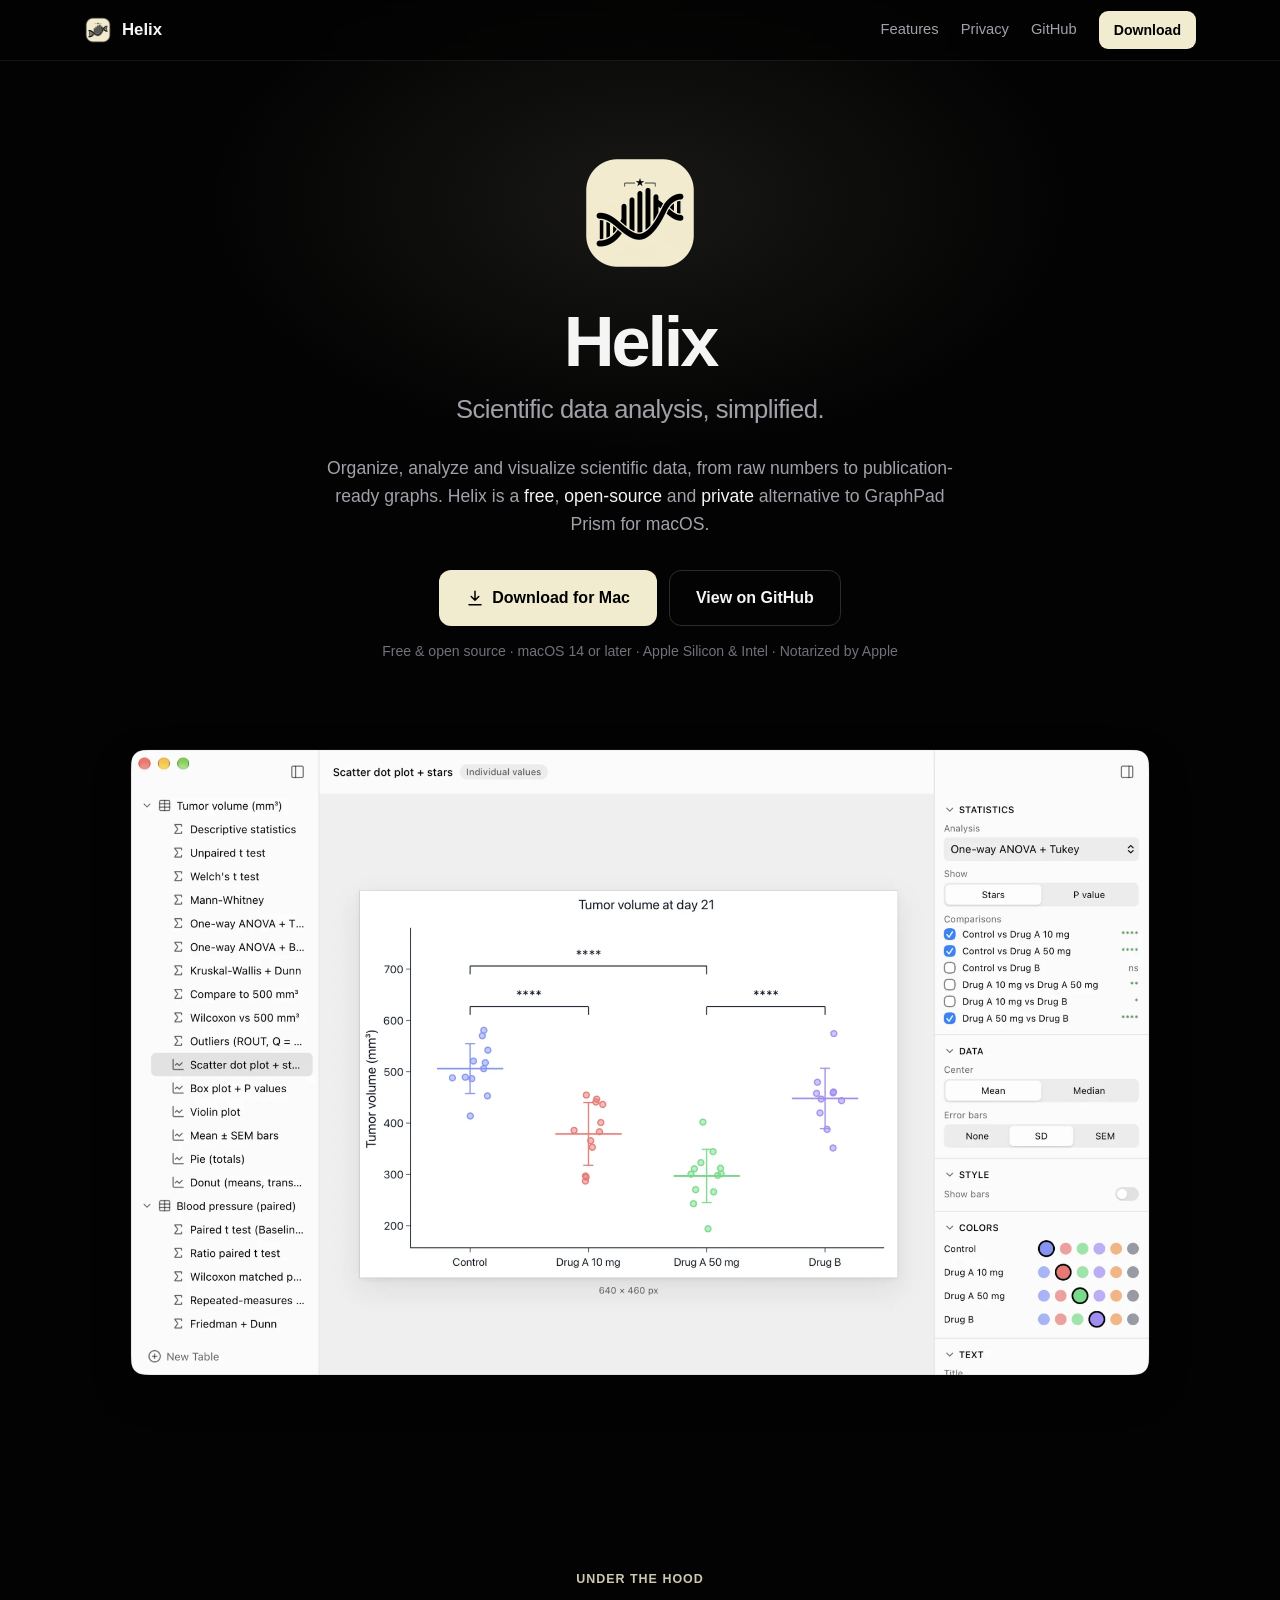
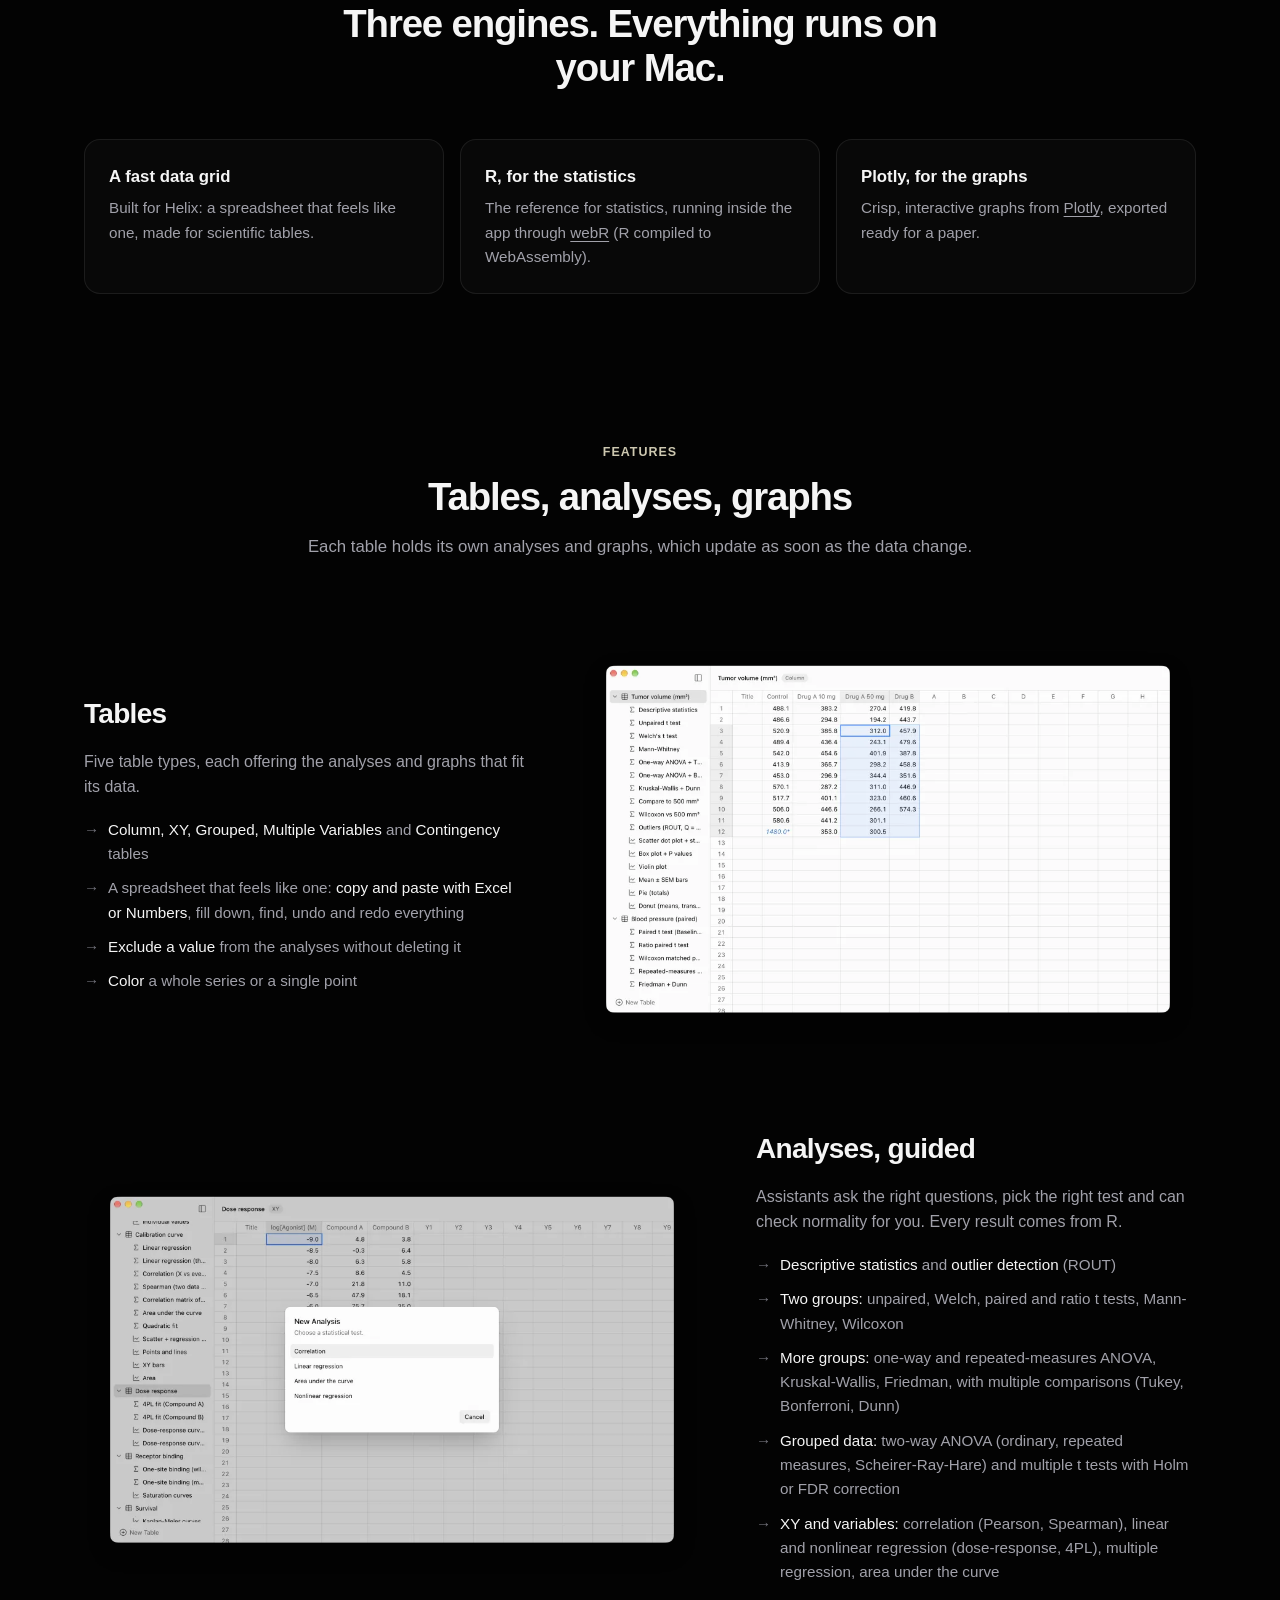
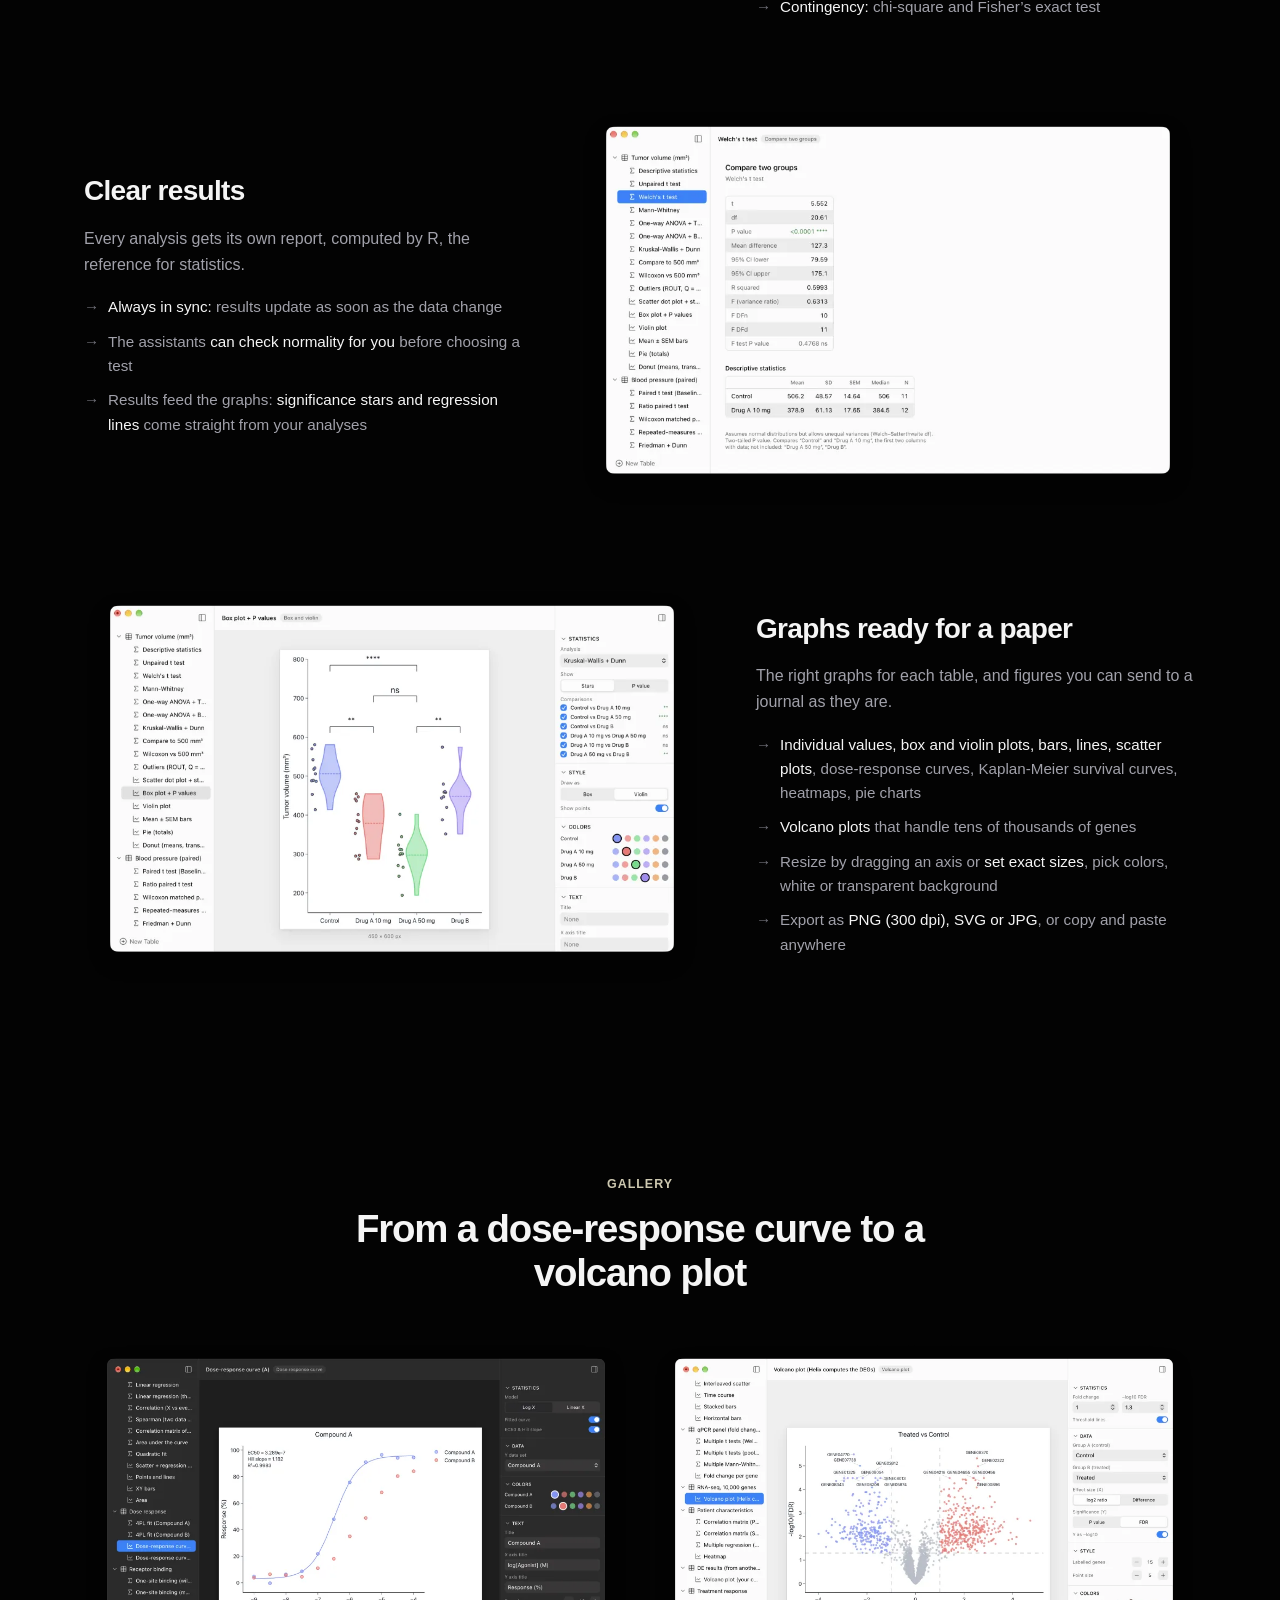
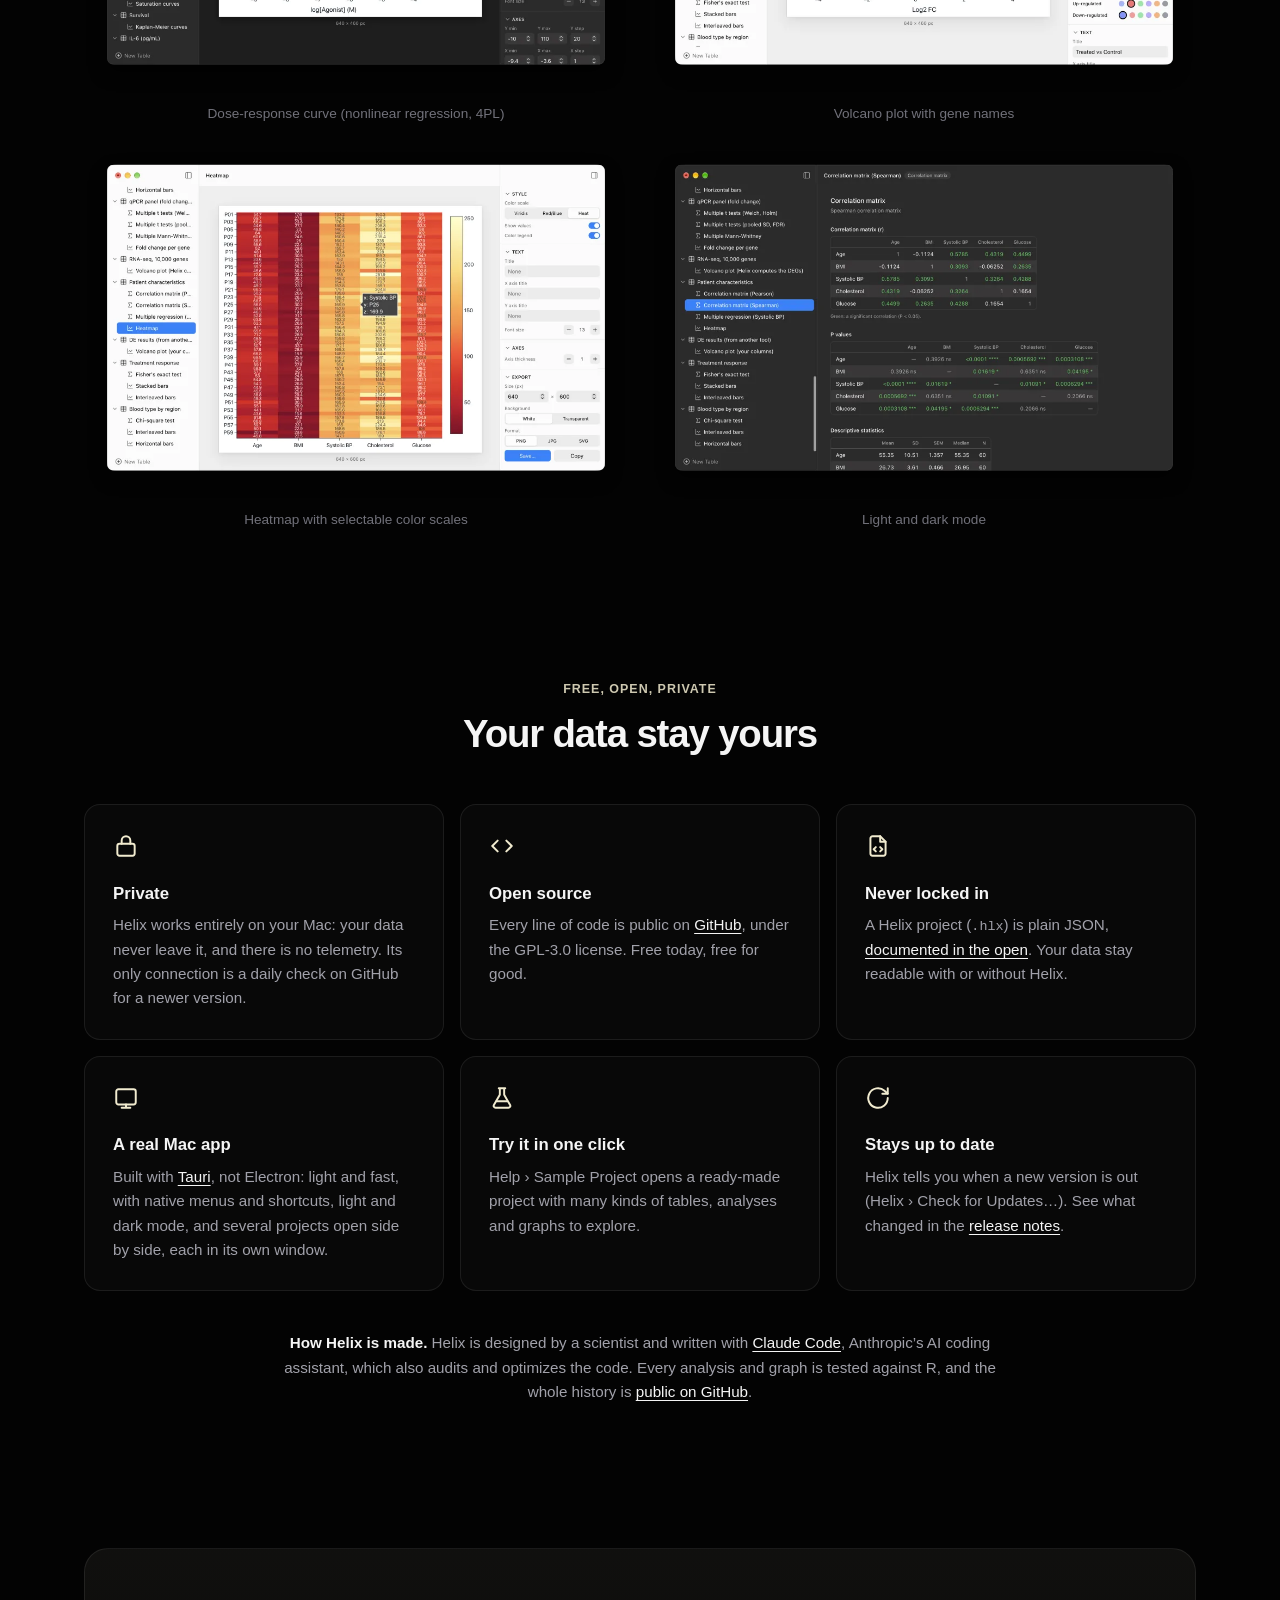
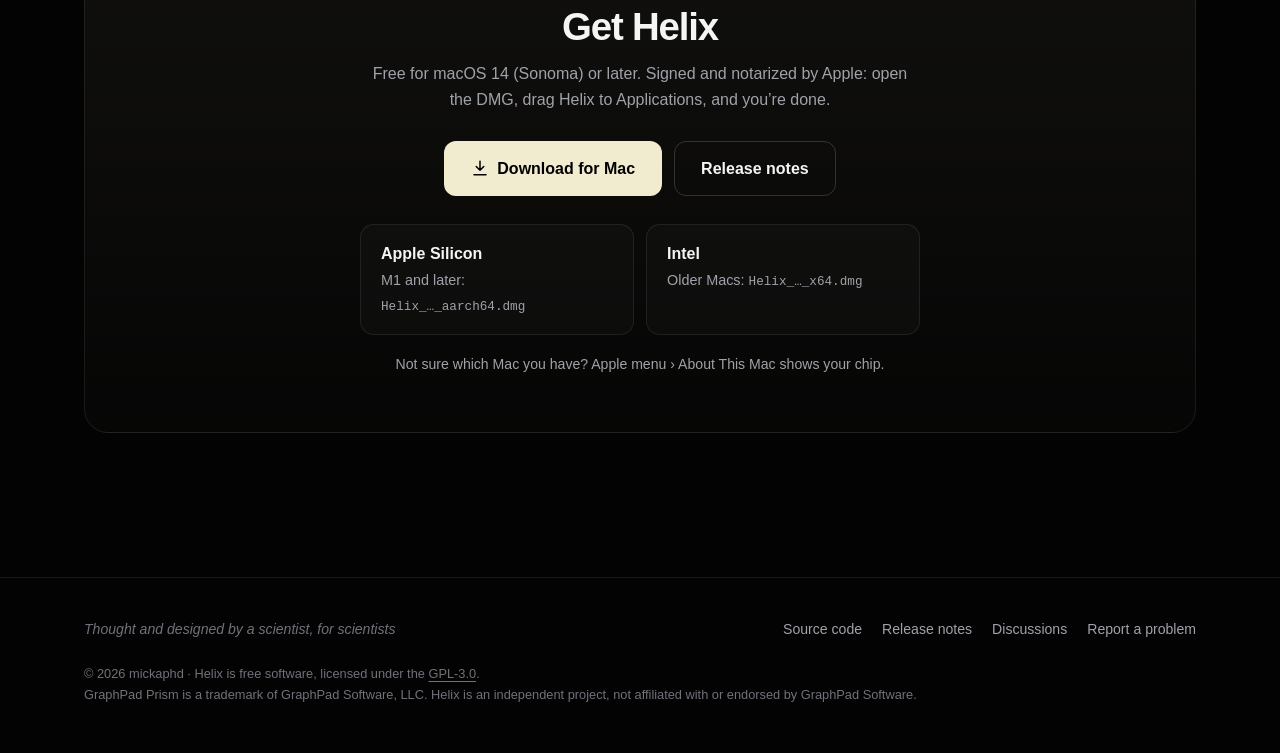
==== index.html @ 8a7e3c1b "Mention multi-window projects from Helix 1.0.2 Co-Authored-By: Claude Opus 5.5 <noreply@anthropic.co" ====
<!DOCTYPE html>
<html lang="en">
<head>
    <meta charset="UTF-8">
    <meta name="viewport" content="width=device-width, initial-scale=1.0">
    <meta name="google-site-verification" content="44bbcg_zg1LNMdfkNHbp2J-FtkyaoW60NK-km2U-Y8E" />

    <title>Helix: Free GraphPad Prism Alternative for Mac | Scientific Data Analysis</title>
    <meta name="description" content="Helix is a free, open-source and private alternative to GraphPad Prism for macOS. Organize, analyze and visualize scientific data, from raw numbers to publication-ready graphs, with statistics computed by R.">
    <meta name="robots" content="max-image-preview:large">
    <meta name="theme-color" content="#030303">
    <link rel="canonical" href="https://www.helix-desktop.com/">

    <meta property="og:type" content="website">
    <meta property="og:site_name" content="Helix">
    <meta property="og:url" content="https://www.helix-desktop.com/">
    <meta property="og:title" content="Helix: scientific data analysis, simplified">
    <meta property="og:description" content="A free, open-source and private alternative to GraphPad Prism for macOS. Tables, R-powered statistics and publication-ready graphs.">
    <meta property="og:image" content="https://www.helix-desktop.com/resources/og-image.png">
    <meta property="og:image:width" content="1200">
    <meta property="og:image:height" content="630">
    <meta property="og:image:alt" content="The Helix app showing a table, its analyses and a graph">
    <meta property="og:locale" content="en_US">
    <meta name="twitter:card" content="summary_large_image">

    <script type="application/ld+json">
    {
      "@context": "https://schema.org",
      "@graph": [
        {
          "@type": "WebSite",
          "@id": "https://www.helix-desktop.com/#website",
          "name": "Helix",
          "url": "https://www.helix-desktop.com/",
          "inLanguage": "en"
        },
        {
          "@type": "SoftwareApplication",
          "@id": "https://www.helix-desktop.com/#app",
          "name": "Helix",
          "description": "Free, open-source and private alternative to GraphPad Prism for macOS. Organize, analyze and visualize scientific data, from raw numbers to publication-ready graphs, with statistics computed by R.",
          "url": "https://www.helix-desktop.com/",
          "image": "https://www.helix-desktop.com/resources/og-image.png",
          "screenshot": "https://www.helix-desktop.com/resources/screenshots/01-overview.webp",
          "applicationCategory": "EducationalApplication",
          "applicationSubCategory": "Scientific data analysis and statistics",
          "operatingSystem": "macOS 14 or later",
          "isAccessibleForFree": true,
          "license": "https://www.gnu.org/licenses/gpl-3.0.html",
          "downloadUrl": "https://github.com/mickaphd/Helix/releases/latest",
          "sameAs": ["https://github.com/mickaphd/Helix"],
          "offers": { "@type": "Offer", "price": "0", "priceCurrency": "USD" },
          "author": { "@type": "Person", "name": "mickaphd", "url": "https://github.com/mickaphd" }
        }
      ]
    }
    </script>

    <link rel="icon" type="image/png" href="resources/favicon.png">
    <link rel="apple-touch-icon" href="resources/apple-touch-icon.png">
    <link rel="stylesheet" href="assets/site.css">
    <script src="assets/site.js" defer></script>
    <script defer src="/_vercel/insights/script.js"></script>
</head>
<body>
    <a class="skip-link" href="#main">Skip to content</a>

    <header class="topbar">
        <div class="container">
            <a class="brand" href="/"><img src="resources/app-icon-64.webp" alt="" width="28" height="28">Helix</a>
            <nav class="nav" aria-label="Main">
                <a class="hide-sm" href="#features">Features</a>
                <a class="hide-sm" href="#privacy">Privacy</a>
                <a href="https://github.com/mickaphd/Helix">GitHub</a>
                <a class="btn btn-small" href="https://github.com/mickaphd/Helix/releases/latest">Download</a>
            </nav>
        </div>
    </header>

    <main id="main">
        <div class="container">

            <section class="hero" aria-labelledby="hero-title">
                <img class="hero-icon" src="resources/app-icon-256.webp" alt="Helix app icon" width="128" height="128">
                <h1 id="hero-title">Helix</h1>
                <p class="tagline">Scientific data analysis, simplified.</p>
                <p class="intro">
                    Organize, analyze and visualize scientific data, from raw numbers to publication-ready graphs.
                    Helix is a <strong>free</strong>, <strong>open-source</strong> and <strong>private</strong> alternative to GraphPad Prism for macOS.
                </p>
                <div class="cta-row">
                    <a class="btn" href="https://github.com/mickaphd/Helix/releases/latest">
                        <svg viewBox="0 0 24 24" fill="none" stroke="currentColor" stroke-width="2" stroke-linecap="round" stroke-linejoin="round" aria-hidden="true"><path d="M12 3v12m0 0l-5-5m5 5l5-5M4 21h16"/></svg>
                        Download for Mac
                    </a>
                    <a class="btn btn-ghost" href="https://github.com/mickaphd/Helix">View on GitHub</a>
                </div>
                <p class="fineprint">
                    <span data-latest-version hidden></span>
                    Free &amp; open source · macOS 14 or later · Apple Silicon &amp; Intel · Notarized by Apple
                </p>

                <div class="hero-shot">
                    <button class="shot" type="button" aria-label="Enlarge screenshot: overview of Helix">
                        <img src="resources/screenshots/01-overview.webp" srcset="resources/screenshots/01-overview-1000.webp 1000w, resources/screenshots/01-overview.webp 2000w" sizes="(max-width: 1160px) 100vw, 1112px" alt="Helix window with the project sidebar, a scatter dot plot with significance stars, and the Format inspector" width="2000" height="1293" fetchpriority="high">
                    </button>
                </div>
            </section>

            <section id="engines" aria-labelledby="engines-title">
                <div class="section-head">
                    <span class="eyebrow">Under the hood</span>
                    <h2 id="engines-title">Three engines. Everything runs on your Mac.</h2>
                </div>
                <div class="engines">
                    <div class="engine">
                        <h3>A fast data grid</h3>
                        <p>Built for Helix: a spreadsheet that feels like one, made for scientific tables.</p>
                    </div>
                    <div class="engine">
                        <h3>R, for the statistics</h3>
                        <p>The reference for statistics, running inside the app through <a href="https://github.com/r-wasm/webr">webR</a> (R compiled to WebAssembly).</p>
                    </div>
                    <div class="engine">
                        <h3>Plotly, for the graphs</h3>
                        <p>Crisp, interactive graphs from <a href="https://plotly.com/javascript/">Plotly</a>, exported ready for a paper.</p>
                    </div>
                </div>
            </section>

            <section id="features" aria-labelledby="features-title">
                <div class="section-head">
                    <span class="eyebrow">Features</span>
                    <h2 id="features-title">Tables, analyses, graphs</h2>
                    <p>Each table holds its own analyses and graphs, which update as soon as the data change.</p>
                </div>

                <div class="feature">
                    <div class="feature-text">
                        <h3>Tables</h3>
                        <p class="lead">Five table types, each offering the analyses and graphs that fit its data.</p>
                        <ul class="ticks">
                            <li><strong>Column, XY, Grouped, Multiple Variables</strong> and <strong>Contingency</strong> tables</li>
                            <li>A spreadsheet that feels like one: <strong>copy and paste with Excel or Numbers</strong>, fill down, find, undo and redo everything</li>
                            <li><strong>Exclude a value</strong> from the analyses without deleting it</li>
                            <li><strong>Color</strong> a whole series or a single point</li>
                        </ul>
                    </div>
                    <button class="shot" type="button" aria-label="Enlarge screenshot: a Column table">
                        <img src="resources/screenshots/02-table.webp" srcset="resources/screenshots/02-table-1000.webp 1000w, resources/screenshots/02-table.webp 2000w" sizes="(max-width: 900px) 100vw, 640px" alt="A data table in Helix, with the project sidebar listing its analyses and graphs" width="2000" height="1293" loading="lazy">
                    </button>
                </div>

                <div class="feature reverse">
                    <div class="feature-text">
                        <h3>Analyses, guided</h3>
                        <p class="lead">Assistants ask the right questions, pick the right test and can check normality for you. Every result comes from R.</p>
                        <ul class="ticks">
                            <li><strong>Descriptive statistics</strong> and <strong>outlier detection</strong> (ROUT)</li>
                            <li><strong>Two groups:</strong> unpaired, Welch, paired and ratio t tests, Mann-Whitney, Wilcoxon</li>
                            <li><strong>More groups:</strong> one-way and repeated-measures ANOVA, Kruskal-Wallis, Friedman, with multiple comparisons (Tukey, Bonferroni, Dunn)</li>
                            <li><strong>Grouped data:</strong> two-way ANOVA (ordinary, repeated measures, Scheirer-Ray-Hare) and multiple t tests with Holm or FDR correction</li>
                            <li><strong>XY and variables:</strong> correlation (Pearson, Spearman), linear and nonlinear regression (dose-response, 4PL), multiple regression, area under the curve</li>
                            <li><strong>Contingency:</strong> chi-square and Fisher’s exact test</li>
                        </ul>
                    </div>
                    <button class="shot" type="button" aria-label="Enlarge screenshot: the analysis assistant">
                        <img src="resources/screenshots/03-wizard.webp" srcset="resources/screenshots/03-wizard-1000.webp 1000w, resources/screenshots/03-wizard.webp 2000w" sizes="(max-width: 900px) 100vw, 640px" alt="The New Analysis assistant in Helix proposing the tests that fit an XY dose-response table" width="2000" height="1293" loading="lazy">
                    </button>
                </div>

                <div class="feature">
                    <div class="feature-text">
                        <h3>Clear results</h3>
                        <p class="lead">Every analysis gets its own report, computed by R, the reference for statistics.</p>
                        <ul class="ticks">
                            <li><strong>Always in sync:</strong> results update as soon as the data change</li>
                            <li>The assistants <strong>can check normality for you</strong> before choosing a test</li>
                            <li>Results feed the graphs: <strong>significance stars and regression lines</strong> come straight from your analyses</li>
                        </ul>
                    </div>
                    <button class="shot" type="button" aria-label="Enlarge screenshot: an analysis report">
                        <img src="resources/screenshots/04-results.webp" srcset="resources/screenshots/04-results-1000.webp 1000w, resources/screenshots/04-results.webp 2000w" sizes="(max-width: 900px) 100vw, 640px" alt="Welch’s t test report in Helix: t, degrees of freedom, P value, 95% confidence interval and descriptive statistics" width="2000" height="1293" loading="lazy">
                    </button>
                </div>

                <div class="feature reverse">
                    <div class="feature-text">
                        <h3>Graphs ready for a paper</h3>
                        <p class="lead">The right graphs for each table, and figures you can send to a journal as they are.</p>
                        <ul class="ticks">
                            <li><strong>Individual values, box and violin plots, bars, lines, scatter plots</strong>, dose-response curves, Kaplan-Meier survival curves, heatmaps, pie charts</li>
                            <li><strong>Volcano plots</strong> that handle tens of thousands of genes</li>
                            <li>Resize by dragging an axis or <strong>set exact sizes</strong>, pick colors, white or transparent background</li>
                            <li>Export as <strong>PNG (300 dpi), SVG or JPG</strong>, or copy and paste anywhere</li>
                        </ul>
                    </div>
                    <button class="shot" type="button" aria-label="Enlarge screenshot: box and violin plots">
                        <img src="resources/screenshots/05-box-violin.webp" srcset="resources/screenshots/05-box-violin-1000.webp 1000w, resources/screenshots/05-box-violin.webp 2000w" sizes="(max-width: 900px) 100vw, 640px" alt="Box and violin plots with significance stars in Helix" width="2000" height="1293" loading="lazy">
                    </button>
                </div>
            </section>

            <section id="gallery" aria-labelledby="gallery-title">
                <div class="section-head">
                    <span class="eyebrow">Gallery</span>
                    <h2 id="gallery-title">From a dose-response curve to a volcano plot</h2>
                </div>
                <div class="gallery">
                    <figure>
                        <button class="shot" type="button" aria-label="Enlarge screenshot: dose-response curve">
                            <img src="resources/screenshots/06-dose-response.webp" srcset="resources/screenshots/06-dose-response-1000.webp 1000w, resources/screenshots/06-dose-response.webp 2000w" sizes="(max-width: 640px) 100vw, 556px" alt="Dose-response curve fitted by nonlinear regression (4PL) in Helix" width="2000" height="1293" loading="lazy">
                        </button>
                        <figcaption>Dose-response curve (nonlinear regression, 4PL)</figcaption>
                    </figure>
                    <figure>
                        <button class="shot" type="button" aria-label="Enlarge screenshot: volcano plot">
                            <img src="resources/screenshots/07-volcano.webp" srcset="resources/screenshots/07-volcano-1000.webp 1000w, resources/screenshots/07-volcano.webp 2000w" sizes="(max-width: 640px) 100vw, 556px" alt="Volcano plot with gene names labeled in Helix" width="2000" height="1293" loading="lazy">
                        </button>
                        <figcaption>Volcano plot with gene names</figcaption>
                    </figure>
                    <figure>
                        <button class="shot" type="button" aria-label="Enlarge screenshot: heatmap">
                            <img src="resources/screenshots/08-heatmap.webp" srcset="resources/screenshots/08-heatmap-1000.webp 1000w, resources/screenshots/08-heatmap.webp 2000w" sizes="(max-width: 640px) 100vw, 556px" alt="Heatmap of patient characteristics with the Heat color scale and export options in Helix" width="2000" height="1293" loading="lazy">
                        </button>
                        <figcaption>Heatmap with selectable color scales</figcaption>
                    </figure>
                    <figure>
                        <button class="shot" type="button" aria-label="Enlarge screenshot: dark mode">
                            <img src="resources/screenshots/09-dark.webp" srcset="resources/screenshots/09-dark-1000.webp 1000w, resources/screenshots/09-dark.webp 2000w" sizes="(max-width: 640px) 100vw, 556px" alt="Helix in dark mode" width="2000" height="1293" loading="lazy">
                        </button>
                        <figcaption>Light and dark mode</figcaption>
                    </figure>
                </div>
            </section>

            <section id="privacy" aria-labelledby="privacy-title">
                <div class="section-head">
                    <span class="eyebrow">Free, open, private</span>
                    <h2 id="privacy-title">Your data stay yours</h2>
                </div>
                <div class="cards">
                    <div class="card">
                        <svg class="icon" viewBox="0 0 24 24" fill="none" stroke="currentColor" stroke-width="1.8" stroke-linecap="round" stroke-linejoin="round" aria-hidden="true"><rect x="4" y="10" width="16" height="11" rx="2"/><path d="M8 10V7a4 4 0 0 1 8 0v3"/></svg>
                        <h3>Private</h3>
                        <p>Helix works entirely on your Mac: your data never leave it, and there is no telemetry. Its only connection is a daily check on GitHub for a newer version.</p>
                    </div>
                    <div class="card">
                        <svg class="icon" viewBox="0 0 24 24" fill="none" stroke="currentColor" stroke-width="1.8" stroke-linecap="round" stroke-linejoin="round" aria-hidden="true"><path d="M8 7l-5 5 5 5M16 7l5 5-5 5"/></svg>
                        <h3>Open source</h3>
                        <p>Every line of code is public on <a href="https://github.com/mickaphd/Helix">GitHub</a>, under the GPL-3.0 license. Free today, free for good.</p>
                    </div>
                    <div class="card">
                        <svg class="icon" viewBox="0 0 24 24" fill="none" stroke="currentColor" stroke-width="1.8" stroke-linecap="round" stroke-linejoin="round" aria-hidden="true"><path d="M14 3H7a2 2 0 0 0-2 2v14a2 2 0 0 0 2 2h10a2 2 0 0 0 2-2V8z"/><path d="M14 3v5h5M10 13l-2 2 2 2M14 13l2 2-2 2"/></svg>
                        <h3>Never locked in</h3>
                        <p>A Helix project (<code>.hlx</code>) is plain JSON, <a href="https://github.com/mickaphd/Helix/blob/main/FILE-FORMAT.md">documented in the open</a>. Your data stay readable with or without Helix.</p>
                    </div>
                    <div class="card">
                        <svg class="icon" viewBox="0 0 24 24" fill="none" stroke="currentColor" stroke-width="1.8" stroke-linecap="round" stroke-linejoin="round" aria-hidden="true"><rect x="3" y="4" width="18" height="14" rx="2"/><path d="M8 21h8M12 18v3"/></svg>
                        <h3>A real Mac app</h3>
                        <p>Built with <a href="https://tauri.app">Tauri</a>, not Electron: light and fast, with native menus and shortcuts, light and dark mode, and several projects open side by side, each in its own window.</p>
                    </div>
                    <div class="card">
                        <svg class="icon" viewBox="0 0 24 24" fill="none" stroke="currentColor" stroke-width="1.8" stroke-linecap="round" stroke-linejoin="round" aria-hidden="true"><path d="M9 3h6M10 3v6L4.5 18.5A1.7 1.7 0 0 0 6 21h12a1.7 1.7 0 0 0 1.5-2.5L14 9V3"/><path d="M7 15h10"/></svg>
                        <h3>Try it in one click</h3>
                        <p>Help › Sample Project opens a ready-made project with many kinds of tables, analyses and graphs to explore.</p>
                    </div>
                    <div class="card">
                        <svg class="icon" viewBox="0 0 24 24" fill="none" stroke="currentColor" stroke-width="1.8" stroke-linecap="round" stroke-linejoin="round" aria-hidden="true"><path d="M21 12a9 9 0 1 1-3-6.7L21 8"/><path d="M21 3v5h-5"/></svg>
                        <h3>Stays up to date</h3>
                        <p>Helix tells you when a new version is out (Helix › Check for Updates…). See what changed in the <a href="https://github.com/mickaphd/Helix/releases">release notes</a>.</p>
                    </div>
                </div>
                <p class="made-with">
                    <strong>How Helix is made.</strong> Helix is designed by a scientist and written with
                    <a href="https://www.anthropic.com/claude-code">Claude Code</a>, Anthropic’s AI coding assistant,
                    which also audits and optimizes the code. Every analysis and graph is tested against R,
                    and the whole history is <a href="https://github.com/mickaphd/Helix/commits/main">public on GitHub</a>.
                </p>
            </section>

            <section id="download" aria-labelledby="download-title">
                <div class="download-band">
                    <h2 id="download-title">Get Helix</h2>
                    <p>Free for macOS 14 (Sonoma) or later. Signed and notarized by Apple: open the DMG, drag Helix to Applications, and you’re done.</p>
                    <div class="cta-row">
                        <a class="btn" href="https://github.com/mickaphd/Helix/releases/latest">
                            <svg viewBox="0 0 24 24" fill="none" stroke="currentColor" stroke-width="2" stroke-linecap="round" stroke-linejoin="round" aria-hidden="true"><path d="M12 3v12m0 0l-5-5m5 5l5-5M4 21h16"/></svg>
                            Download for Mac
                        </a>
                        <a class="btn btn-ghost" href="https://github.com/mickaphd/Helix/releases">Release notes</a>
                    </div>
                    <div class="chips">
                        <div class="chip"><b>Apple Silicon</b><span>M1 and later: <code>Helix_…_aarch64.dmg</code></span></div>
                        <div class="chip"><b>Intel</b><span>Older Macs: <code>Helix_…_x64.dmg</code></span></div>
                    </div>
                    <p class="fineprint">
                        <span data-latest-version hidden></span>
                        Not sure which Mac you have? Apple menu › About This Mac shows your chip.
                    </p>
                </div>
            </section>

        </div>
    </main>

    <footer>
        <div class="container">
            <div class="footer-grid">
                <span class="signature">
                    <span class="main">Thought and designed by a scientist, for scientists</span>
                    <span class="alt" aria-hidden="true">Made with ❤️ by micka from Paris</span>
                </span>
                <nav class="footer-links" aria-label="Footer">
                    <a href="https://github.com/mickaphd/Helix">Source code</a>
                    <a href="https://github.com/mickaphd/Helix/releases">Release notes</a>
                    <a href="https://github.com/mickaphd/Helix/discussions">Discussions</a>
                    <a href="https://github.com/mickaphd/Helix/issues">Report a problem</a>
                </nav>
            </div>
            <p class="legal">
                © 2026 mickaphd · Helix is free software, licensed under the <a href="https://github.com/mickaphd/Helix/blob/main/LICENSE">GPL-3.0</a>.<br>
                GraphPad Prism is a trademark of GraphPad Software, LLC. Helix is an independent project, not affiliated with or endorsed by GraphPad Software.
            </p>
        </div>
    </footer>

    <dialog class="lightbox" aria-label="Enlarged screenshot">
        <button type="button" aria-label="Close">&times;</button>
        <img alt="">
    </dialog>
</body>
</html>
---- assets/site.css ----
:root {
    --bg: #030303;
    --text: #f5f5f5;
    --text-muted: #a1a1aa;
    --text-faint: #71717a;
    --cream: #f1ebcf;
    --border: rgba(255, 255, 255, 0.08);
    --border-strong: rgba(255, 255, 255, 0.16);
    --card: rgba(255, 255, 255, 0.025);
    --font: -apple-system, BlinkMacSystemFont, "Inter", "Segoe UI", Roboto, sans-serif;
    --mono: ui-monospace, "SF Mono", Menlo, monospace;
    --ease: 0.3s cubic-bezier(0.4, 0, 0.2, 1);
    --radius: 16px;
    color-scheme: dark;
}

*, *::before, *::after { box-sizing: border-box; margin: 0; padding: 0; }

html { scroll-behavior: smooth; scroll-padding-top: 80px; }

body {
    background: var(--bg);
    color: var(--text);
    font-family: var(--font);
    line-height: 1.6;
    -webkit-font-smoothing: antialiased;
    overflow-x: hidden;
}

img { max-width: 100%; height: auto; display: block; }

a { color: inherit; text-underline-offset: 3px; }

.container { max-width: 1160px; margin: 0 auto; padding: 0 24px; }

.skip-link {
    position: absolute; left: -9999px; top: 8px; z-index: 200;
    background: var(--cream); color: #000; padding: 8px 14px; border-radius: 8px;
}
.skip-link:focus { left: 16px; }

:focus-visible { outline: 2px solid var(--cream); outline-offset: 3px; border-radius: 6px; }

/* Top bar */

.topbar {
    position: sticky; top: 0; z-index: 100;
    background: rgba(3, 3, 3, 0.72);
    -webkit-backdrop-filter: saturate(160%) blur(14px);
    backdrop-filter: saturate(160%) blur(14px);
    border-bottom: 1px solid var(--border);
}
.topbar .container { display: flex; align-items: center; gap: 24px; height: 60px; }

.brand { display: flex; align-items: center; gap: 10px; text-decoration: none; font-weight: 600; font-size: 1.05rem; }
.brand img { border-radius: 7px; }

.nav { display: flex; align-items: center; gap: 22px; margin-left: auto; font-size: 0.92rem; }
.nav a:not(.btn) { color: var(--text-muted); text-decoration: none; transition: color var(--ease); }
.nav a:not(.btn):hover, .nav a[aria-current="page"] { color: var(--text); }

/* Buttons */

.btn {
    display: inline-flex; align-items: center; justify-content: center; gap: 8px;
    background: var(--cream); color: #000;
    padding: 14px 26px; border: 1px solid transparent; border-radius: 12px;
    font-weight: 600; font-size: 1rem; text-decoration: none;
    transition: transform var(--ease), box-shadow var(--ease), background var(--ease);
}
.btn:hover { transform: translateY(-2px); box-shadow: 0 10px 28px rgba(241, 235, 207, 0.18); }
.btn svg { width: 18px; height: 18px; flex-shrink: 0; }
.btn-small { padding: 7px 14px; font-size: 0.88rem; border-radius: 9px; }
.btn-ghost { background: transparent; color: var(--text); border-color: var(--border-strong); }
.btn-ghost:hover { background: rgba(255, 255, 255, 0.05); box-shadow: none; }

.cta-row { display: flex; flex-wrap: wrap; gap: 12px; }

.fineprint { color: var(--text-faint); font-size: 0.88rem; margin-top: 14px; }
.fineprint a { color: var(--text-muted); }
.fineprint a:hover { color: var(--text); }
.fineprint [data-latest-version]::after { content: " · "; }

/* Home */

.hero { position: relative; padding: 88px 0 56px; text-align: center; }
.hero::before {
    content: ""; position: absolute; z-index: -1; pointer-events: none;
    top: -120px; left: 50%; transform: translateX(-50%);
    width: min(900px, 100%); height: 520px;
    background: radial-gradient(ellipse at center, rgba(241, 235, 207, 0.09), transparent 68%);
}
.hero-icon { width: 128px; height: 128px; border-radius: 28px; margin: 0 auto 28px; }
.hero h1 { font-size: clamp(2.6rem, 7vw, 4.4rem); font-weight: 700; letter-spacing: -0.045em; line-height: 1.05; }
.tagline { font-size: clamp(1.25rem, 3vw, 1.6rem); color: var(--text-muted); letter-spacing: -0.02em; margin-top: 10px; }
.intro { max-width: 640px; margin: 24px auto 32px; color: var(--text-muted); font-size: 1.1rem; }
.intro strong { color: var(--text); font-weight: 500; }
.hero .cta-row { justify-content: center; }
.hero-shot { margin-top: 56px; }

.shot {
    display: block; width: 100%; padding: 0; border: 0; background: none;
    border-radius: 14px; overflow: hidden; cursor: zoom-in;
    transition: transform var(--ease);
}
.shot:hover { transform: translateY(-3px); }

section { padding: 72px 0; }
.section-head { text-align: center; max-width: 680px; margin: 0 auto 48px; }
.section-head p { color: var(--text-muted); margin-top: 14px; font-size: 1.05rem; }
.eyebrow {
    display: inline-block; margin-bottom: 12px;
    font-size: 0.78rem; font-weight: 600; letter-spacing: 0.08em; text-transform: uppercase;
    color: var(--cream); opacity: 0.85;
}
h2 { font-size: clamp(1.7rem, 4vw, 2.4rem); font-weight: 650; letter-spacing: -0.03em; line-height: 1.15; }

.engines, .cards { display: grid; grid-template-columns: repeat(3, 1fr); gap: 16px; }
.engine, .card { background: var(--card); border: 1px solid var(--border); border-radius: var(--radius); padding: 24px; }
.card { padding: 28px; }
.engine h3, .card h3 { font-size: 1.05rem; font-weight: 600; margin-bottom: 6px; }
.engine p, .card p { color: var(--text-muted); font-size: 0.95rem; }
.card a { color: var(--text); }
.card .icon { width: 26px; height: 26px; color: var(--cream); margin-bottom: 14px; }
.card code { font-family: var(--mono); font-size: 0.88em; }
.made-with { max-width: 720px; margin: 40px auto 0; text-align: center; color: var(--text-muted); font-size: 0.95rem; }
.made-with strong, .made-with a { color: var(--text); }

.feature { display: grid; grid-template-columns: 5fr 7fr; gap: 56px; align-items: center; padding: 40px 0; }
.feature.reverse { grid-template-columns: 7fr 5fr; }
.feature.reverse .feature-text { order: 2; }
.feature h3 { font-size: clamp(1.4rem, 3vw, 1.75rem); font-weight: 650; letter-spacing: -0.025em; margin-bottom: 12px; }
.lead { color: var(--text-muted); margin-bottom: 18px; }

.ticks { list-style: none; }
.ticks li { position: relative; padding-left: 24px; margin-bottom: 10px; color: var(--text-muted); font-size: 0.95rem; }
.ticks li::before { content: "→"; position: absolute; left: 0; color: var(--text-faint); }
.ticks strong { color: var(--text); font-weight: 500; }

.gallery { display: grid; grid-template-columns: repeat(2, 1fr); gap: 24px; }
.gallery figcaption { color: var(--text-faint); font-size: 0.85rem; margin-top: 8px; text-align: center; }

.download-band {
    text-align: center; padding: 56px 24px;
    background: linear-gradient(180deg, rgba(241, 235, 207, 0.06), rgba(241, 235, 207, 0.015));
    border: 1px solid var(--border); border-radius: 24px;
}
.download-band h2 { margin-bottom: 12px; }
.download-band p { color: var(--text-muted); max-width: 560px; margin: 0 auto 28px; }
.download-band .cta-row { justify-content: center; }
.download-band .chips { max-width: 560px; margin: 28px auto 0; text-align: left; }
.download-band .fineprint { margin: 18px auto 0; }

.chips { display: grid; grid-template-columns: 1fr 1fr; gap: 12px; }
.chip { border: 1px solid var(--border); background: var(--card); border-radius: 14px; padding: 16px 20px; }
.chip b { display: block; }
.chip span { color: var(--text-muted); font-size: 0.9rem; }
.chip code { font-family: var(--mono); font-size: 0.88em; white-space: nowrap; }

/* Footer */

footer { border-top: 1px solid var(--border); margin-top: 72px; padding: 40px 0 48px; color: var(--text-faint); font-size: 0.88rem; }
.footer-grid { display: flex; flex-wrap: wrap; justify-content: space-between; gap: 24px; }
.footer-links { display: flex; flex-wrap: wrap; gap: 20px; }
.footer-links a { color: var(--text-muted); text-decoration: none; }
.footer-links a:hover { color: var(--text); }
.legal { margin-top: 24px; font-size: 0.8rem; }

.signature { display: inline-grid; }
.signature span { grid-area: 1 / 1; font-style: italic; transition: opacity var(--ease); }
.signature .alt, .signature:hover .main, .signature.active .main { opacity: 0; }
.signature:hover .alt, .signature.active .alt { opacity: 1; }

/* Lightbox */

.lightbox {
    max-width: none; max-height: none; width: 100%; height: 100%;
    padding: 16px; border: 0; background: transparent;
    align-items: center; justify-content: center; cursor: zoom-out;
}
.lightbox[open] { display: flex; }
.lightbox::backdrop { background: rgba(0, 0, 0, 0.9); -webkit-backdrop-filter: blur(8px); backdrop-filter: blur(8px); }
.lightbox img { max-width: 94vw; max-height: 90vh; width: auto; }
.lightbox button {
    position: absolute; top: 16px; right: 20px;
    background: none; border: 0; color: #fff; font-size: 38px; line-height: 1; cursor: pointer;
}

@media (max-width: 900px) {
    .feature, .feature.reverse { grid-template-columns: 1fr; gap: 28px; padding: 28px 0; }
    .feature.reverse .feature-text { order: 0; }
    .engines, .cards { grid-template-columns: 1fr; }
}

@media (max-width: 640px) {
    .container { padding: 0 16px; }
    .nav { gap: 16px; }
    .hide-sm { display: none; }
    .hero { padding: 56px 0 40px; }
    .hero-icon { width: 96px; height: 96px; border-radius: 22px; }
    .hero-shot { margin-top: 40px; }
    .hero .btn, .download-band .btn { width: 100%; }
    section { padding: 48px 0; }
    .gallery, .chips { grid-template-columns: 1fr; }
    .download-band { padding: 40px 20px; }
}

@media (prefers-reduced-motion: reduce) {
    *, *::before, *::after { transition: none !important; scroll-behavior: auto !important; }
}
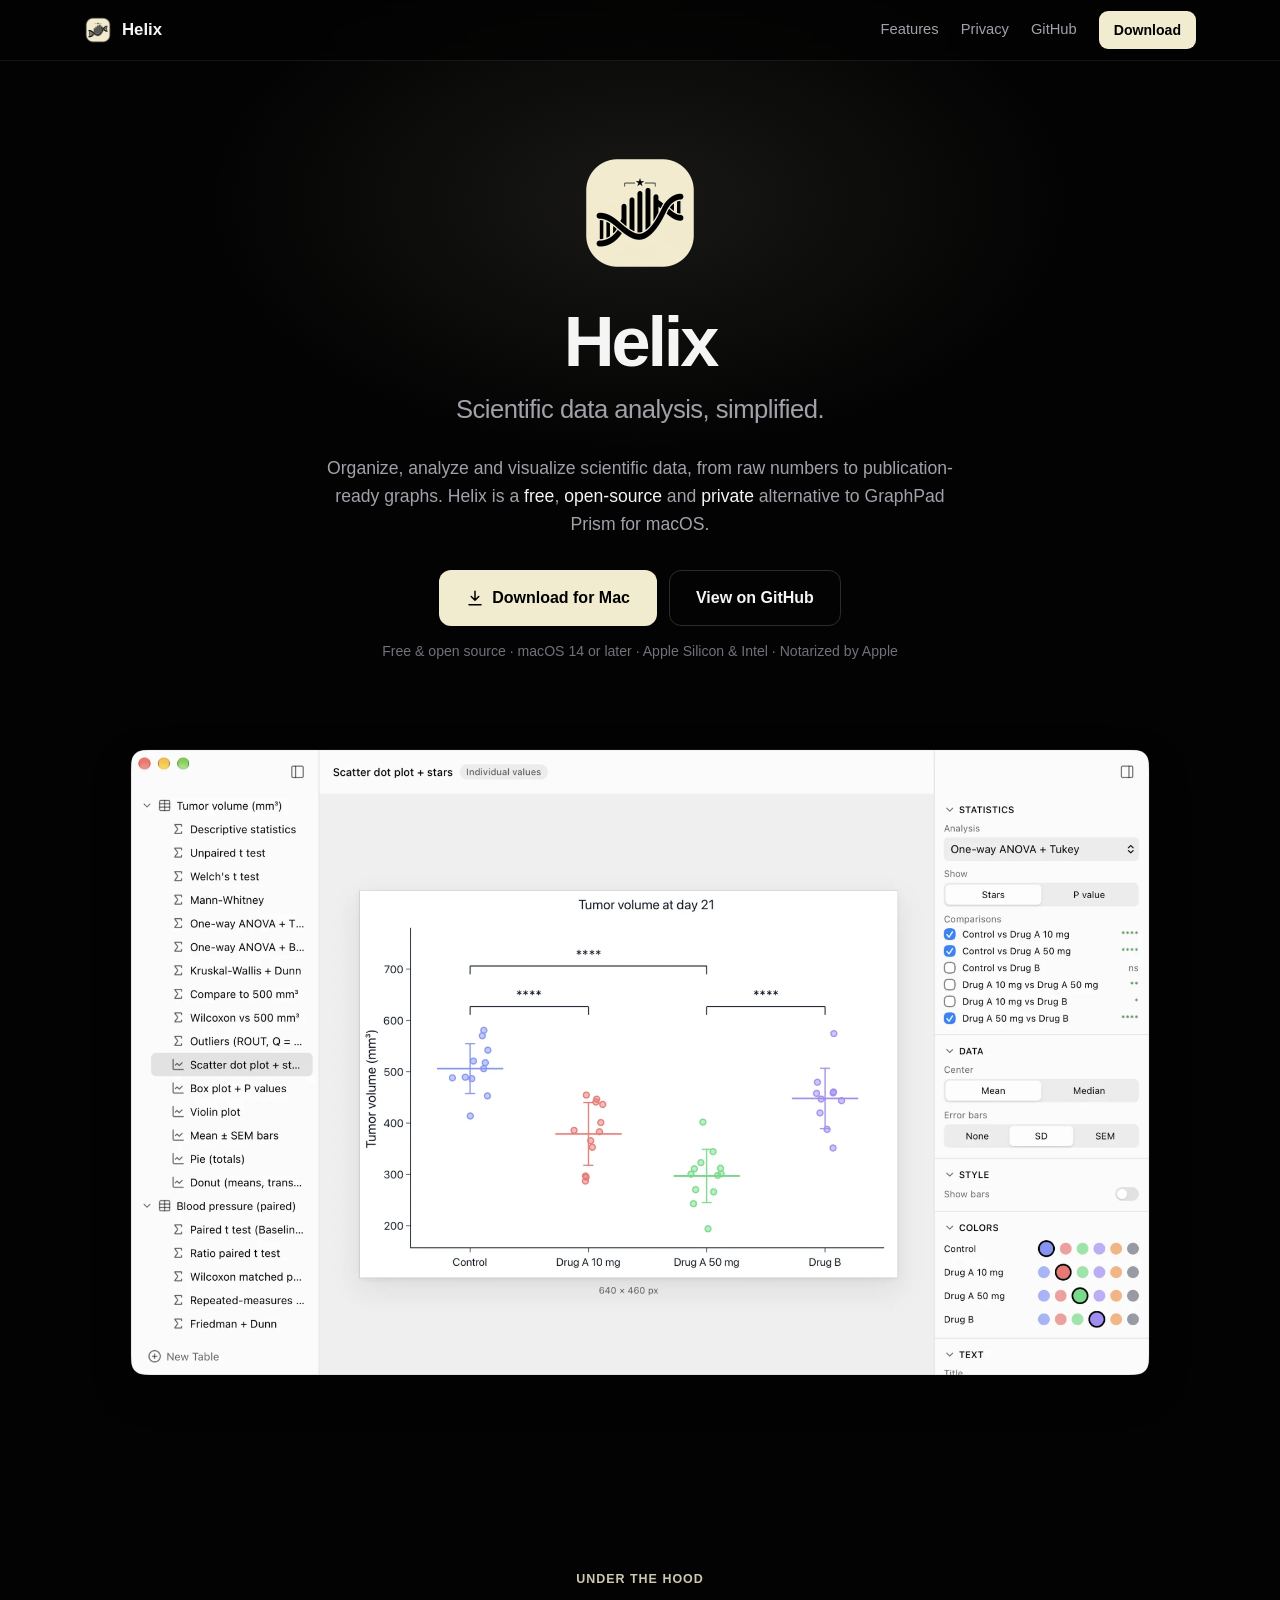
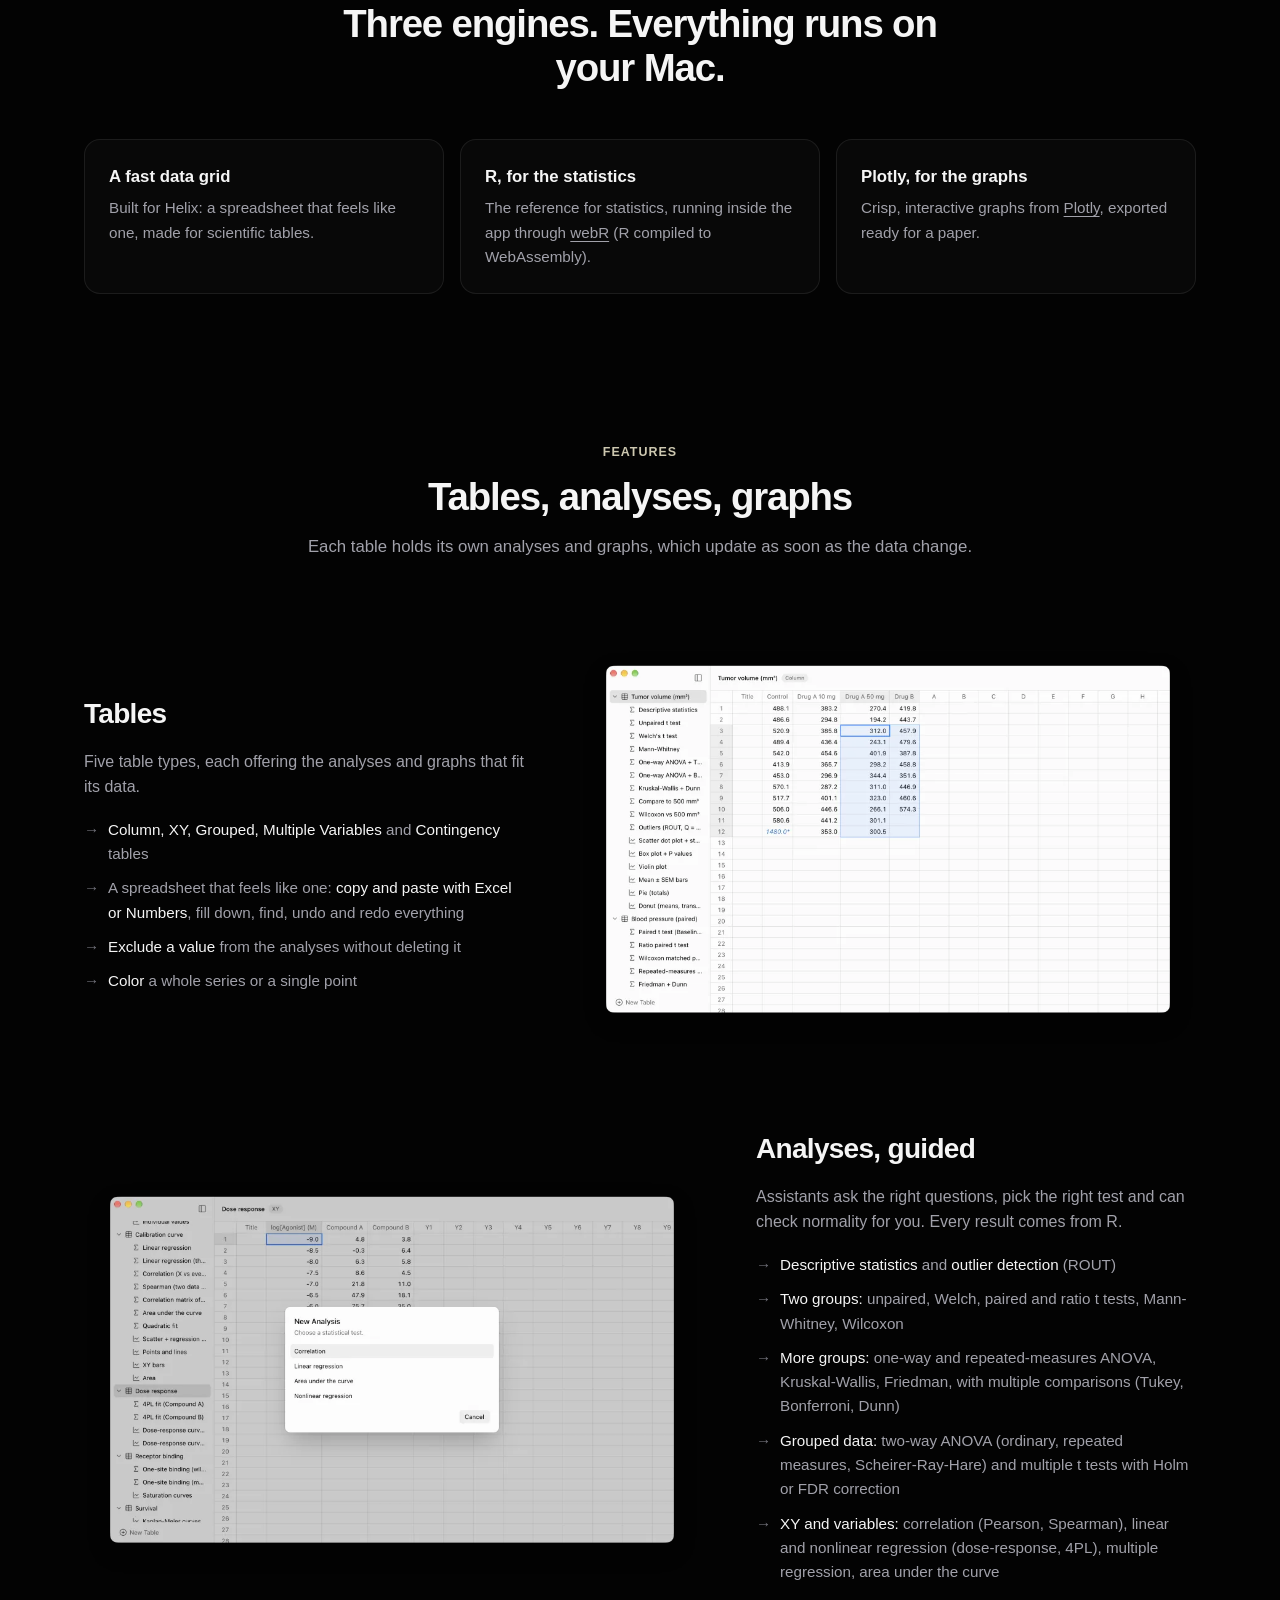
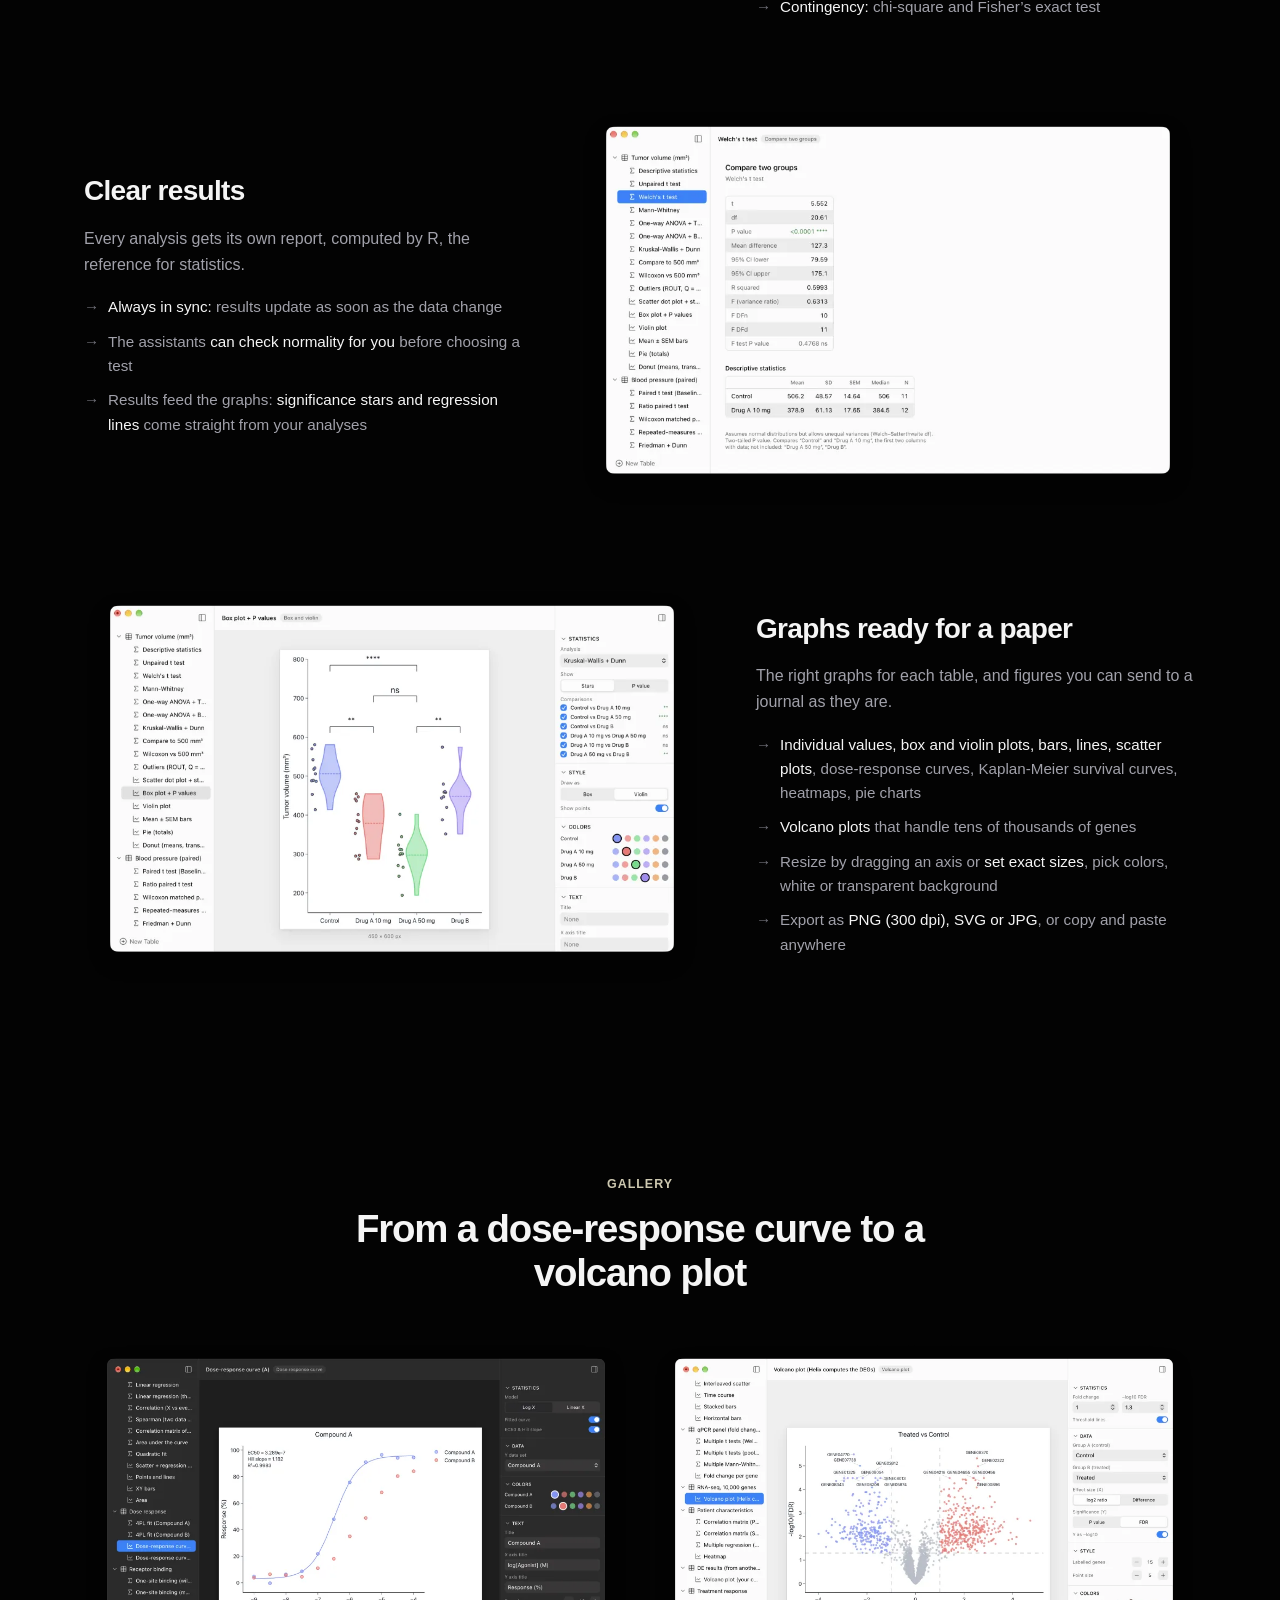
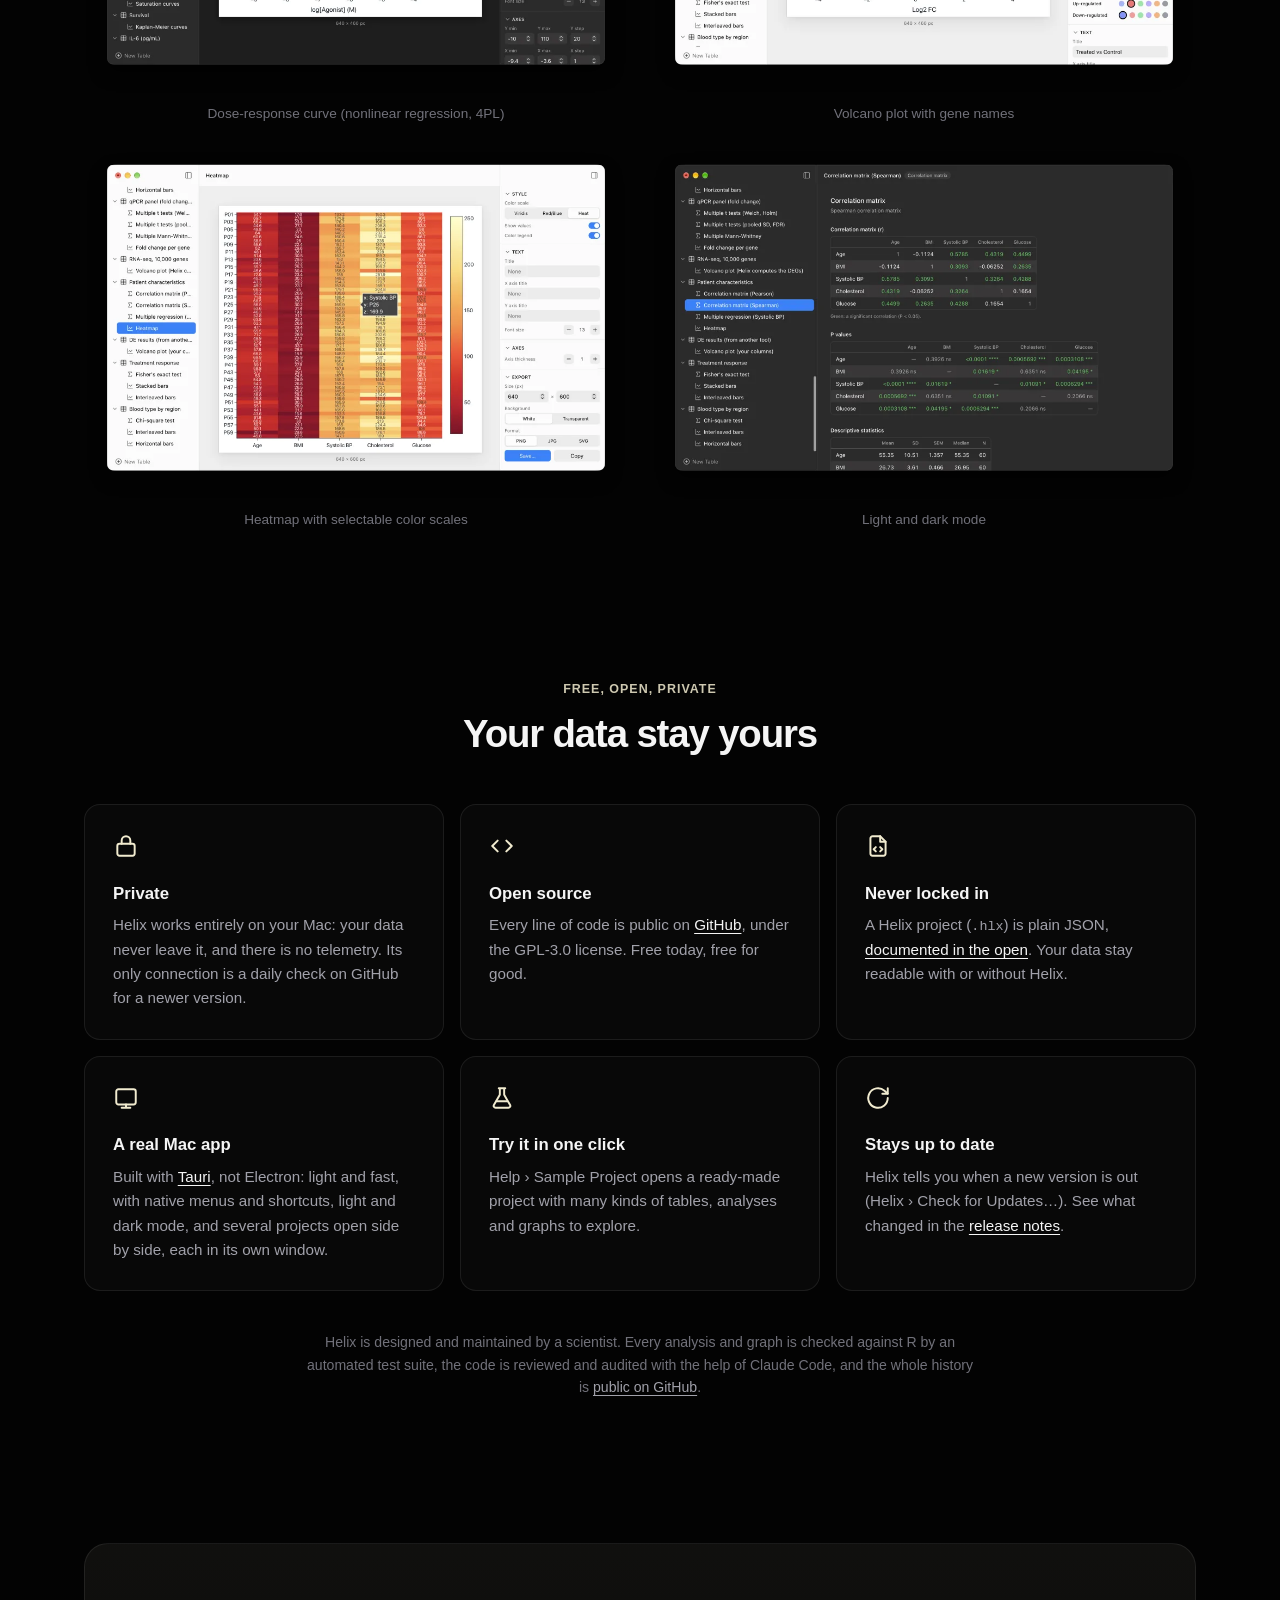
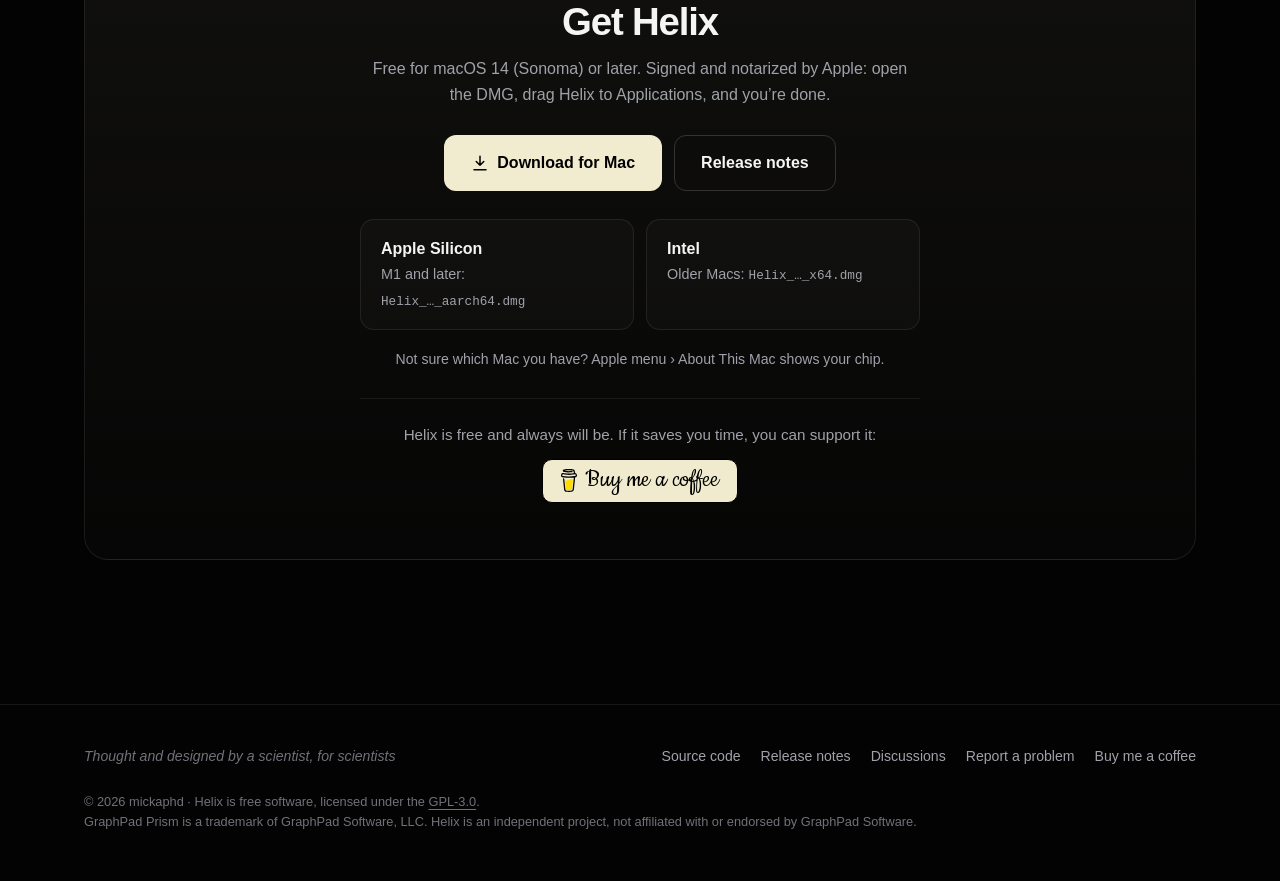
==== commit 4727a8b7: "Add a Buy Me a Coffee button and soften the Claude Code note The button is self-hosted (cup icon and" ====
--- a/index.html
+++ b/index.html
@@ -272,9 +272,8 @@
                     </div>
                 </div>
                 <p class="made-with">
-                    <strong>How Helix is made.</strong> Helix is designed by a scientist and written with
-                    <a href="https://www.anthropic.com/claude-code">Claude Code</a>, Anthropic’s AI coding assistant,
-                    which also audits and optimizes the code. Every analysis and graph is tested against R,
+                    Helix is designed and maintained by a scientist. Every analysis and graph is checked against R
+                    by an automated test suite, the code is reviewed and audited with the help of Claude Code,
                     and the whole history is <a href="https://github.com/mickaphd/Helix/commits/main">public on GitHub</a>.
                 </p>
             </section>
@@ -298,6 +297,8 @@
                         <span data-latest-version hidden></span>
                         Not sure which Mac you have? Apple menu › About This Mac shows your chip.
                     </p>
+                    <p class="coffee">Helix is free and always will be. If it saves you time, you can support it:</p>
+                    <a class="bmc" href="https://www.buymeacoffee.com/mickaphd"><img src="resources/bmc-cup.svg" alt="" width="16" height="23">Buy me a coffee</a>
                 </div>
             </section>
 
@@ -316,6 +317,7 @@
                     <a href="https://github.com/mickaphd/Helix/releases">Release notes</a>
                     <a href="https://github.com/mickaphd/Helix/discussions">Discussions</a>
                     <a href="https://github.com/mickaphd/Helix/issues">Report a problem</a>
+                    <a href="https://www.buymeacoffee.com/mickaphd">Buy me a coffee</a>
                 </nav>
             </div>
             <p class="legal">
--- a/assets/site.css
+++ b/assets/site.css
@@ -123,8 +123,8 @@
 .card a { color: var(--text); }
 .card .icon { width: 26px; height: 26px; color: var(--cream); margin-bottom: 14px; }
 .card code { font-family: var(--mono); font-size: 0.88em; }
-.made-with { max-width: 720px; margin: 40px auto 0; text-align: center; color: var(--text-muted); font-size: 0.95rem; }
-.made-with strong, .made-with a { color: var(--text); }
+.made-with { max-width: 680px; margin: 40px auto 0; text-align: center; color: var(--text-faint); font-size: 0.88rem; }
+.made-with a { color: var(--text-muted); }
 
 .feature { display: grid; grid-template-columns: 5fr 7fr; gap: 56px; align-items: center; padding: 40px 0; }
 .feature.reverse { grid-template-columns: 7fr 5fr; }
@@ -150,6 +150,18 @@
 .download-band .cta-row { justify-content: center; }
 .download-band .chips { max-width: 560px; margin: 28px auto 0; text-align: left; }
 .download-band .fineprint { margin: 18px auto 0; }
+.download-band .coffee { margin: 28px auto 12px; padding-top: 24px; border-top: 1px solid var(--border); font-size: 0.95rem; }
+
+@font-face { font-family: "Cookie"; src: url("cookie-subset.woff2") format("woff2"); font-display: swap; }
+.bmc {
+    display: inline-flex; align-items: center; gap: 8px;
+    padding: 6px 18px 8px; border: 1px solid #000; border-radius: 10px;
+    background: #f0ebce; color: #000; text-decoration: none;
+    font-family: "Cookie", cursive; font-size: 1.75rem; line-height: 1;
+    transition: transform var(--ease);
+}
+.bmc:hover { transform: translateY(-2px); }
+.bmc img { width: 16px; }
 
 .chips { display: grid; grid-template-columns: 1fr 1fr; gap: 12px; }
 .chip { border: 1px solid var(--border); background: var(--card); border-radius: 14px; padding: 16px 20px; }
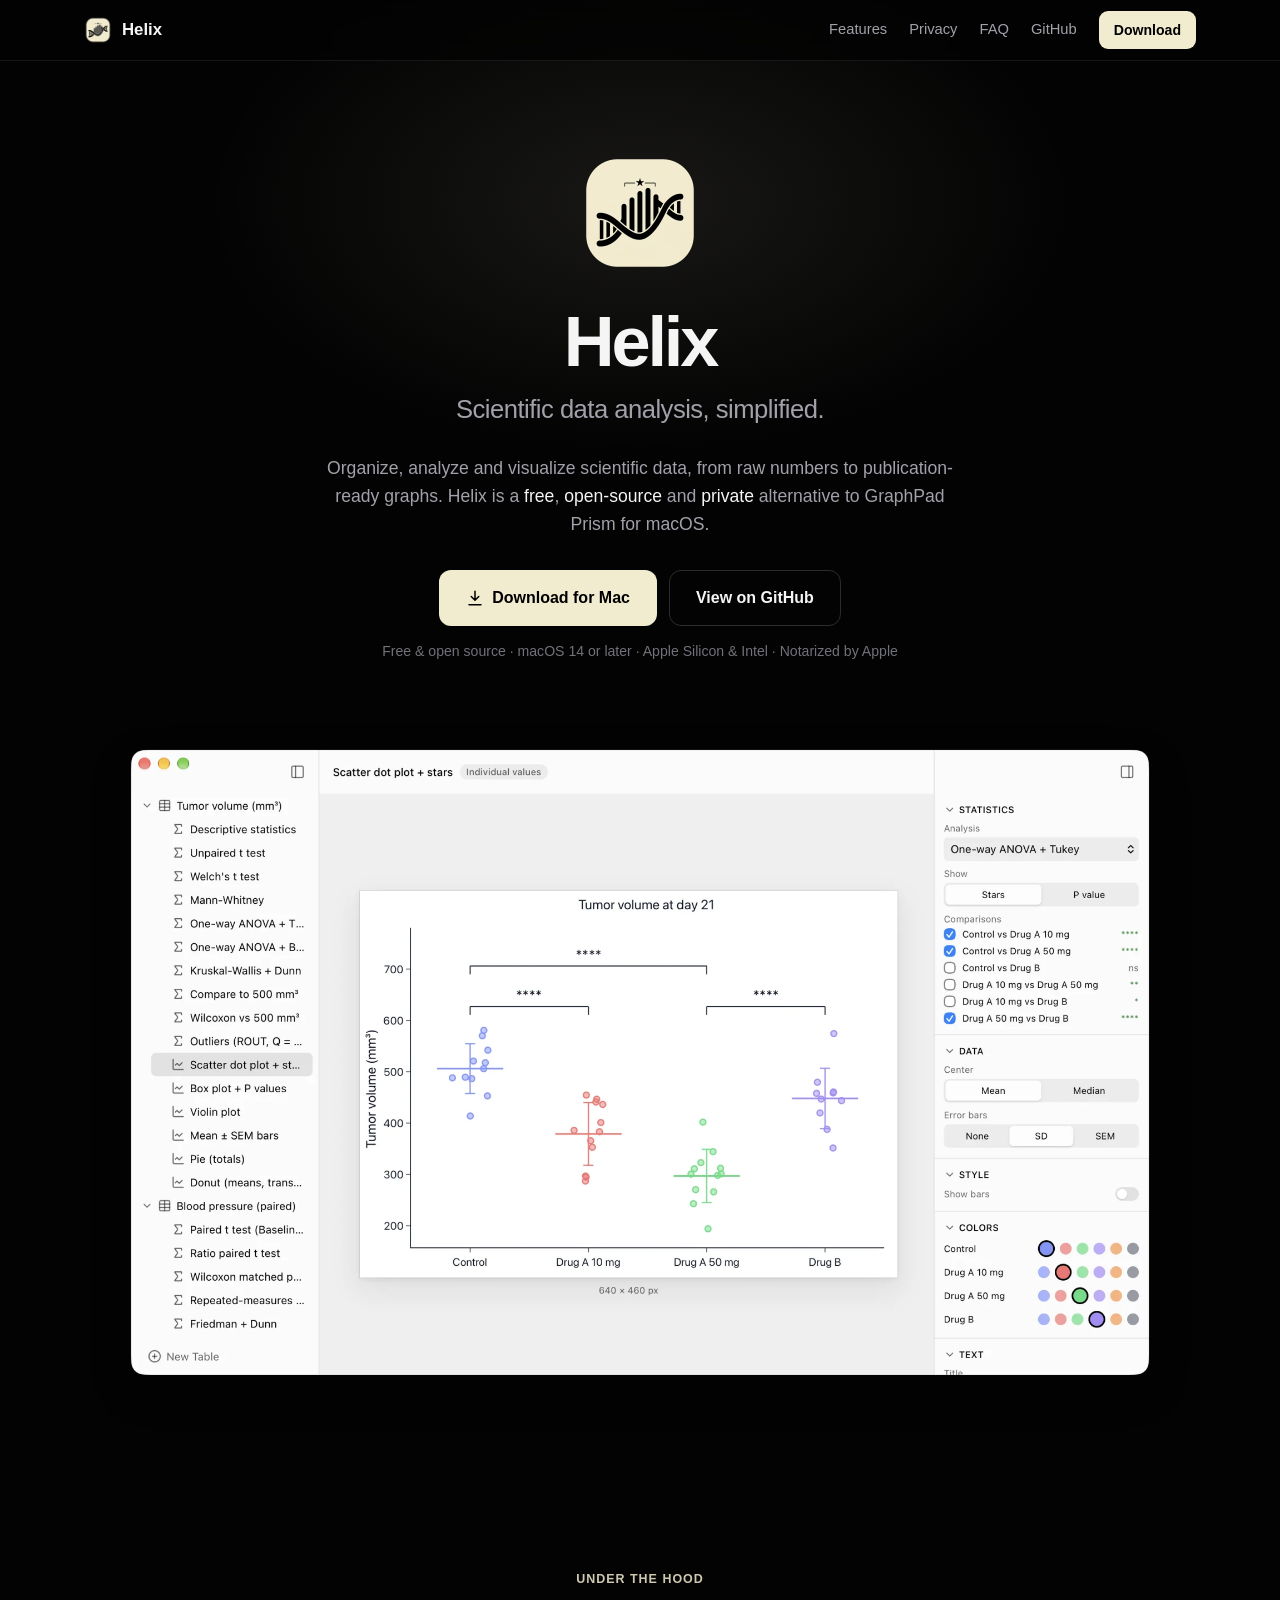
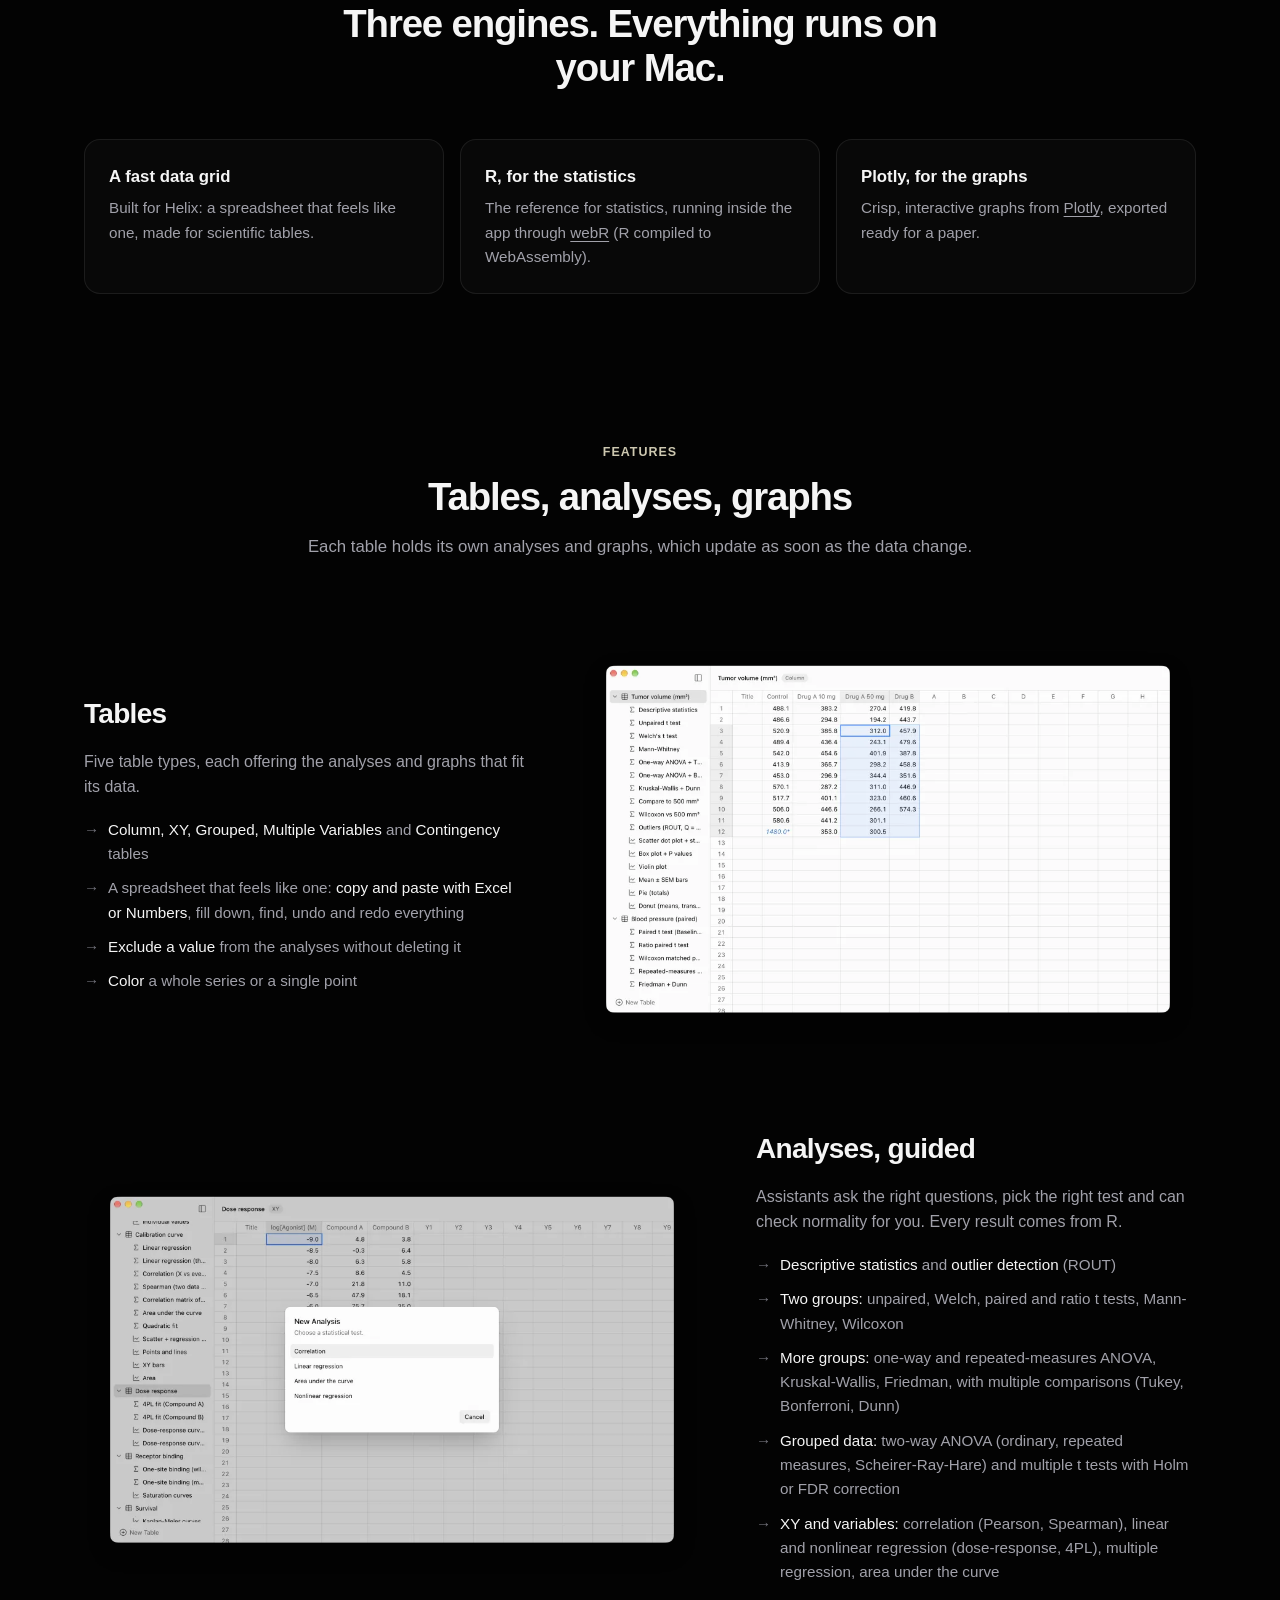
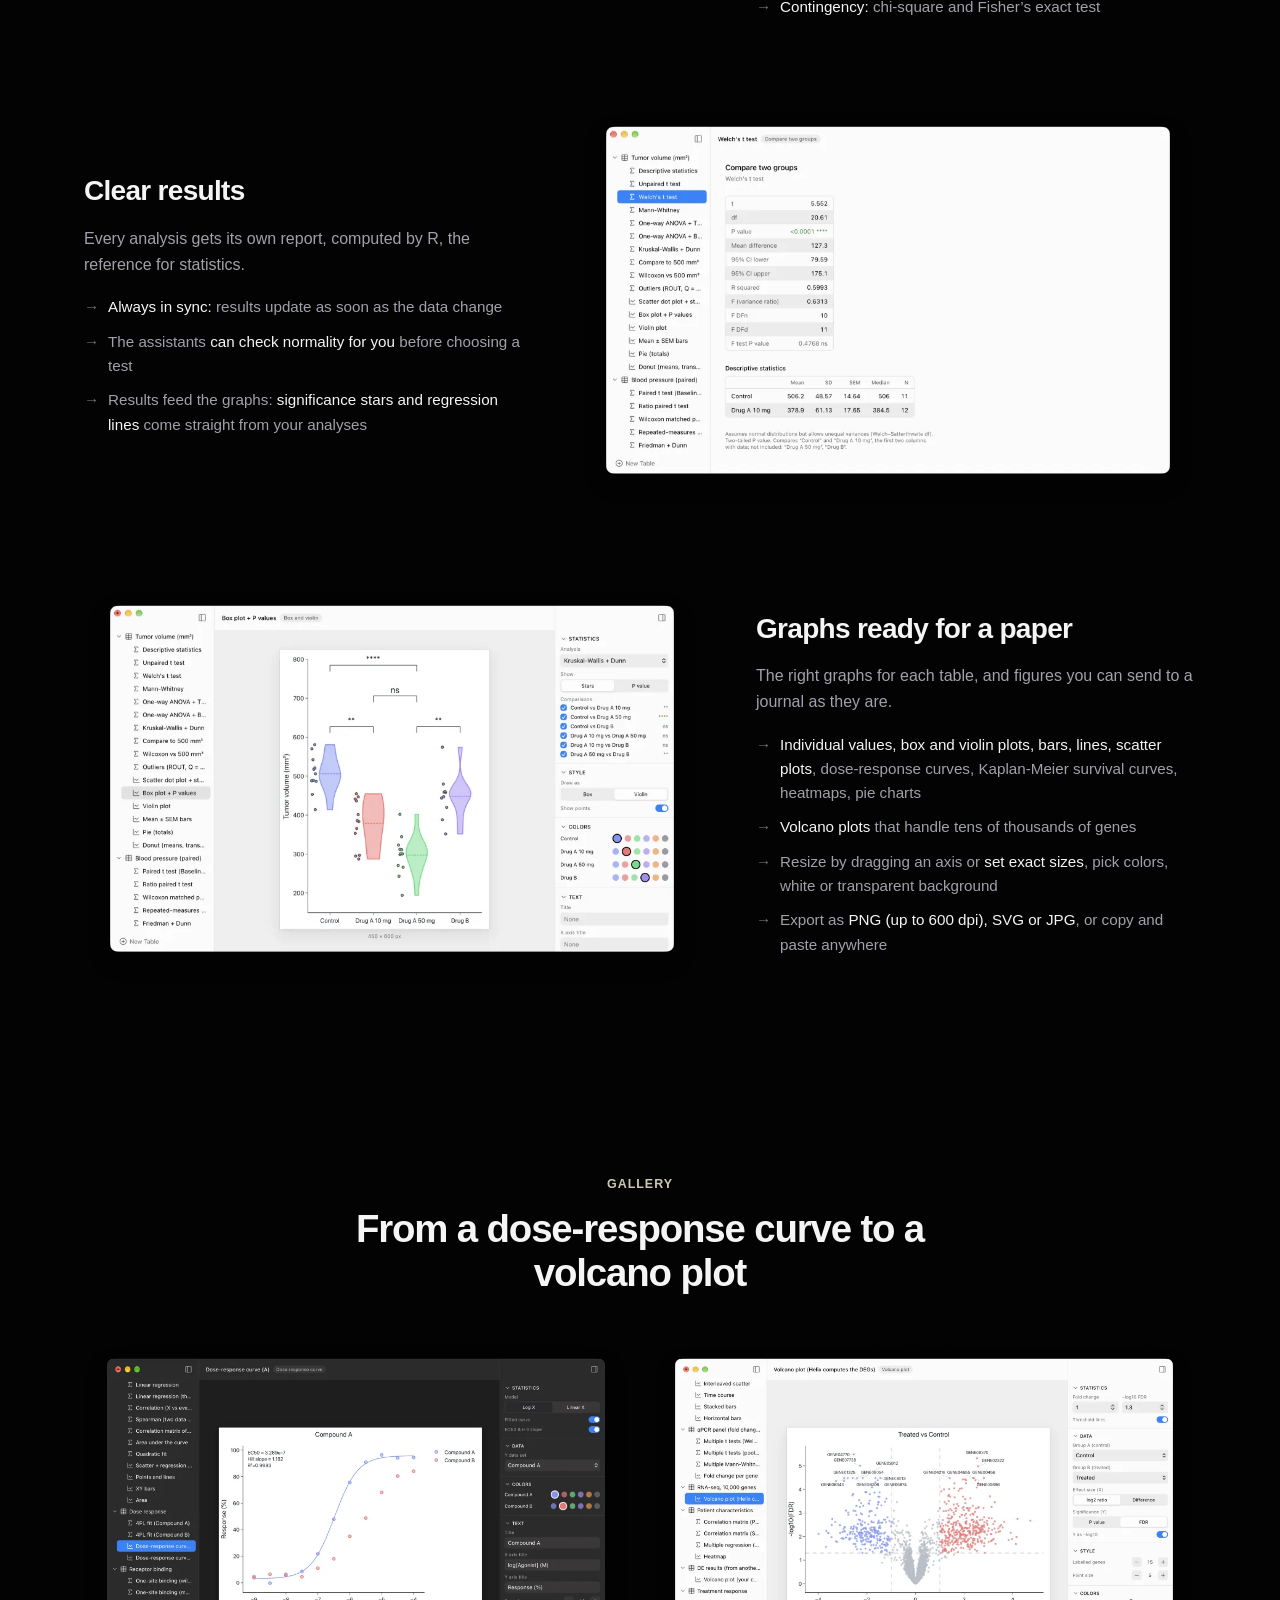
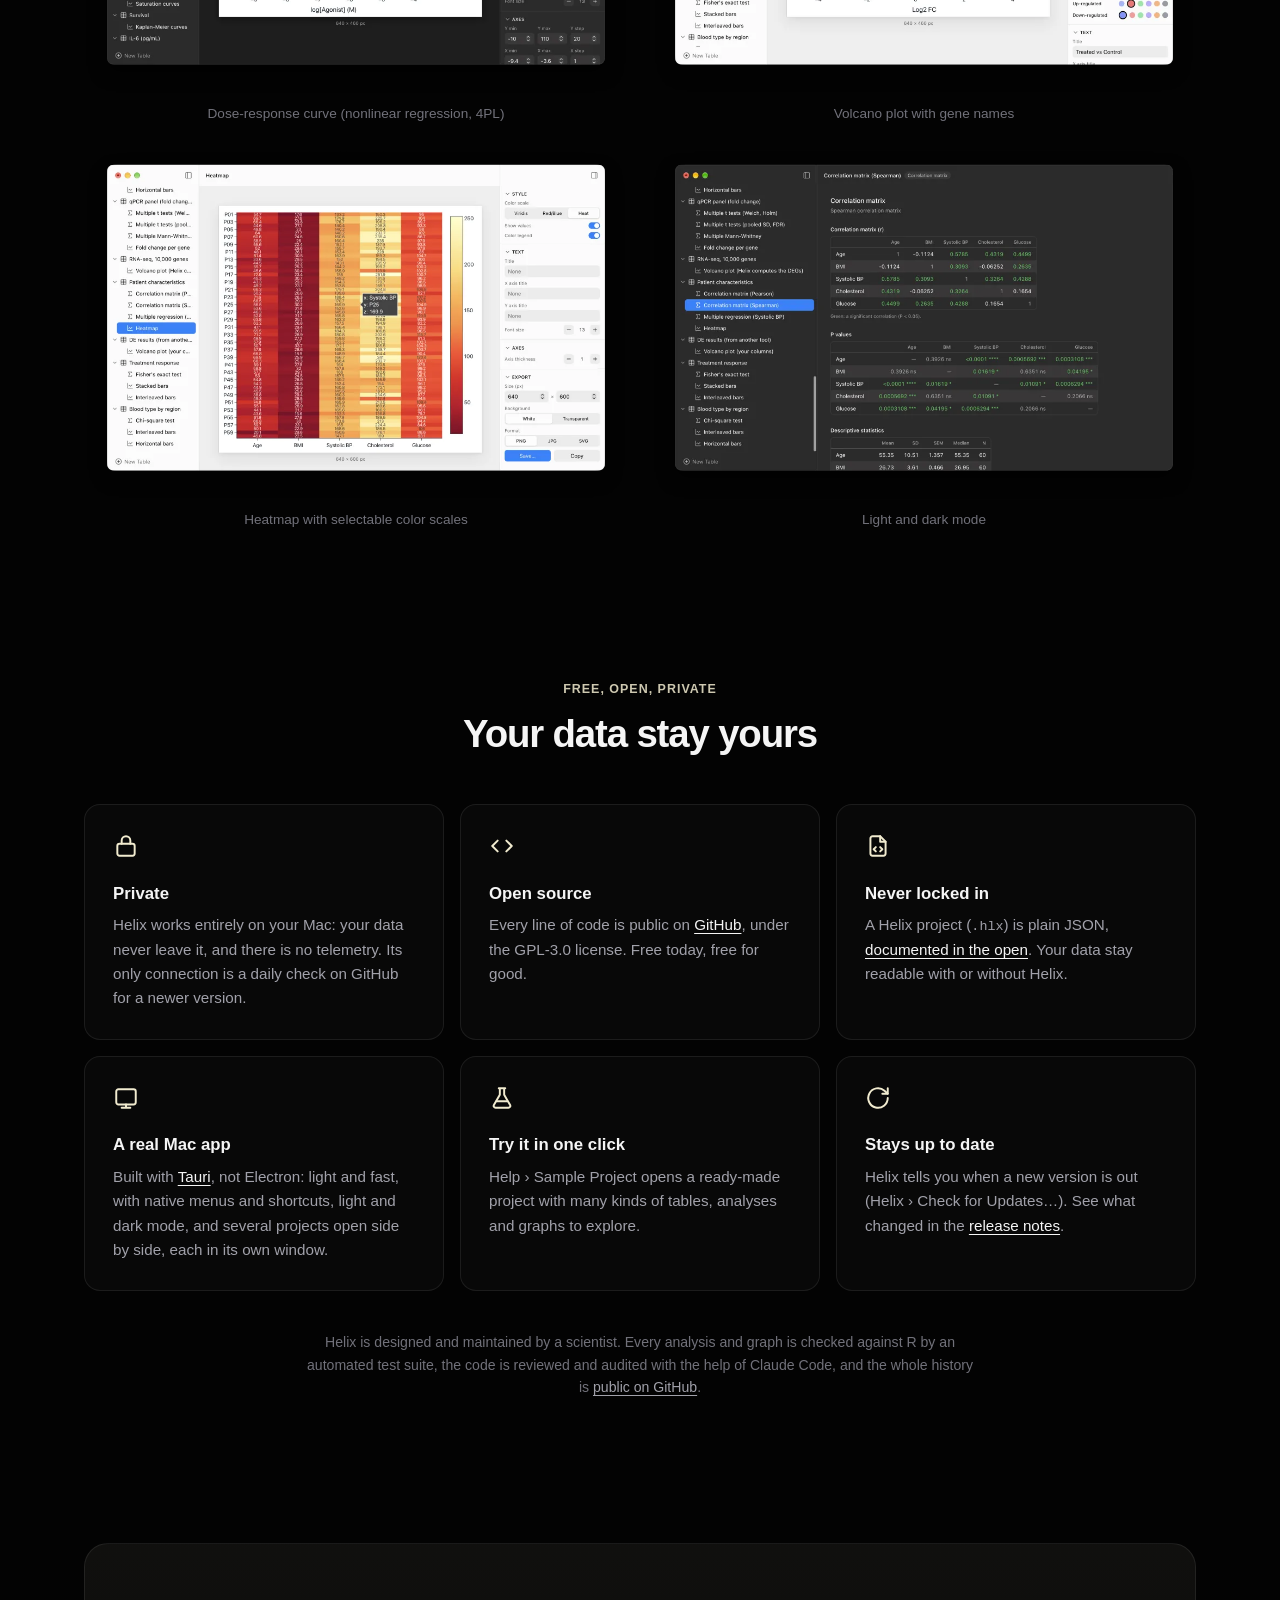
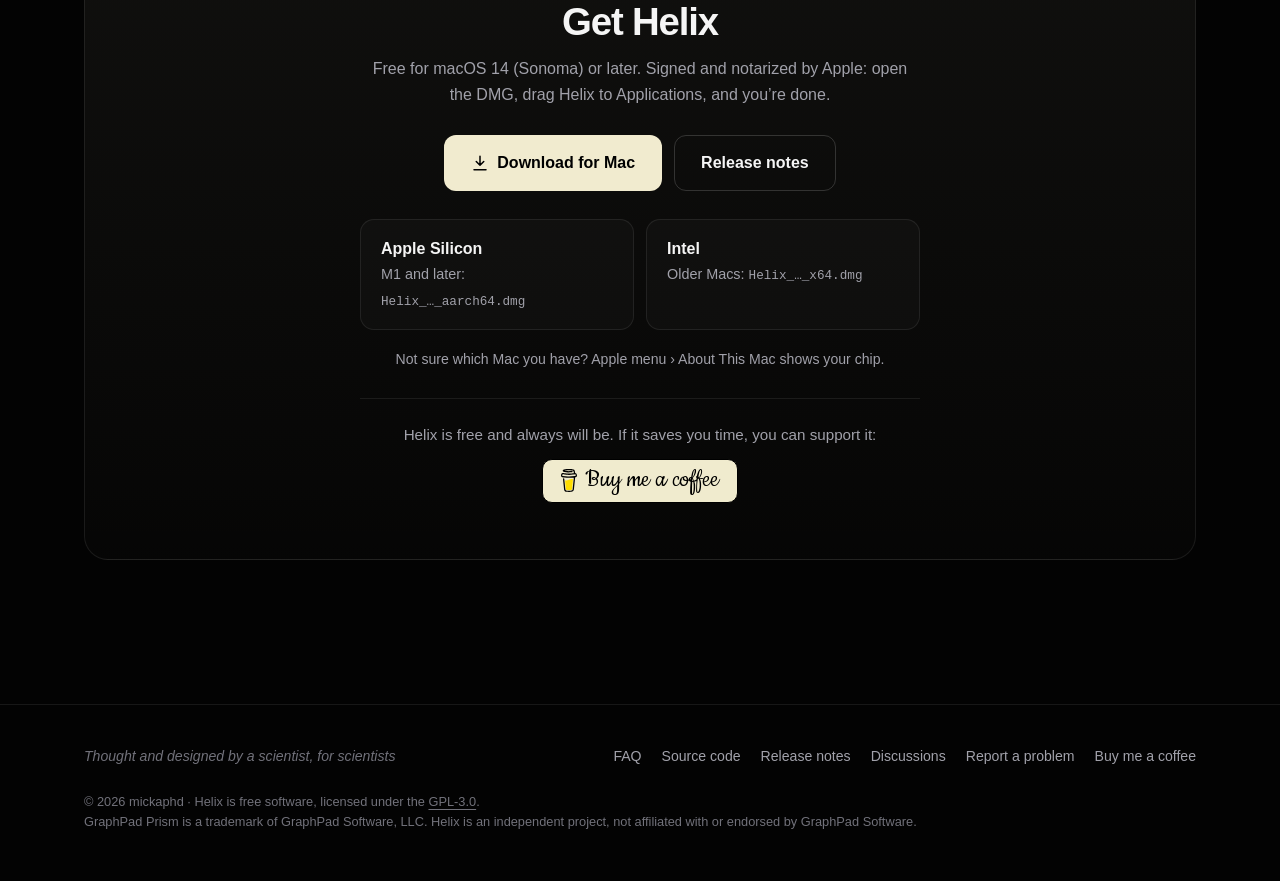
==== commit 7b186ace: "Add a FAQ page Nineteen questions as native expandable items with schema.org FAQ markup, linked from" ====
--- a/index.html
+++ b/index.html
@@ -71,6 +71,7 @@
             <nav class="nav" aria-label="Main">
                 <a class="hide-sm" href="#features">Features</a>
                 <a class="hide-sm" href="#privacy">Privacy</a>
+                <a href="/faq/">FAQ</a>
                 <a href="https://github.com/mickaphd/Helix">GitHub</a>
                 <a class="btn btn-small" href="https://github.com/mickaphd/Helix/releases/latest">Download</a>
             </nav>
@@ -192,7 +193,7 @@
                             <li><strong>Individual values, box and violin plots, bars, lines, scatter plots</strong>, dose-response curves, Kaplan-Meier survival curves, heatmaps, pie charts</li>
                             <li><strong>Volcano plots</strong> that handle tens of thousands of genes</li>
                             <li>Resize by dragging an axis or <strong>set exact sizes</strong>, pick colors, white or transparent background</li>
-                            <li>Export as <strong>PNG (300 dpi), SVG or JPG</strong>, or copy and paste anywhere</li>
+                            <li>Export as <strong>PNG (up to 600 dpi), SVG or JPG</strong>, or copy and paste anywhere</li>
                         </ul>
                     </div>
                     <button class="shot" type="button" aria-label="Enlarge screenshot: box and violin plots">
@@ -313,6 +314,7 @@
                     <span class="alt" aria-hidden="true">Made with ❤️ by micka from Paris</span>
                 </span>
                 <nav class="footer-links" aria-label="Footer">
+                    <a href="/faq/">FAQ</a>
                     <a href="https://github.com/mickaphd/Helix">Source code</a>
                     <a href="https://github.com/mickaphd/Helix/releases">Release notes</a>
                     <a href="https://github.com/mickaphd/Helix/discussions">Discussions</a>
--- a/assets/site.css
+++ b/assets/site.css
@@ -169,6 +169,31 @@
 .chip span { color: var(--text-muted); font-size: 0.9rem; }
 .chip code { font-family: var(--mono); font-size: 0.88em; white-space: nowrap; }
 
+/* FAQ */
+
+.narrow { max-width: 760px; }
+.page-head { padding: 72px 0 32px; }
+.page-head h1 { font-size: clamp(2.2rem, 6vw, 3.2rem); font-weight: 700; letter-spacing: -0.04em; line-height: 1.1; }
+.page-head p { color: var(--text-muted); font-size: 1.05rem; margin-top: 14px; }
+.page-head a, .answer a { color: var(--text); text-decoration-color: rgba(255, 255, 255, 0.35); }
+
+.faq details { border-bottom: 1px solid var(--border); }
+.faq details:first-child { border-top: 1px solid var(--border); }
+.faq summary {
+    display: flex; justify-content: space-between; align-items: center; gap: 16px;
+    padding: 20px 0; cursor: pointer; list-style: none;
+    font-size: 1.05rem; font-weight: 500;
+}
+.faq summary::-webkit-details-marker { display: none; }
+.faq summary::after {
+    content: "+"; flex-shrink: 0; color: var(--text-faint);
+    font-size: 1.4rem; font-weight: 300; line-height: 1; transition: transform var(--ease);
+}
+.faq details[open] summary::after { transform: rotate(45deg); }
+.faq summary:hover::after { color: var(--cream); }
+.answer { padding: 0 32px 22px 0; color: var(--text-muted); }
+.answer code { font-family: var(--mono); font-size: 0.88em; color: var(--text); }
+
 /* Footer */
 
 footer { border-top: 1px solid var(--border); margin-top: 72px; padding: 40px 0 48px; color: var(--text-faint); font-size: 0.88rem; }
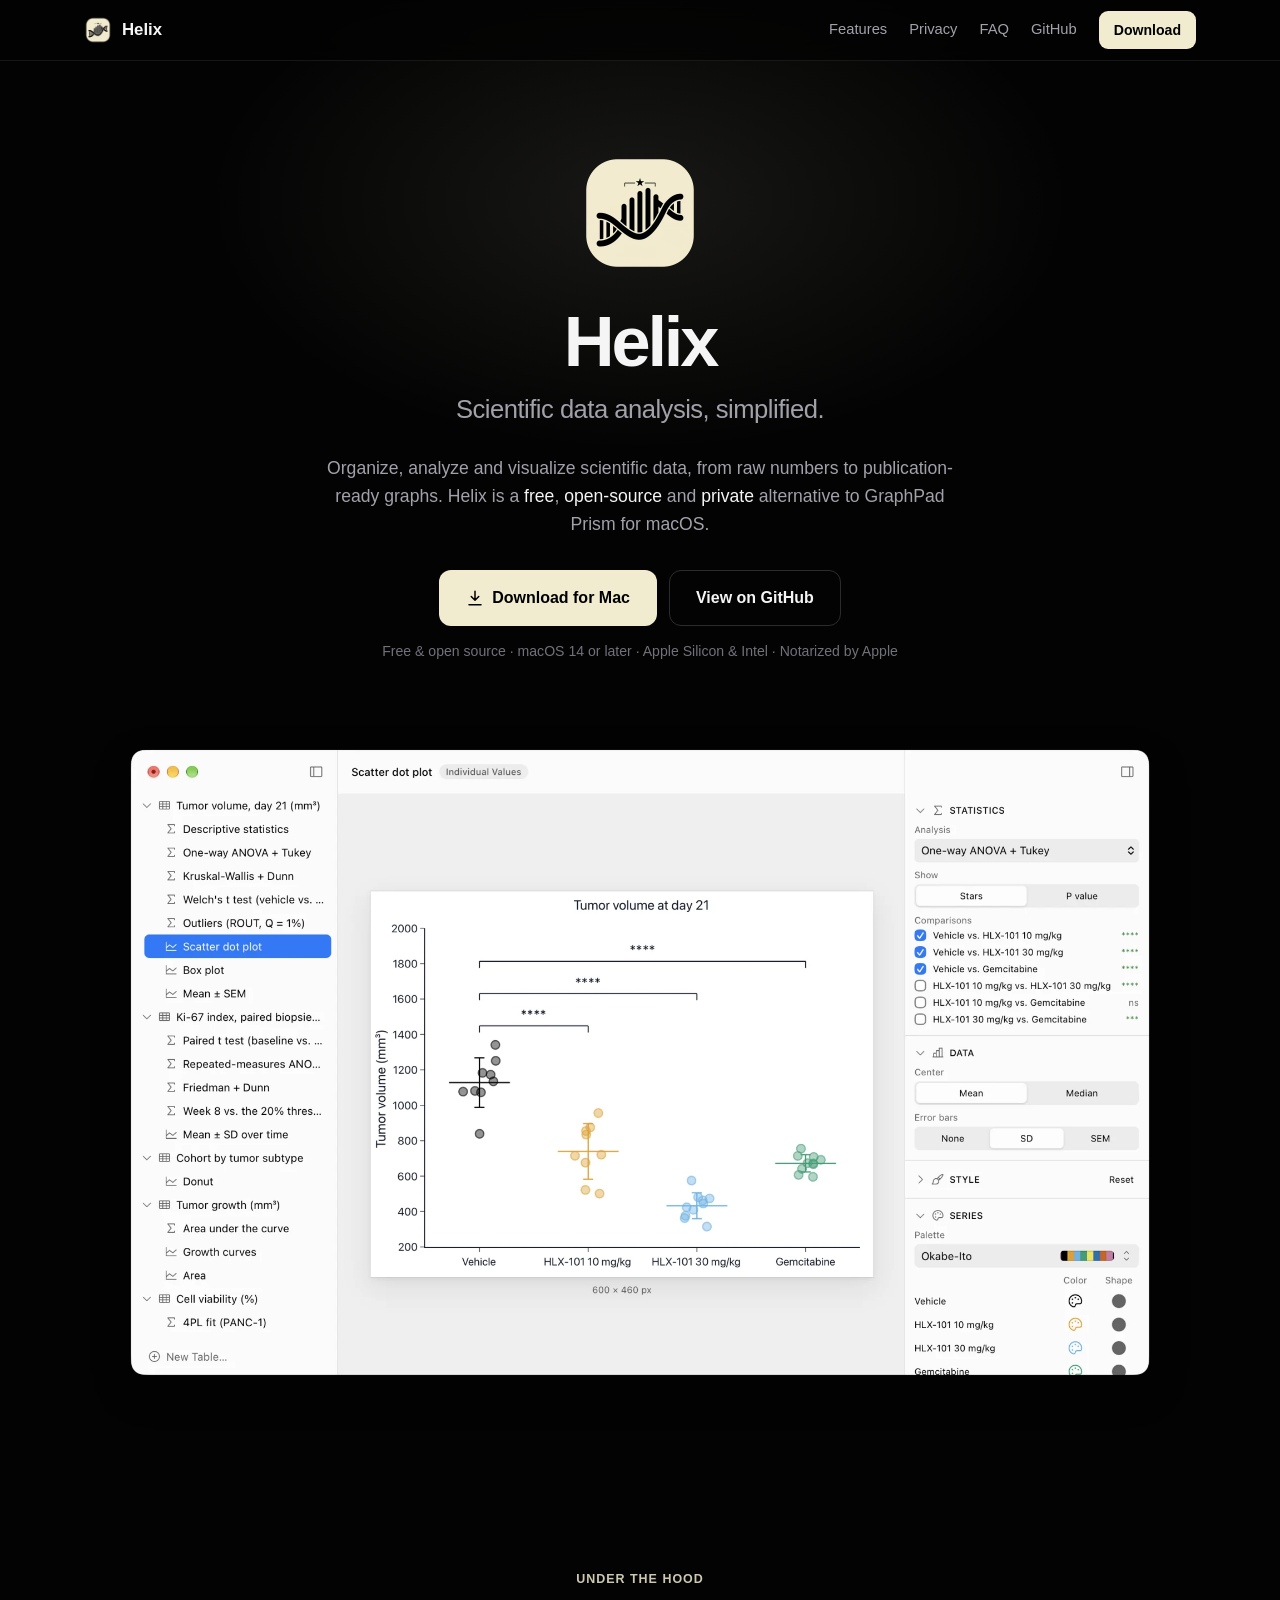
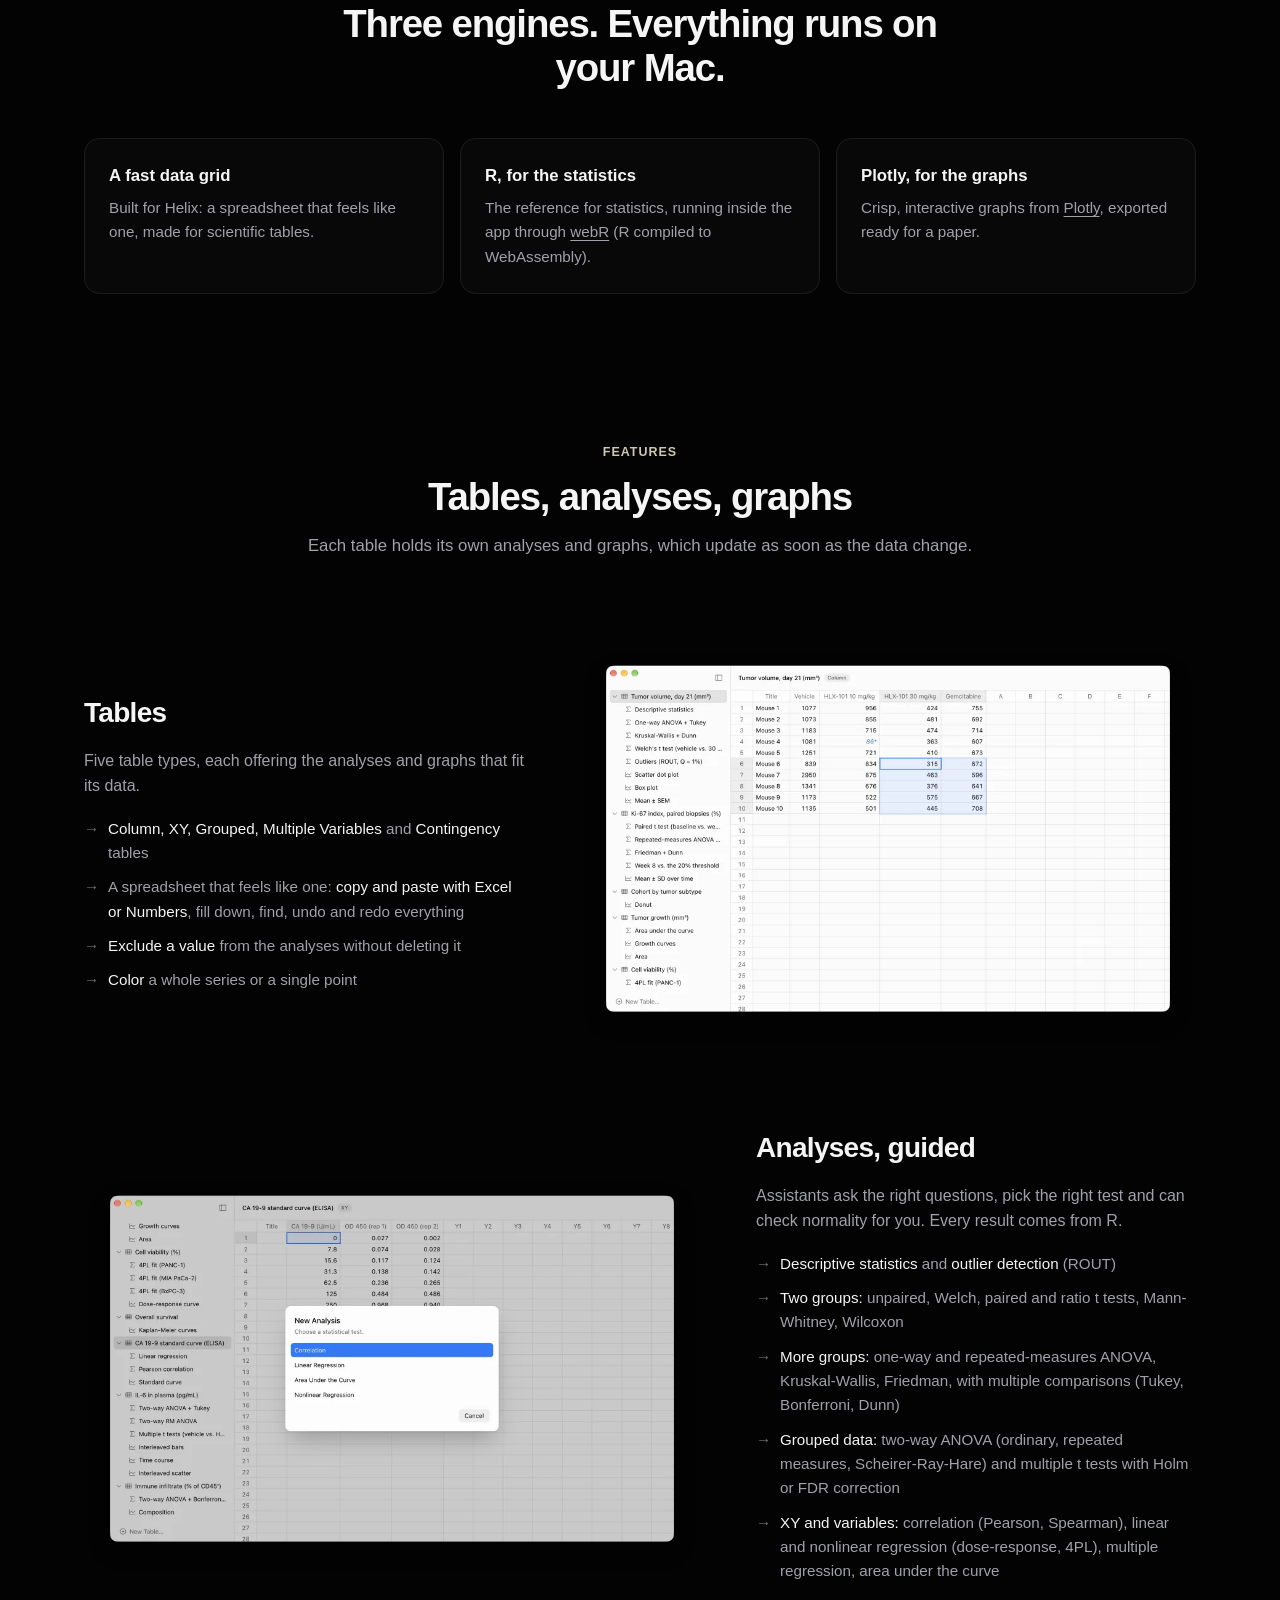
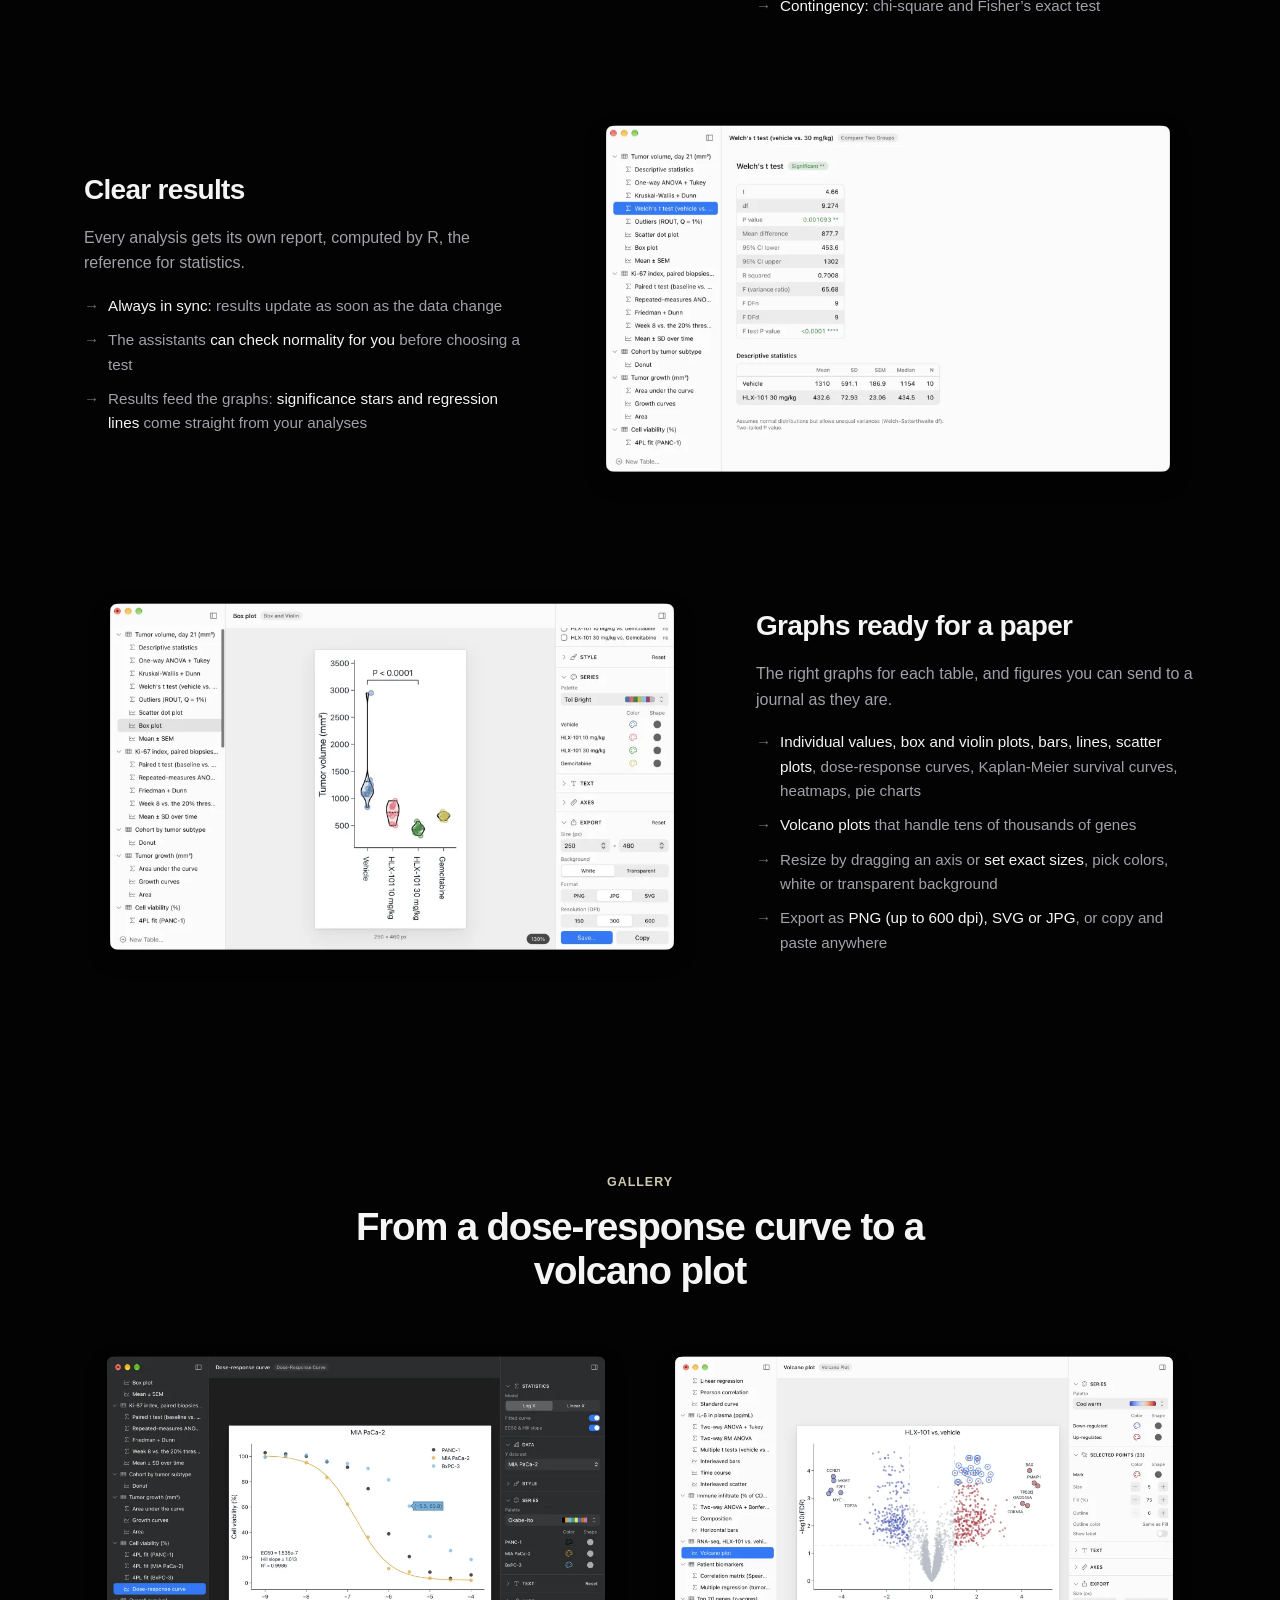
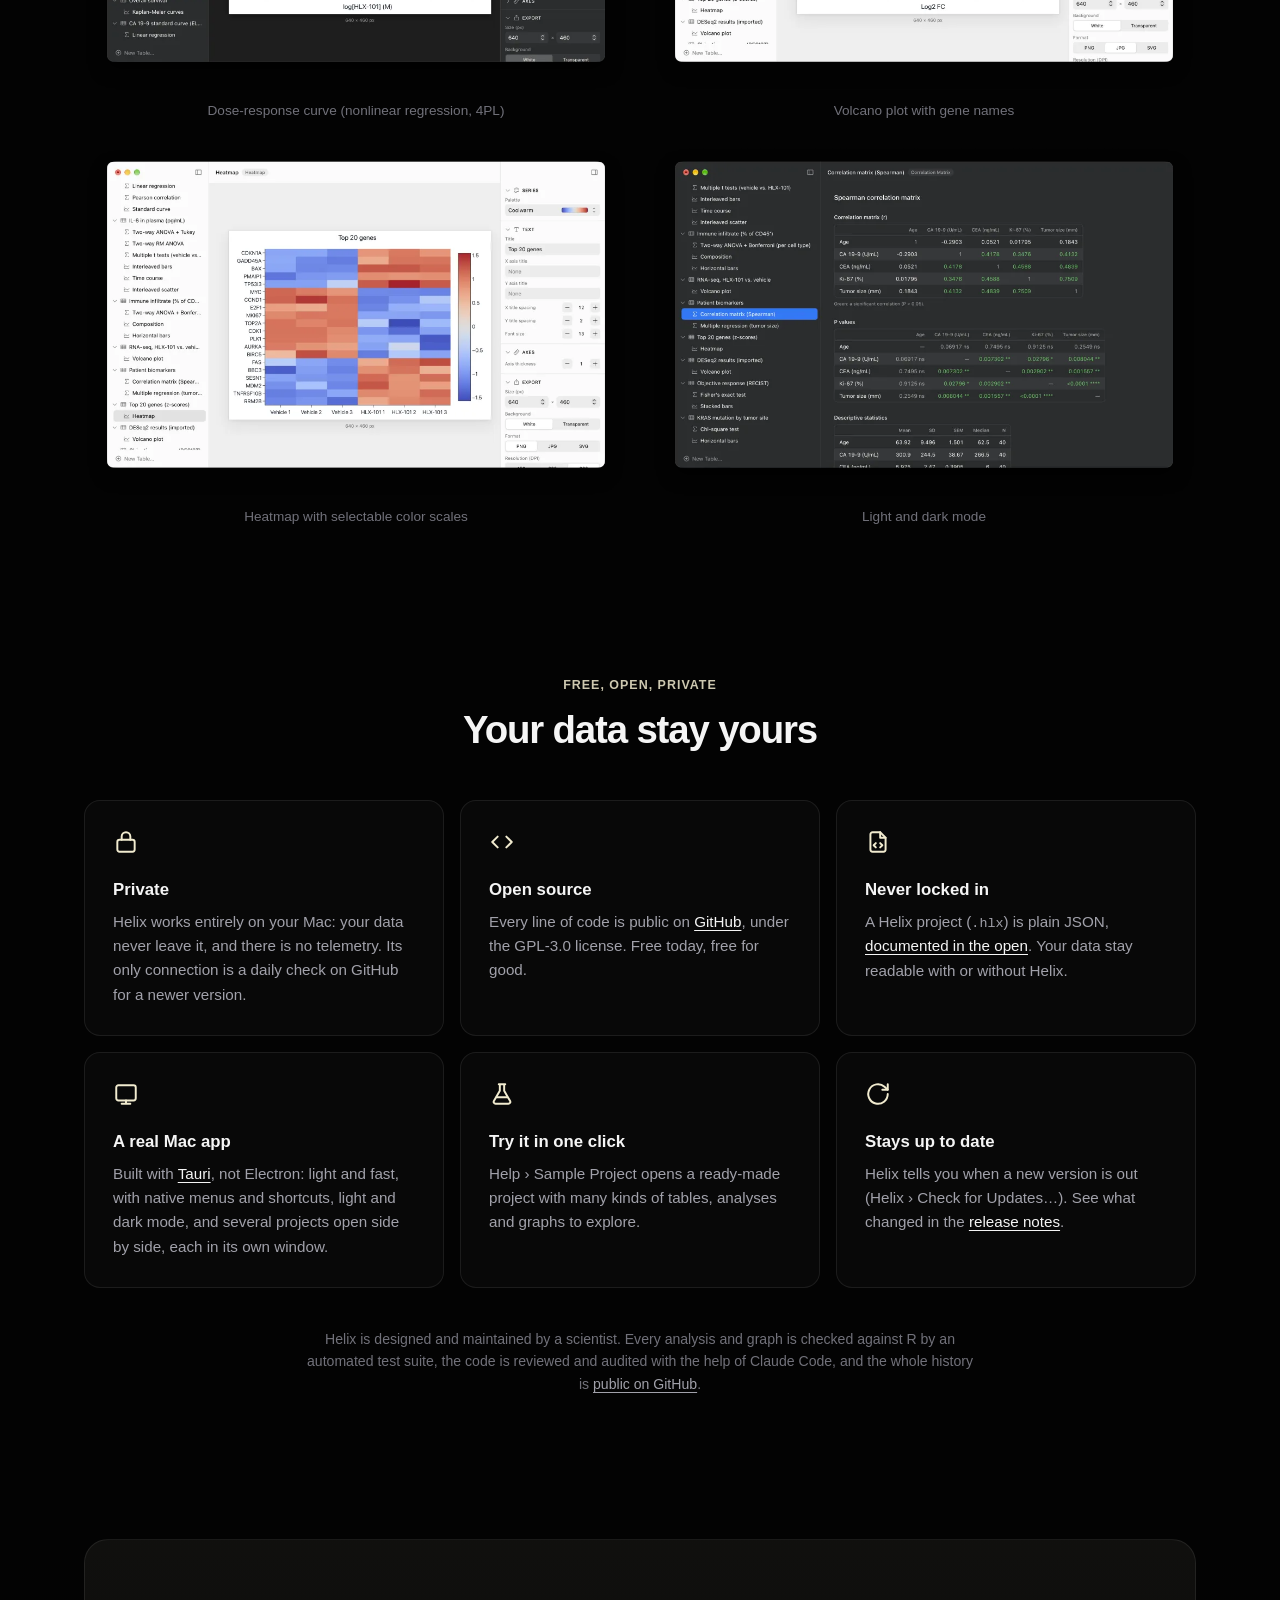
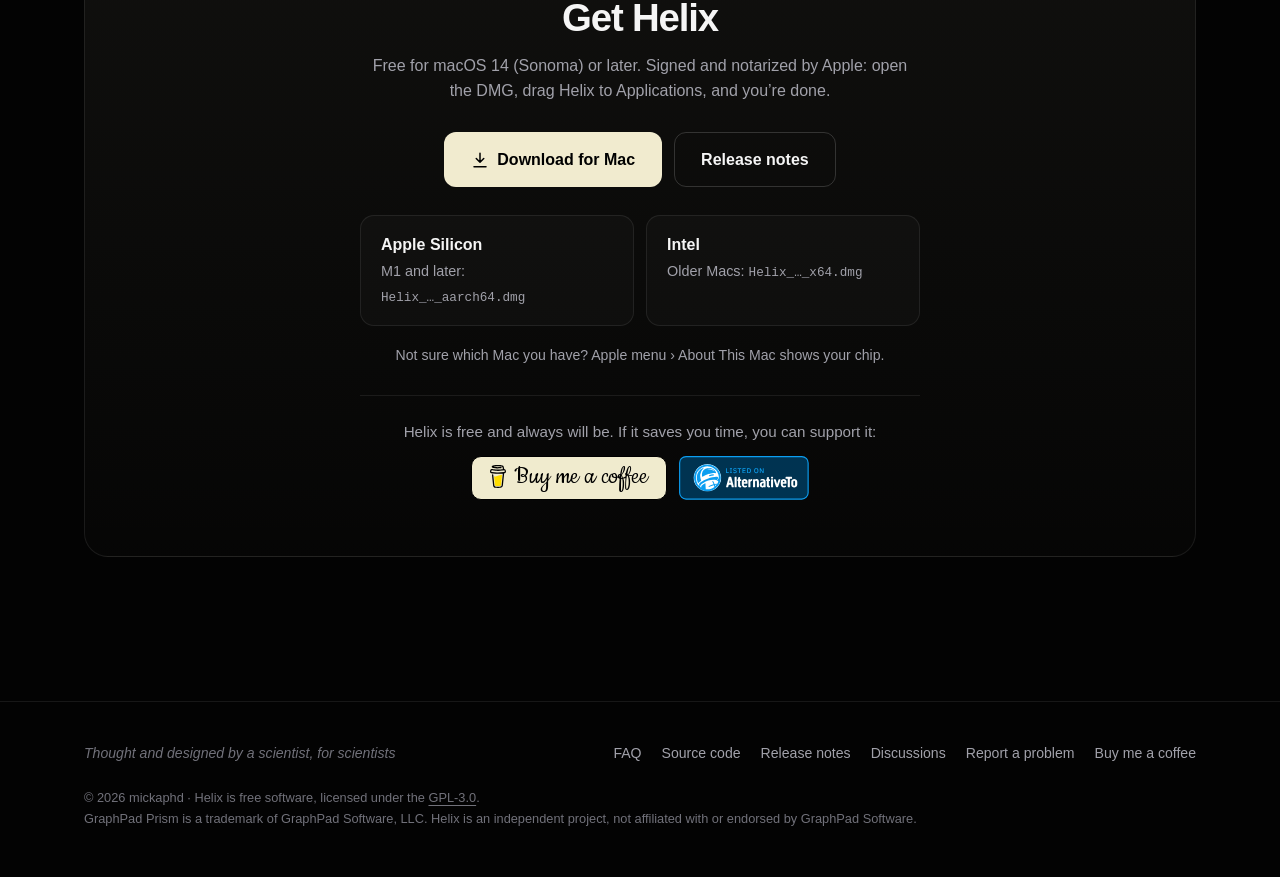
==== commit 0db44fea: "Refresh screenshots for Helix 1.0.5 and add an AlternativeTo badge Co-Authored-By: Claude Opus 5.5 <" ====
--- a/index.html
+++ b/index.html
@@ -103,7 +103,7 @@
 
                 <div class="hero-shot">
                     <button class="shot" type="button" aria-label="Enlarge screenshot: overview of Helix">
-                        <img src="resources/screenshots/01-overview.webp" srcset="resources/screenshots/01-overview-1000.webp 1000w, resources/screenshots/01-overview.webp 2000w" sizes="(max-width: 1160px) 100vw, 1112px" alt="Helix window with the project sidebar, a scatter dot plot with significance stars, and the Format inspector" width="2000" height="1293" fetchpriority="high">
+                        <img src="resources/screenshots/01-overview.webp" srcset="resources/screenshots/01-overview-1000.webp 1000w, resources/screenshots/01-overview.webp 2000w" sizes="(max-width: 1160px) 100vw, 1112px" alt="Helix window with the project sidebar, a scatter dot plot with significance stars, and the inspector" width="2000" height="1293" fetchpriority="high">
                     </button>
                 </div>
             </section>
@@ -166,7 +166,7 @@
                         </ul>
                     </div>
                     <button class="shot" type="button" aria-label="Enlarge screenshot: the analysis assistant">
-                        <img src="resources/screenshots/03-wizard.webp" srcset="resources/screenshots/03-wizard-1000.webp 1000w, resources/screenshots/03-wizard.webp 2000w" sizes="(max-width: 900px) 100vw, 640px" alt="The New Analysis assistant in Helix proposing the tests that fit an XY dose-response table" width="2000" height="1293" loading="lazy">
+                        <img src="resources/screenshots/03-wizard.webp" srcset="resources/screenshots/03-wizard-1000.webp 1000w, resources/screenshots/03-wizard.webp 2000w" sizes="(max-width: 900px) 100vw, 640px" alt="The New Analysis assistant in Helix proposing the tests that fit an XY standard curve table" width="2000" height="1293" loading="lazy">
                     </button>
                 </div>
 
@@ -197,7 +197,7 @@
                         </ul>
                     </div>
                     <button class="shot" type="button" aria-label="Enlarge screenshot: box and violin plots">
-                        <img src="resources/screenshots/05-box-violin.webp" srcset="resources/screenshots/05-box-violin-1000.webp 1000w, resources/screenshots/05-box-violin.webp 2000w" sizes="(max-width: 900px) 100vw, 640px" alt="Box and violin plots with significance stars in Helix" width="2000" height="1293" loading="lazy">
+                        <img src="resources/screenshots/05-box-violin.webp" srcset="resources/screenshots/05-box-violin-1000.webp 1000w, resources/screenshots/05-box-violin.webp 2000w" sizes="(max-width: 900px) 100vw, 640px" alt="Box and violin plot with its P value in Helix" width="2000" height="1293" loading="lazy">
                     </button>
                 </div>
             </section>
@@ -222,7 +222,7 @@
                     </figure>
                     <figure>
                         <button class="shot" type="button" aria-label="Enlarge screenshot: heatmap">
-                            <img src="resources/screenshots/08-heatmap.webp" srcset="resources/screenshots/08-heatmap-1000.webp 1000w, resources/screenshots/08-heatmap.webp 2000w" sizes="(max-width: 640px) 100vw, 556px" alt="Heatmap of patient characteristics with the Heat color scale and export options in Helix" width="2000" height="1293" loading="lazy">
+                            <img src="resources/screenshots/08-heatmap.webp" srcset="resources/screenshots/08-heatmap-1000.webp 1000w, resources/screenshots/08-heatmap.webp 2000w" sizes="(max-width: 640px) 100vw, 556px" alt="Heatmap of the top 20 genes with the Coolwarm color scale and export options in Helix" width="2000" height="1293" loading="lazy">
                         </button>
                         <figcaption>Heatmap with selectable color scales</figcaption>
                     </figure>
@@ -299,7 +299,10 @@
                         Not sure which Mac you have? Apple menu › About This Mac shows your chip.
                     </p>
                     <p class="coffee">Helix is free and always will be. If it saves you time, you can support it:</p>
-                    <a class="bmc" href="https://www.buymeacoffee.com/mickaphd"><img src="resources/bmc-cup.svg" alt="" width="16" height="23">Buy me a coffee</a>
+                    <div class="support">
+                        <a class="bmc" href="https://www.buymeacoffee.com/mickaphd"><img src="resources/bmc-cup.svg" alt="" width="16" height="23">Buy me a coffee</a>
+                        <a class="alternativeto" href="https://alternativeto.net/software/helix-data-analysis-/about/?utm_source=badge&amp;utm_medium=referral"><img src="resources/alternativeto-badge.svg" alt="Helix on AlternativeTo" width="129" height="44"></a>
+                    </div>
                 </div>
             </section>
 
--- a/assets/site.css
+++ b/assets/site.css
@@ -162,6 +162,10 @@
 }
 .bmc:hover { transform: translateY(-2px); }
 .bmc img { width: 16px; }
+.support { display: flex; flex-wrap: wrap; justify-content: center; align-items: center; gap: 12px; }
+.alternativeto { display: inline-flex; transition: transform var(--ease); }
+.alternativeto:hover { transform: translateY(-2px); }
+.alternativeto img { width: auto; height: 44px; }
 
 .chips { display: grid; grid-template-columns: 1fr 1fr; gap: 12px; }
 .chip { border: 1px solid var(--border); background: var(--card); border-radius: 14px; padding: 16px 20px; }
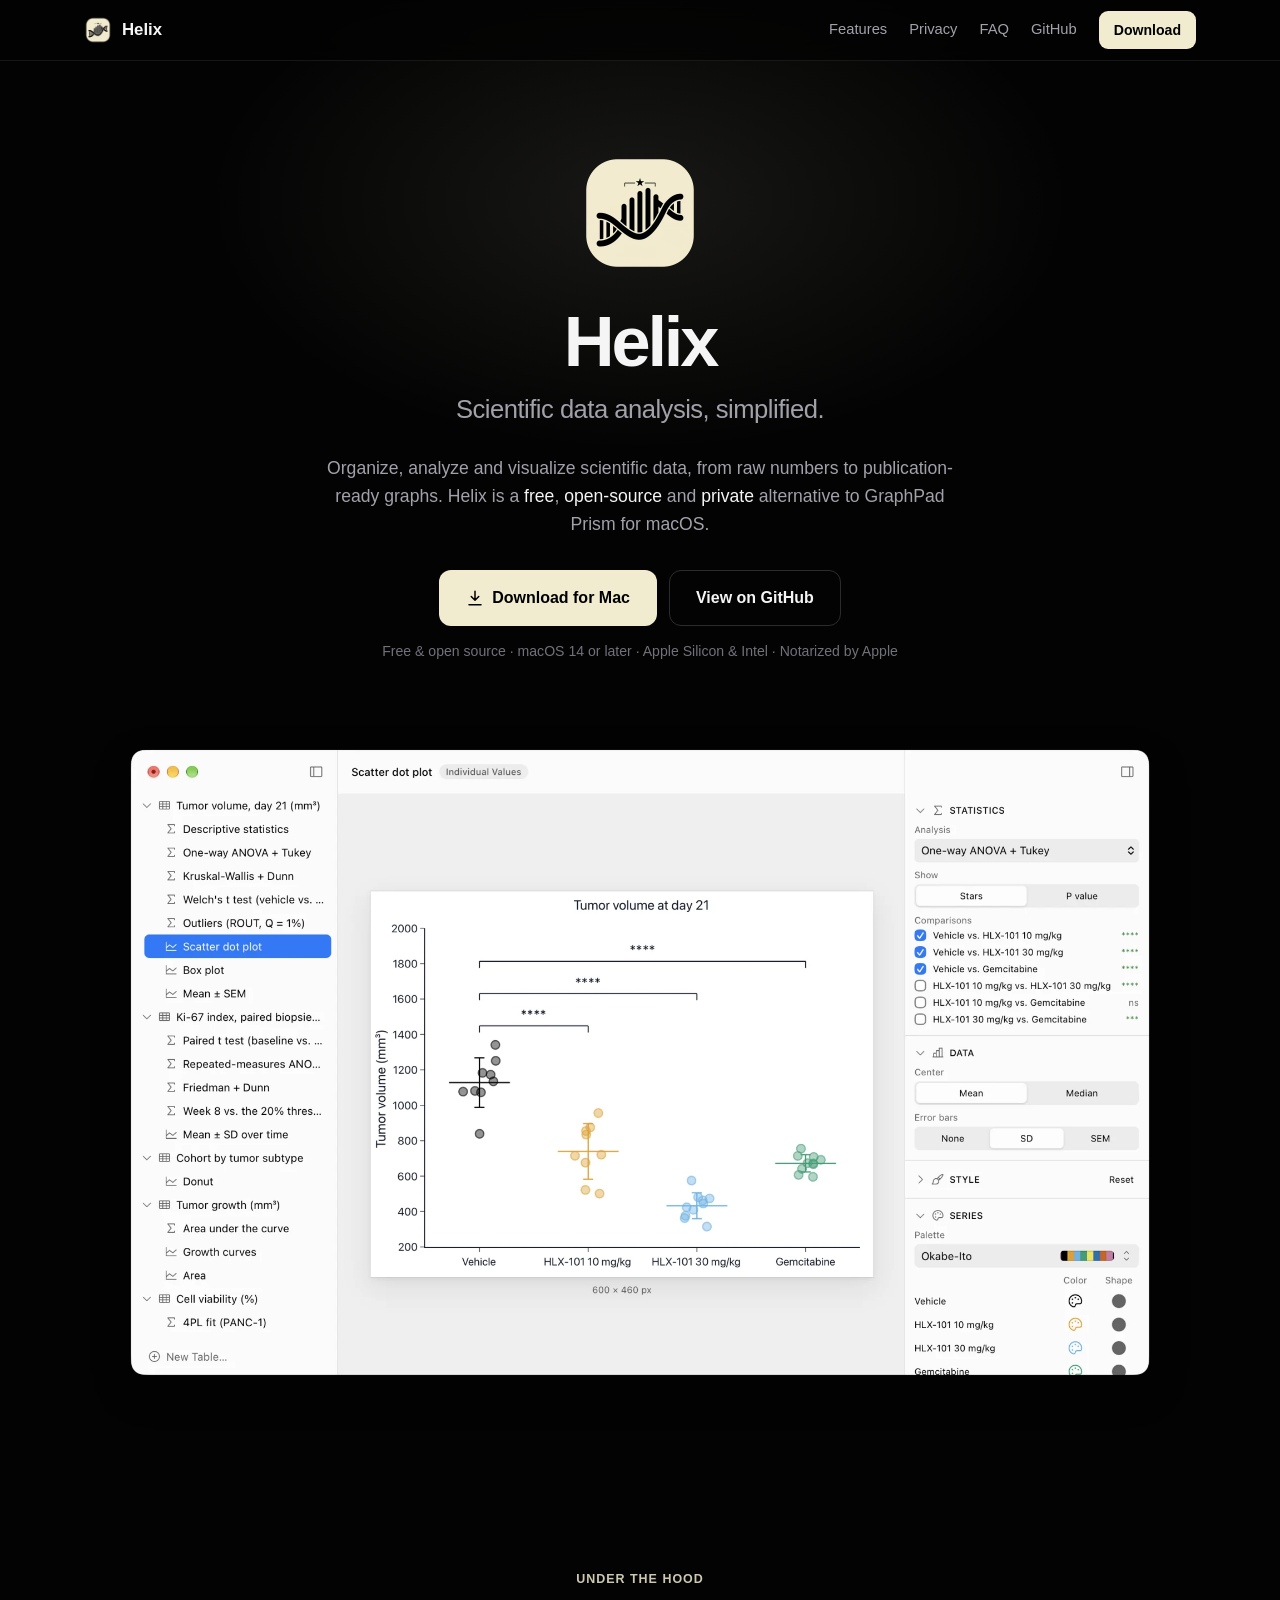
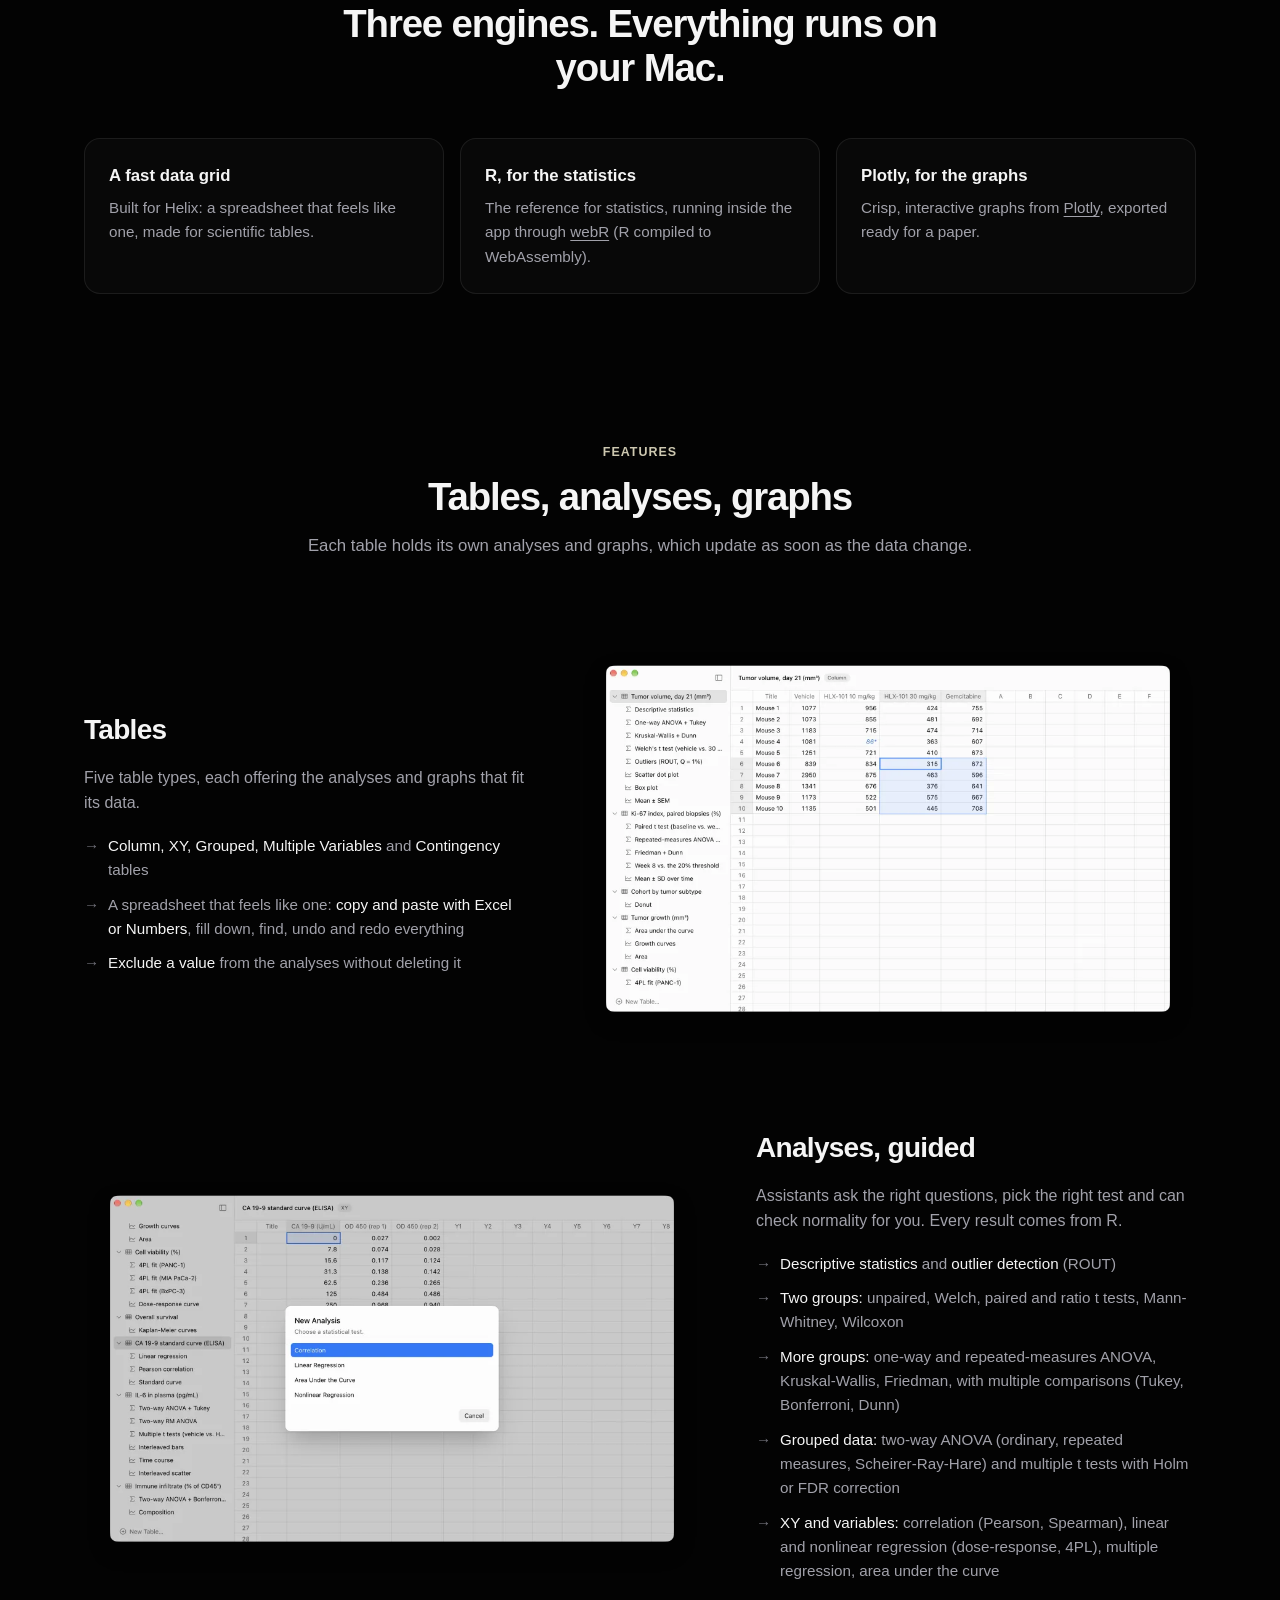
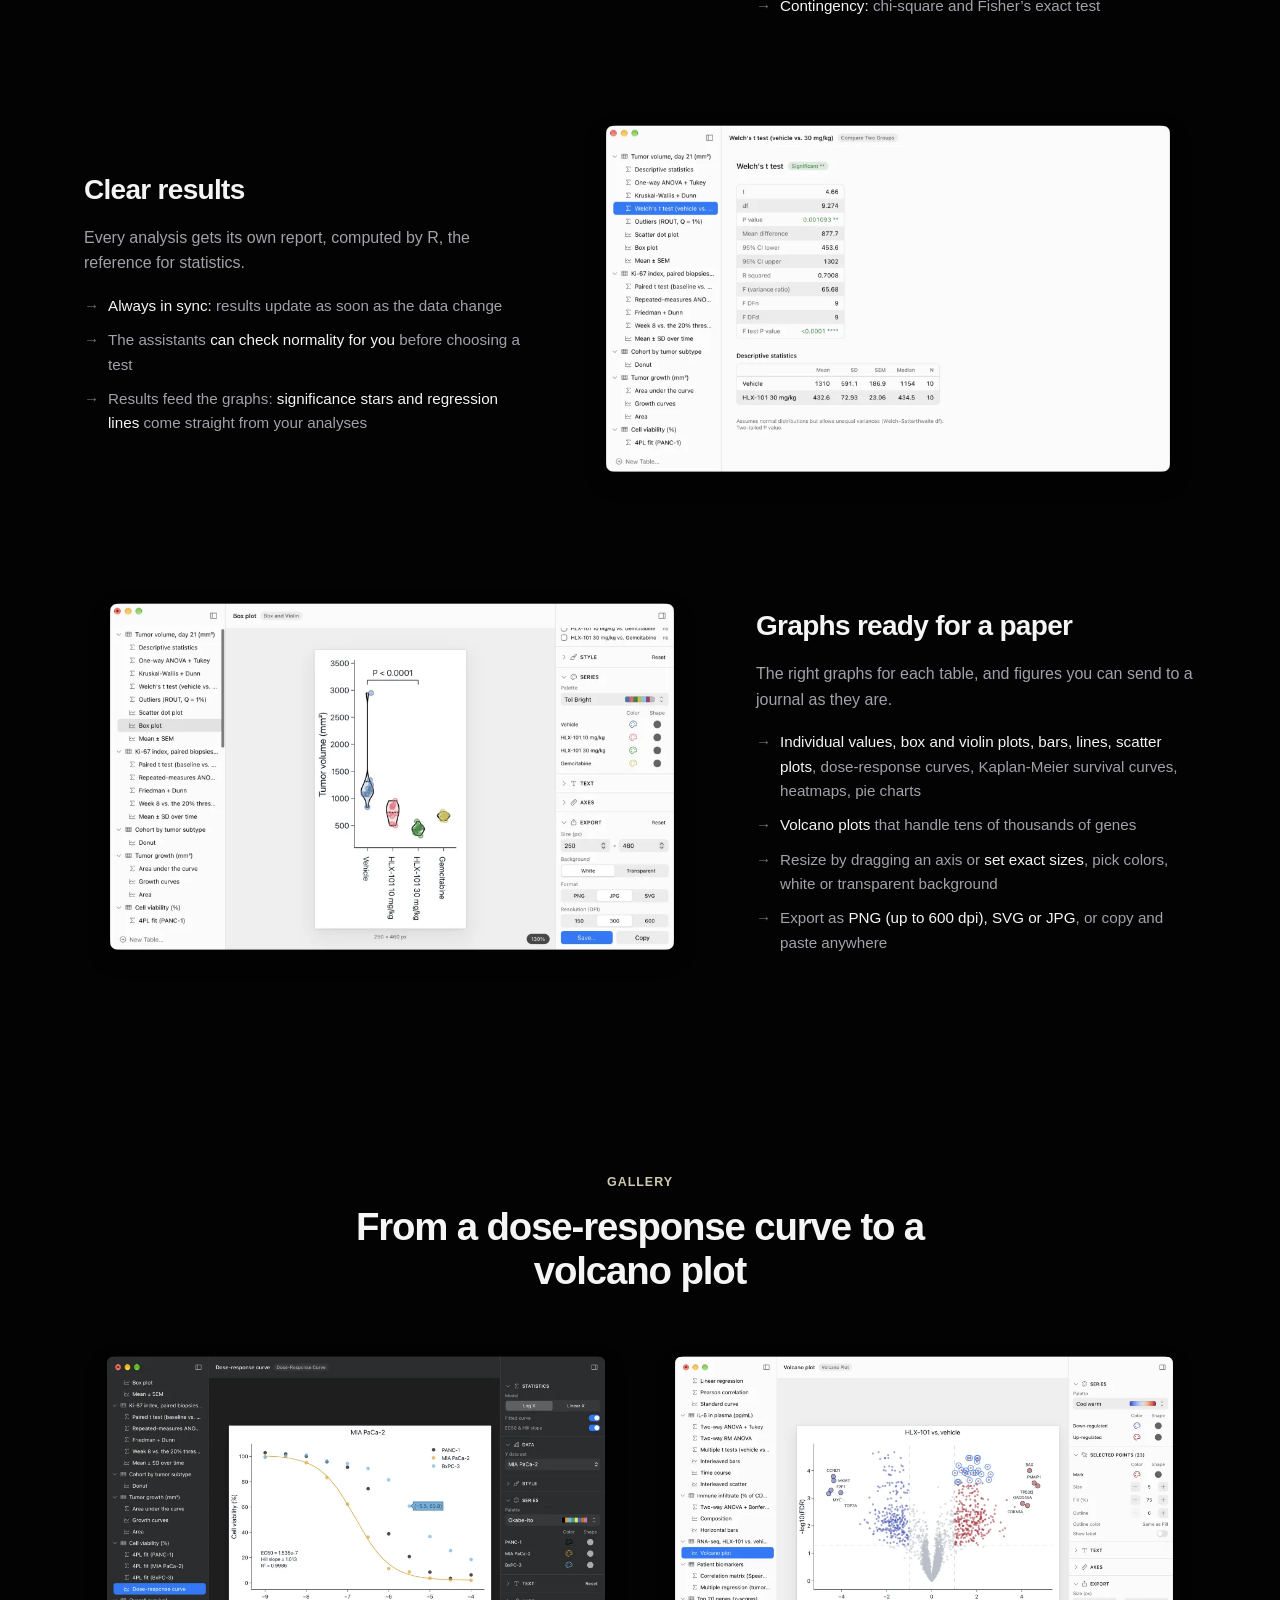
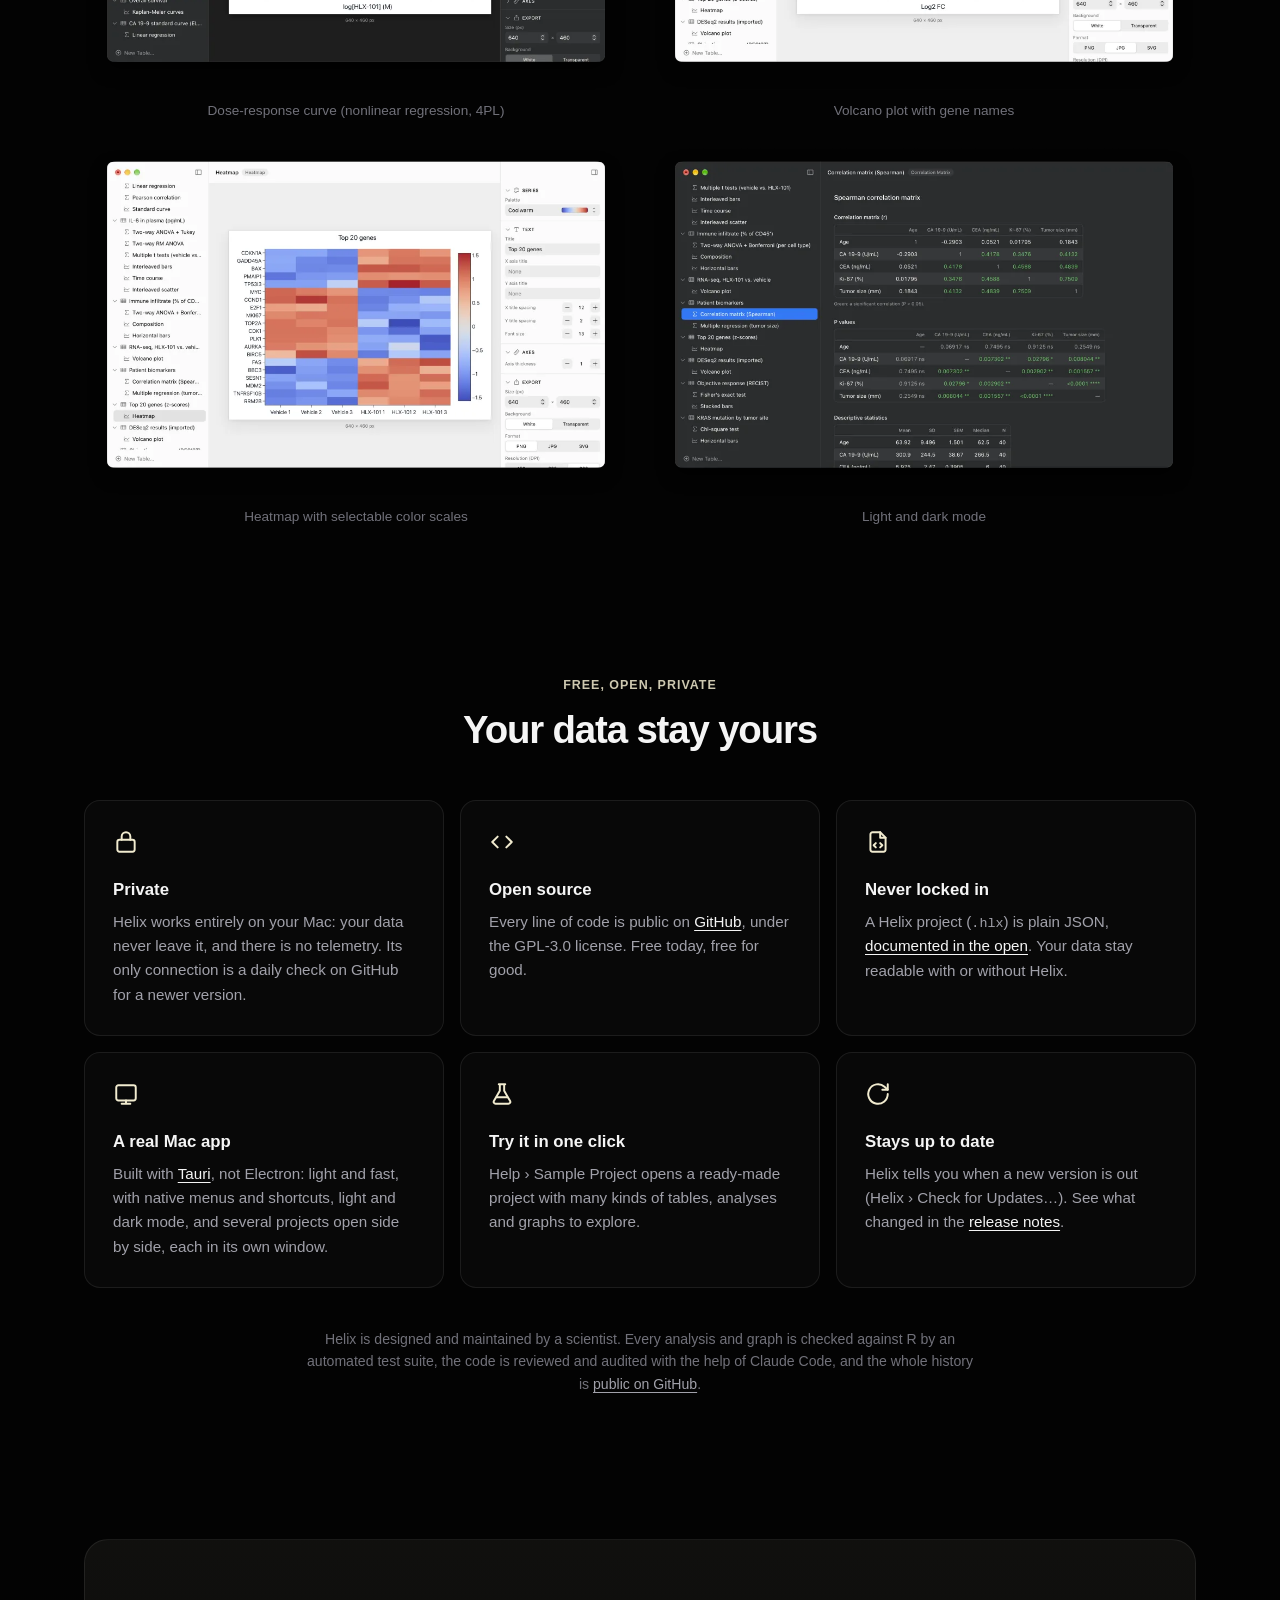
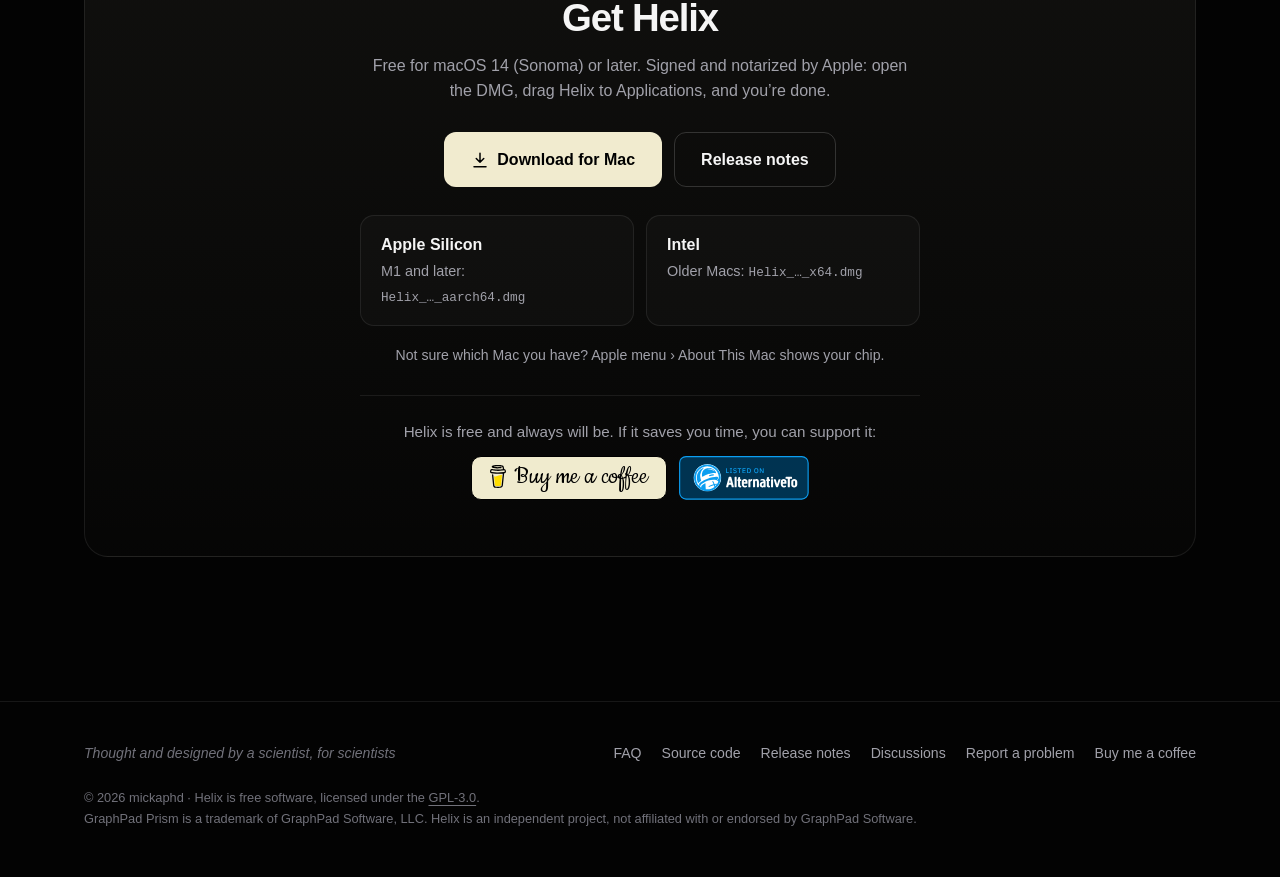
==== commit 6171b201: "Drop the per-point color line Co-Authored-By: Claude Opus 5.5 <noreply@anthropic.com>" ====
--- a/index.html
+++ b/index.html
@@ -144,7 +144,6 @@
                             <li><strong>Column, XY, Grouped, Multiple Variables</strong> and <strong>Contingency</strong> tables</li>
                             <li>A spreadsheet that feels like one: <strong>copy and paste with Excel or Numbers</strong>, fill down, find, undo and redo everything</li>
                             <li><strong>Exclude a value</strong> from the analyses without deleting it</li>
-                            <li><strong>Color</strong> a whole series or a single point</li>
                         </ul>
                     </div>
                     <button class="shot" type="button" aria-label="Enlarge screenshot: a Column table">
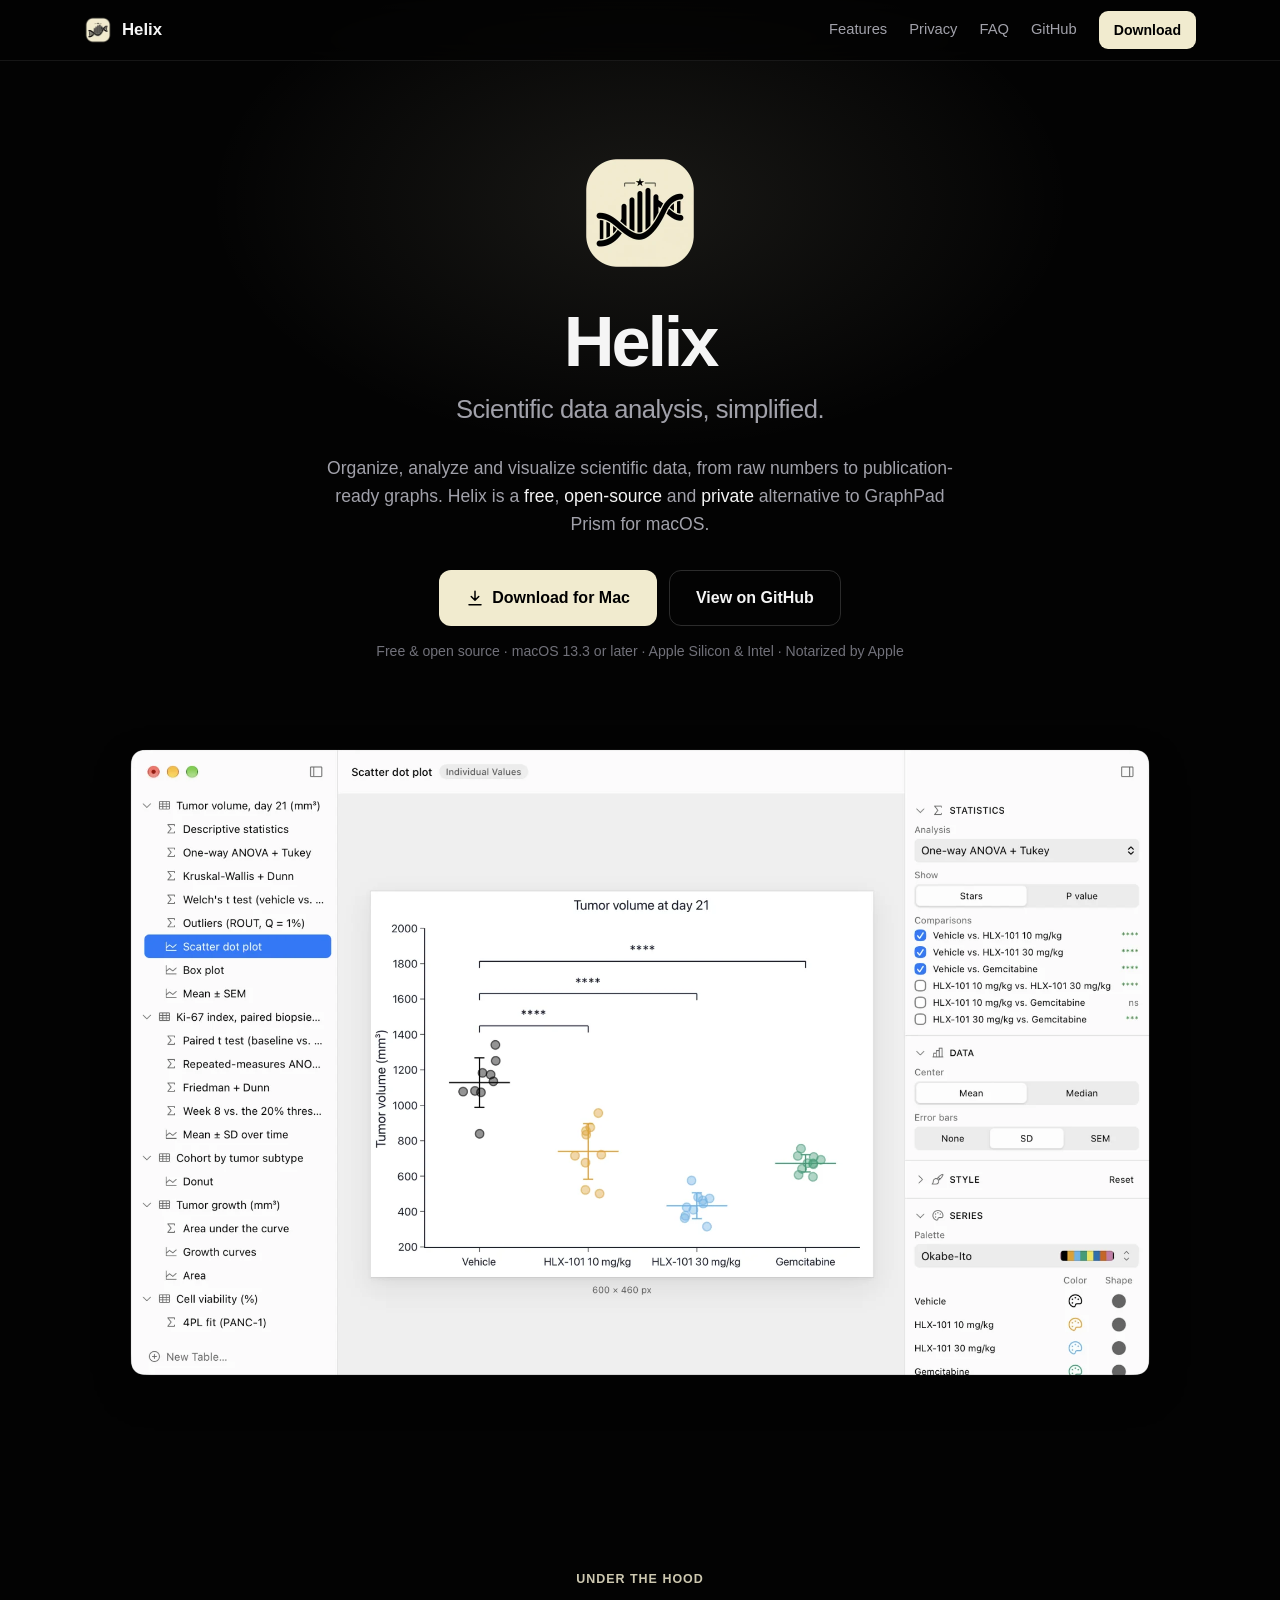
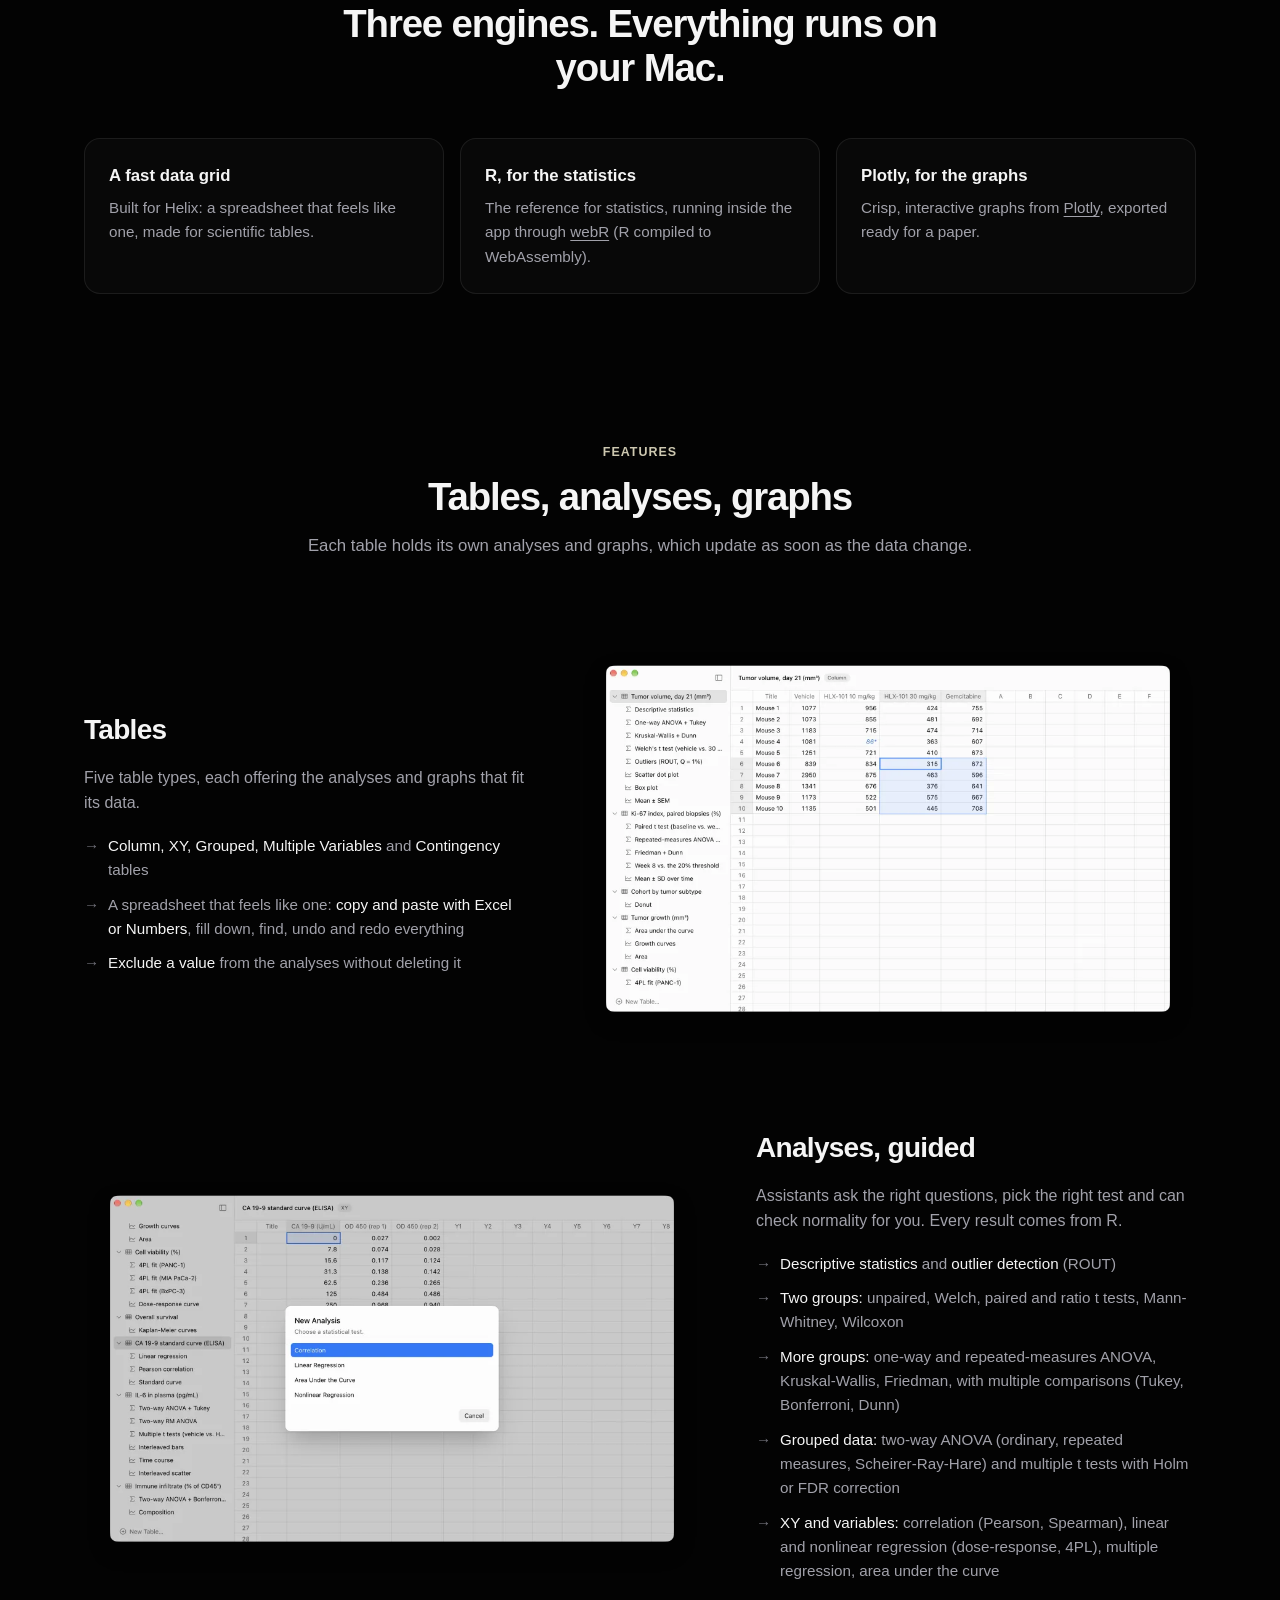
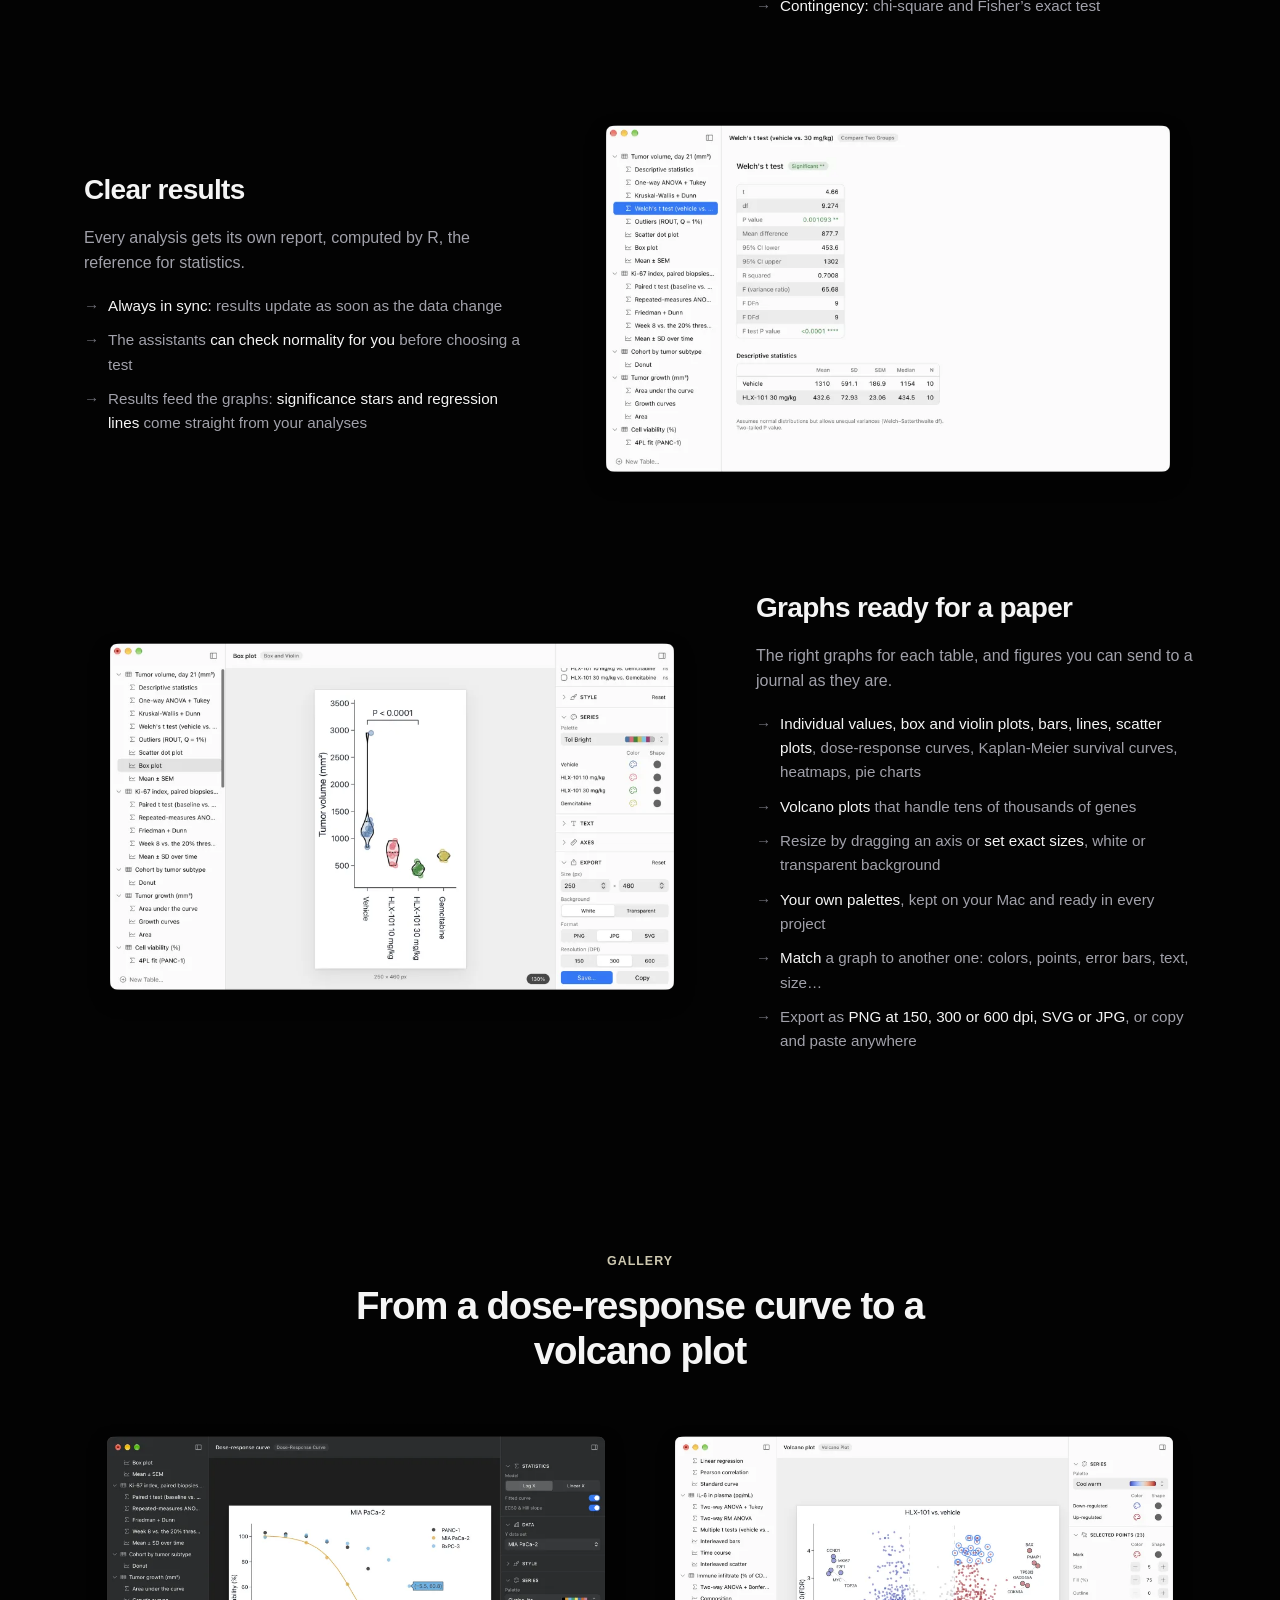
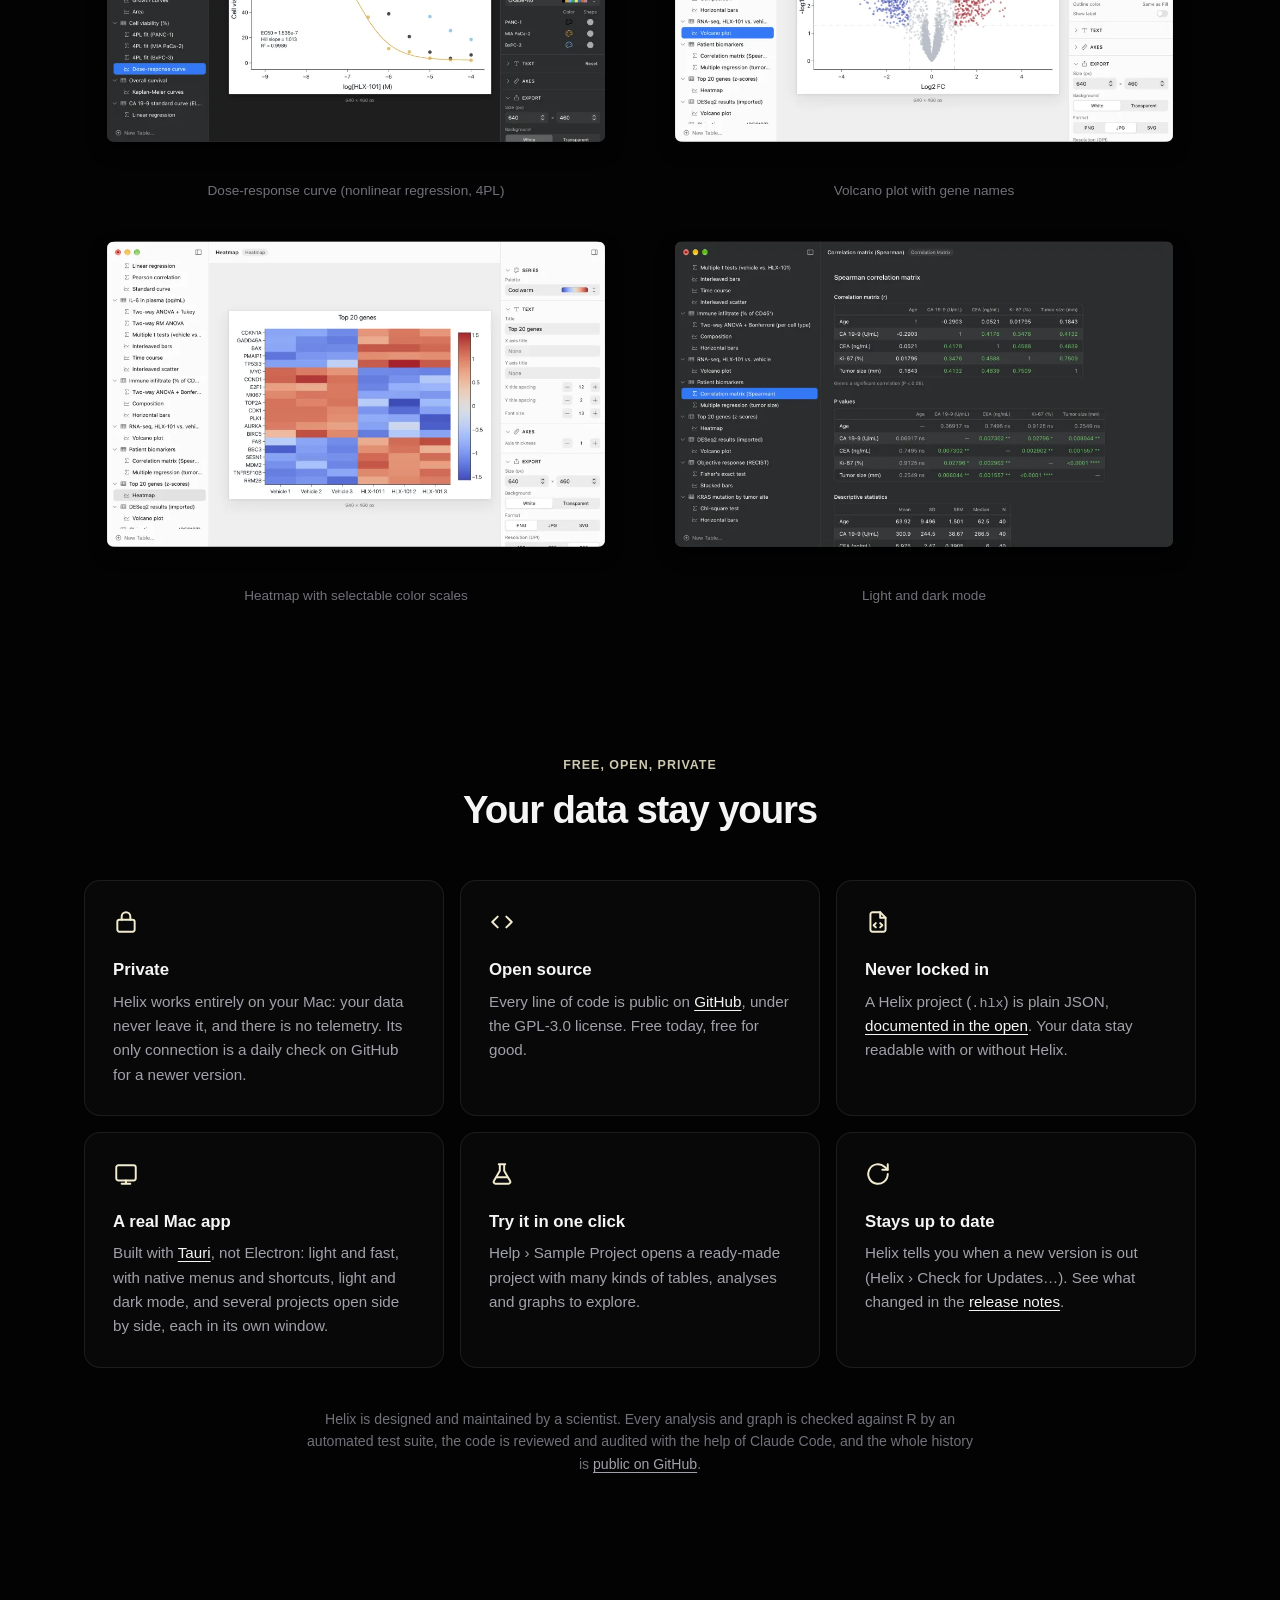
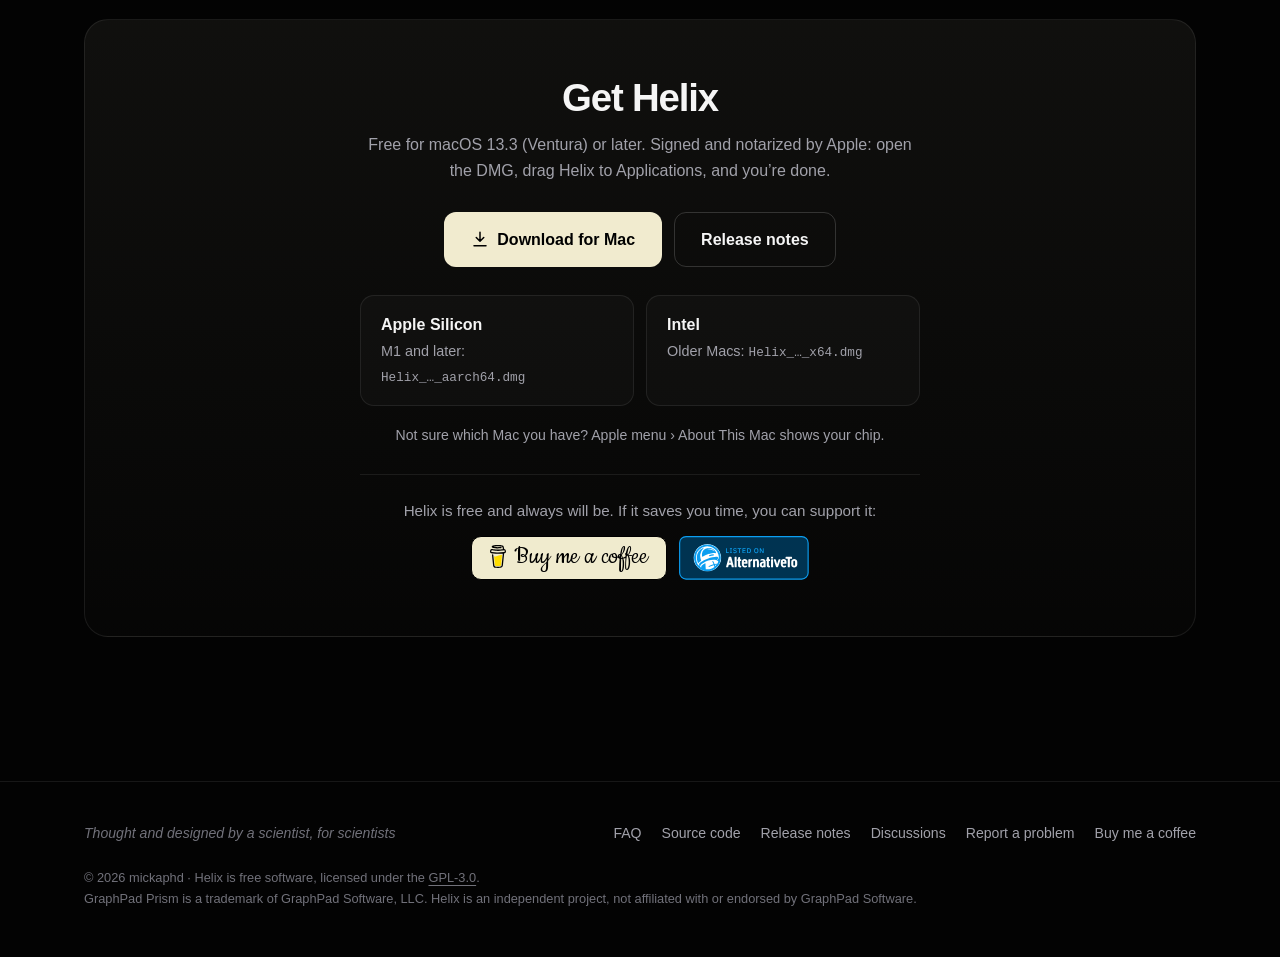
==== commit daa76226: "Update for Helix 1.0.6: macOS 13.3, palettes, Match and export resolutions Co-Authored-By: Claude Op" ====
--- a/index.html
+++ b/index.html
@@ -44,7 +44,7 @@
           "screenshot": "https://www.helix-desktop.com/resources/screenshots/01-overview.webp",
           "applicationCategory": "EducationalApplication",
           "applicationSubCategory": "Scientific data analysis and statistics",
-          "operatingSystem": "macOS 14 or later",
+          "operatingSystem": "macOS 13.3 or later",
           "isAccessibleForFree": true,
           "license": "https://www.gnu.org/licenses/gpl-3.0.html",
           "downloadUrl": "https://github.com/mickaphd/Helix/releases/latest",
@@ -98,7 +98,7 @@
                 </div>
                 <p class="fineprint">
                     <span data-latest-version hidden></span>
-                    Free &amp; open source · macOS 14 or later · Apple Silicon &amp; Intel · Notarized by Apple
+                    Free &amp; open source · macOS 13.3 or later · Apple Silicon &amp; Intel · Notarized by Apple
                 </p>
 
                 <div class="hero-shot">
@@ -191,8 +191,10 @@
                         <ul class="ticks">
                             <li><strong>Individual values, box and violin plots, bars, lines, scatter plots</strong>, dose-response curves, Kaplan-Meier survival curves, heatmaps, pie charts</li>
                             <li><strong>Volcano plots</strong> that handle tens of thousands of genes</li>
-                            <li>Resize by dragging an axis or <strong>set exact sizes</strong>, pick colors, white or transparent background</li>
-                            <li>Export as <strong>PNG (up to 600 dpi), SVG or JPG</strong>, or copy and paste anywhere</li>
+                            <li>Resize by dragging an axis or <strong>set exact sizes</strong>, white or transparent background</li>
+                            <li><strong>Your own palettes</strong>, kept on your Mac and ready in every project</li>
+                            <li><strong>Match</strong> a graph to another one: colors, points, error bars, text, size…</li>
+                            <li>Export as <strong>PNG at 150, 300 or 600 dpi, SVG or JPG</strong>, or copy and paste anywhere</li>
                         </ul>
                     </div>
                     <button class="shot" type="button" aria-label="Enlarge screenshot: box and violin plots">
@@ -281,7 +283,7 @@
             <section id="download" aria-labelledby="download-title">
                 <div class="download-band">
                     <h2 id="download-title">Get Helix</h2>
-                    <p>Free for macOS 14 (Sonoma) or later. Signed and notarized by Apple: open the DMG, drag Helix to Applications, and you’re done.</p>
+                    <p>Free for macOS 13.3 (Ventura) or later. Signed and notarized by Apple: open the DMG, drag Helix to Applications, and you’re done.</p>
                     <div class="cta-row">
                         <a class="btn" href="https://github.com/mickaphd/Helix/releases/latest">
                             <svg viewBox="0 0 24 24" fill="none" stroke="currentColor" stroke-width="2" stroke-linecap="round" stroke-linejoin="round" aria-hidden="true"><path d="M12 3v12m0 0l-5-5m5 5l5-5M4 21h16"/></svg>
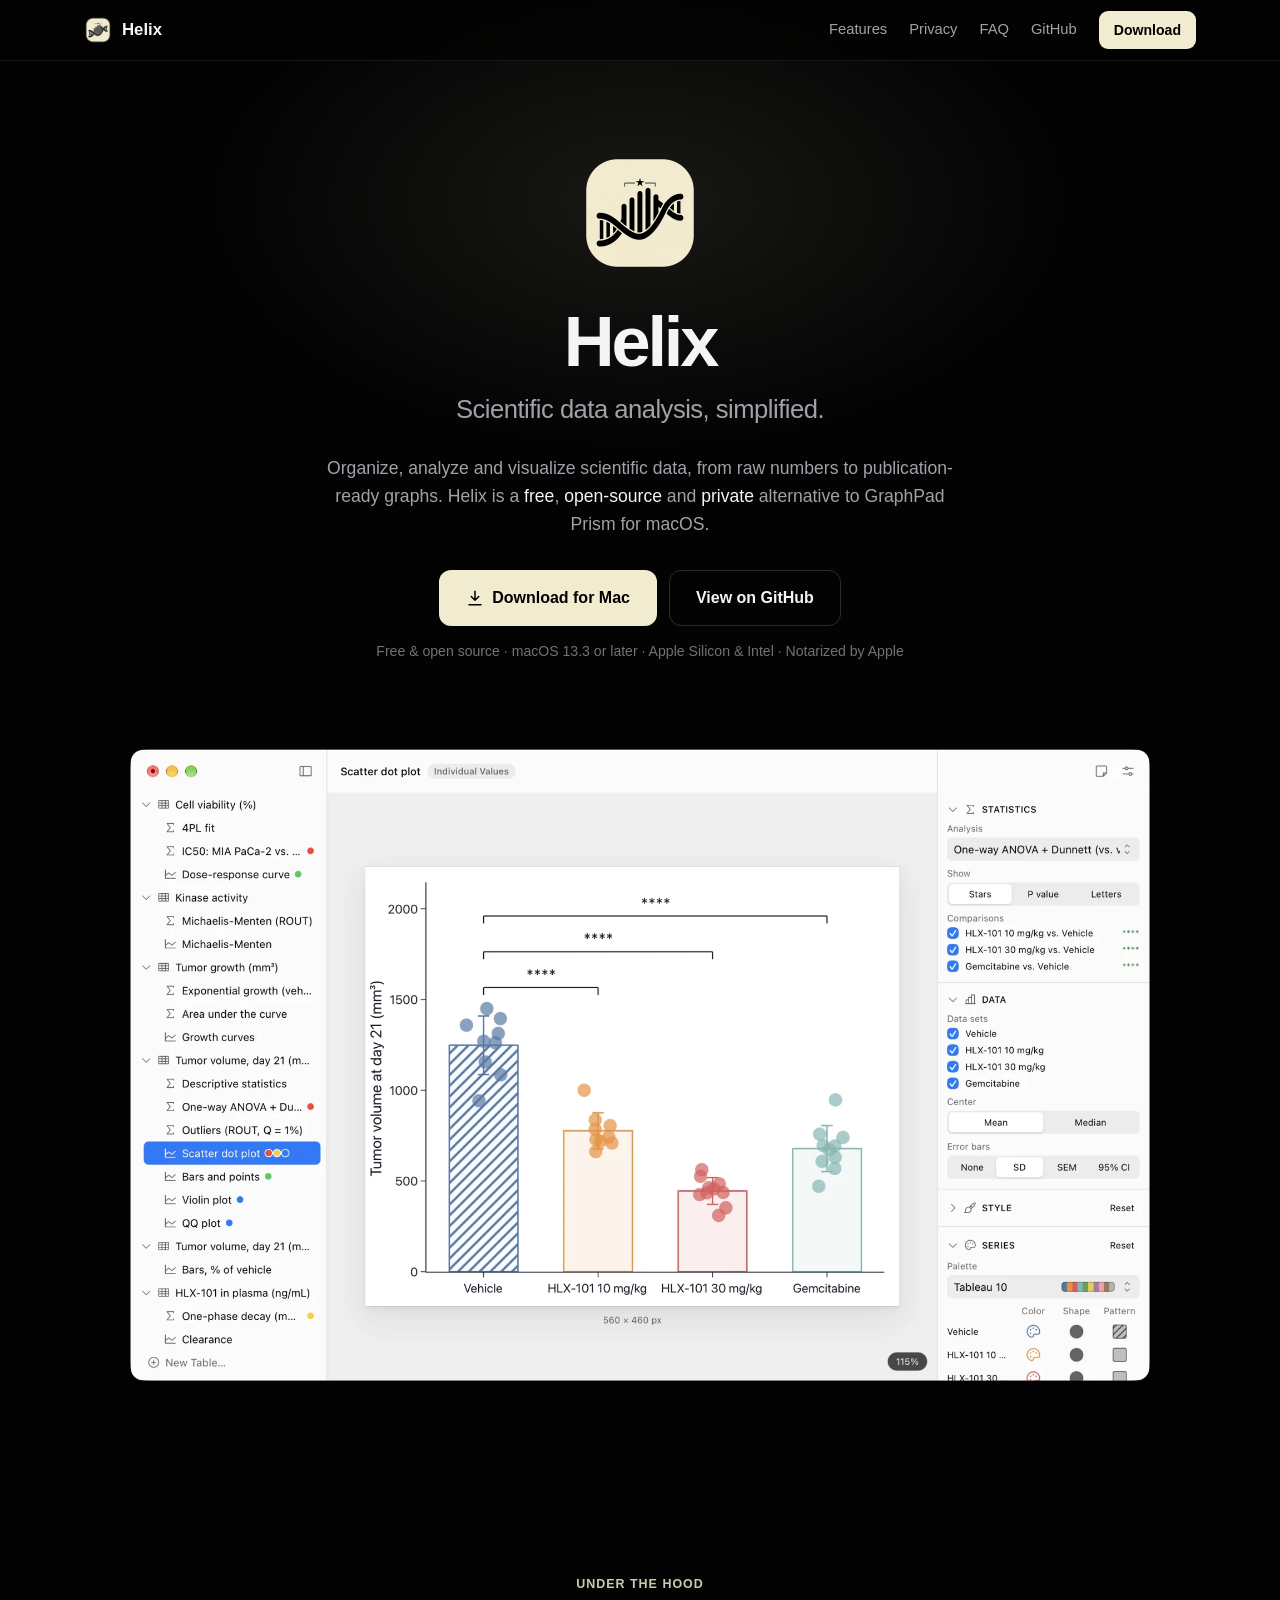
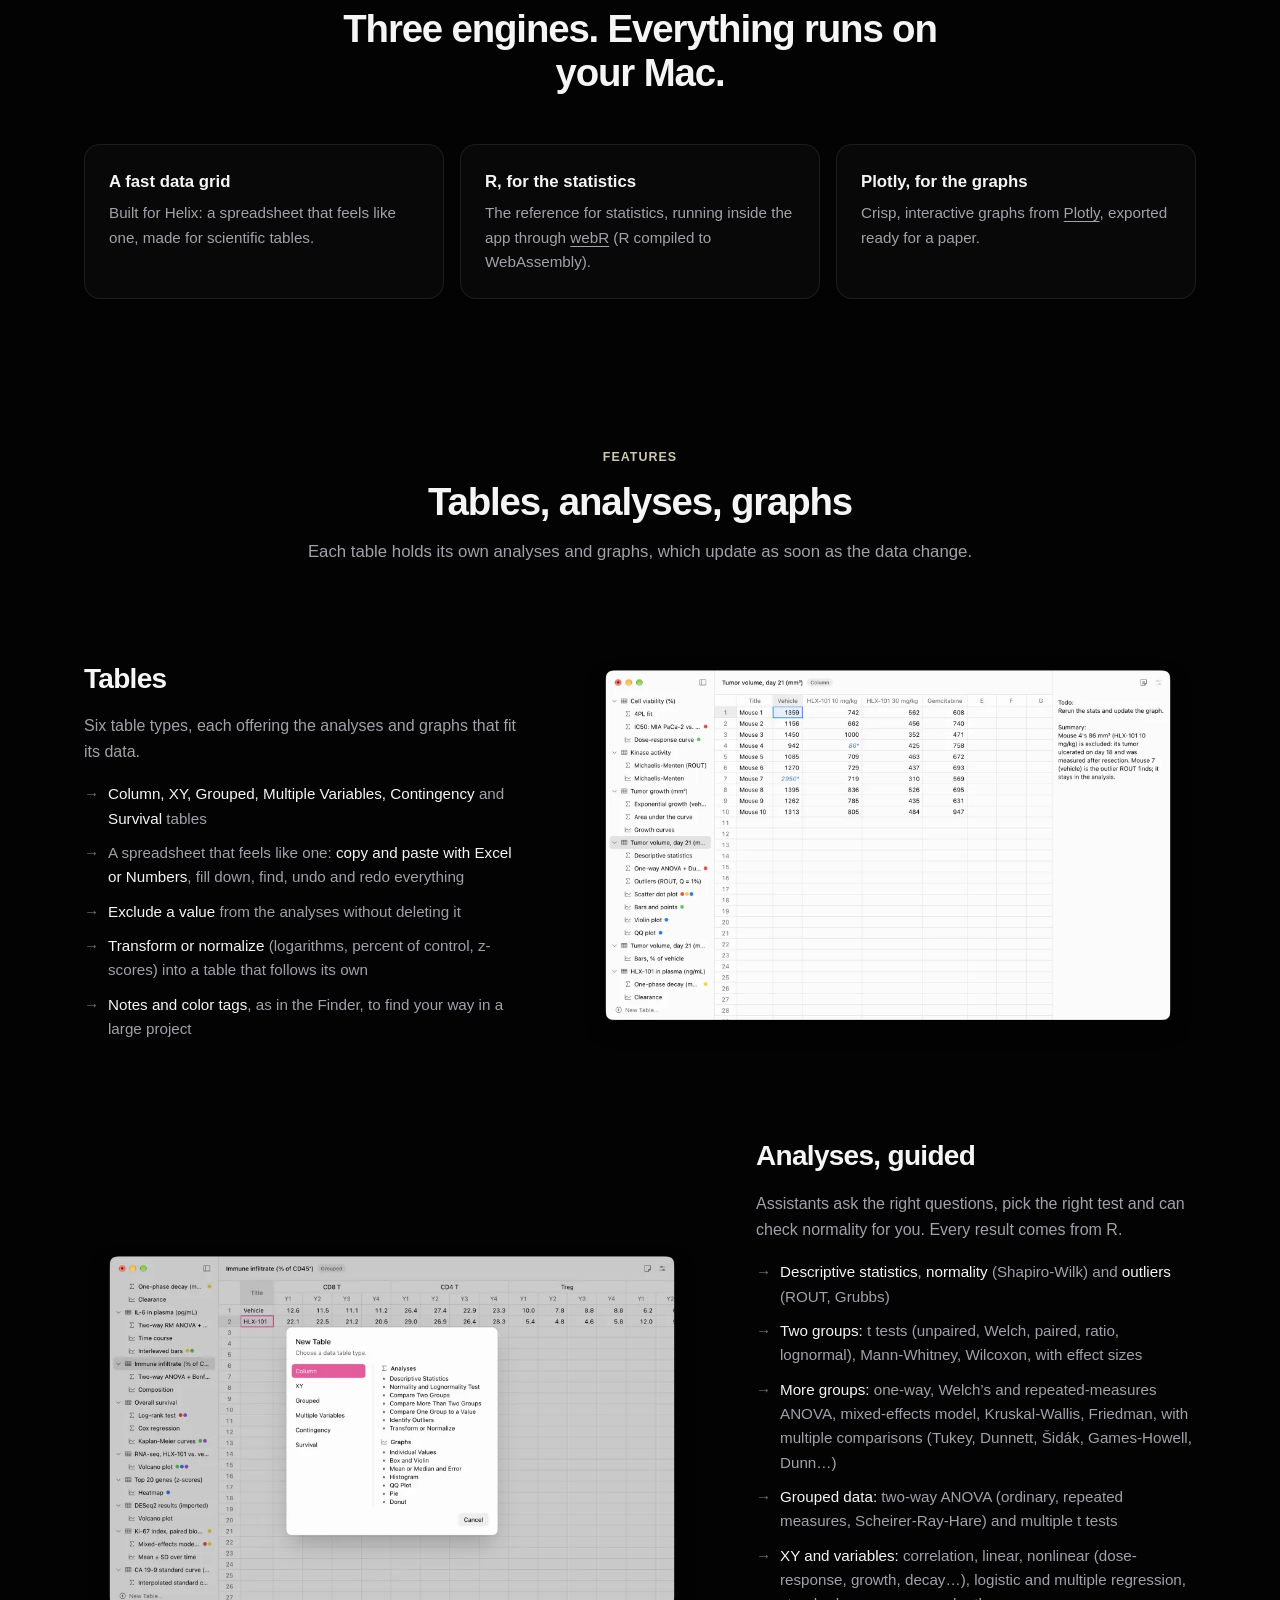
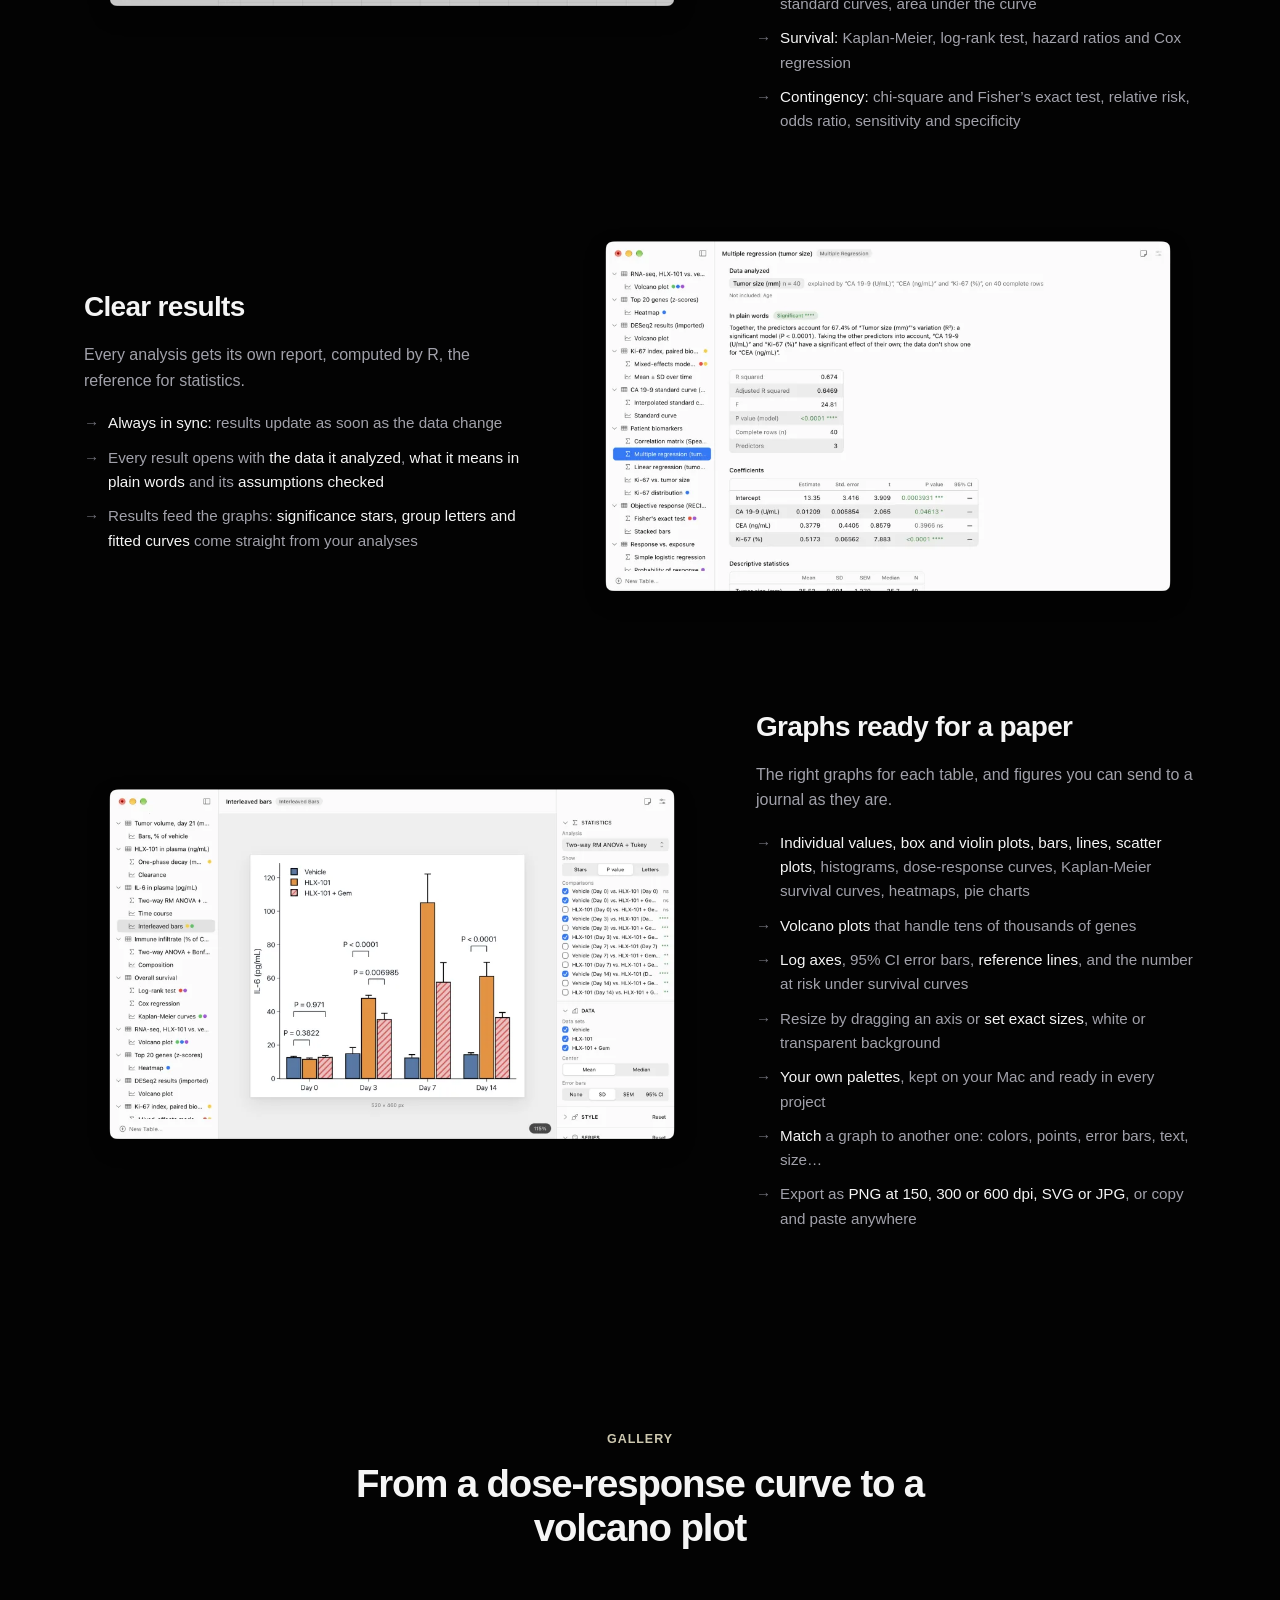
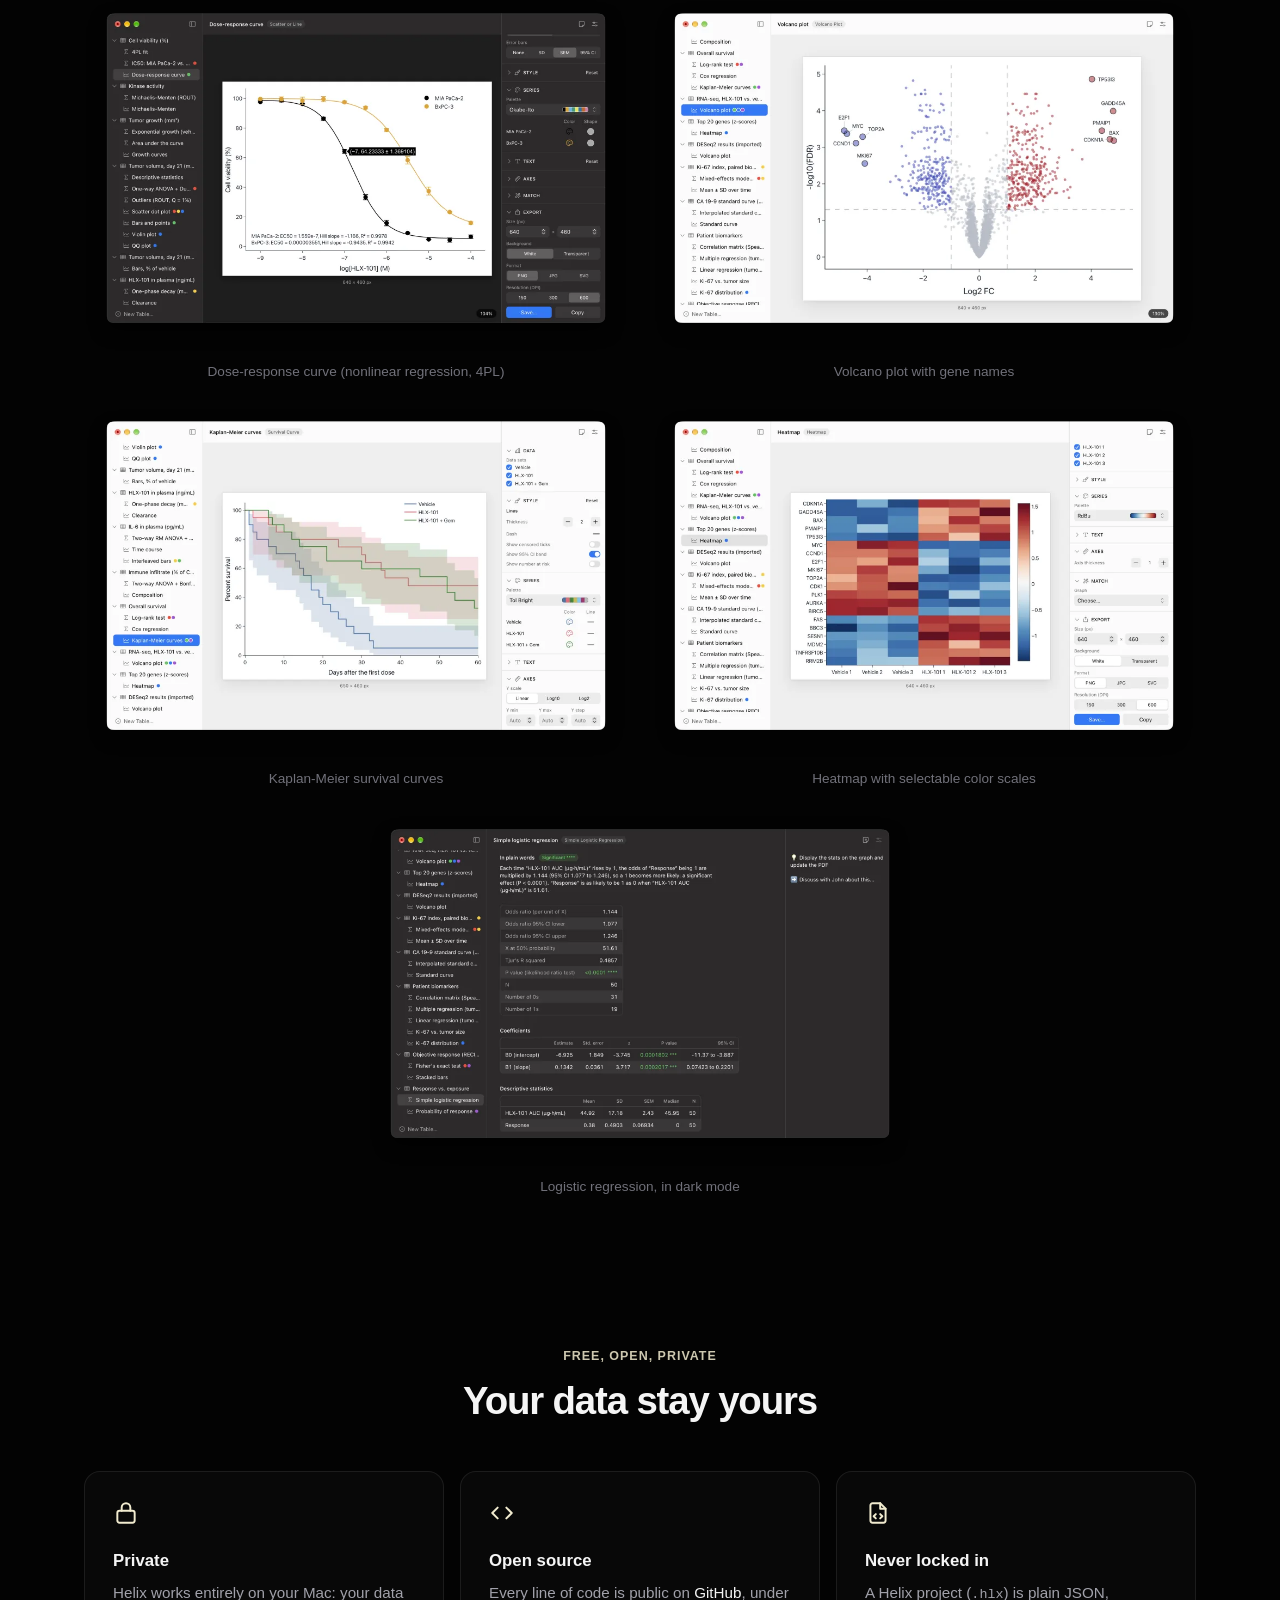
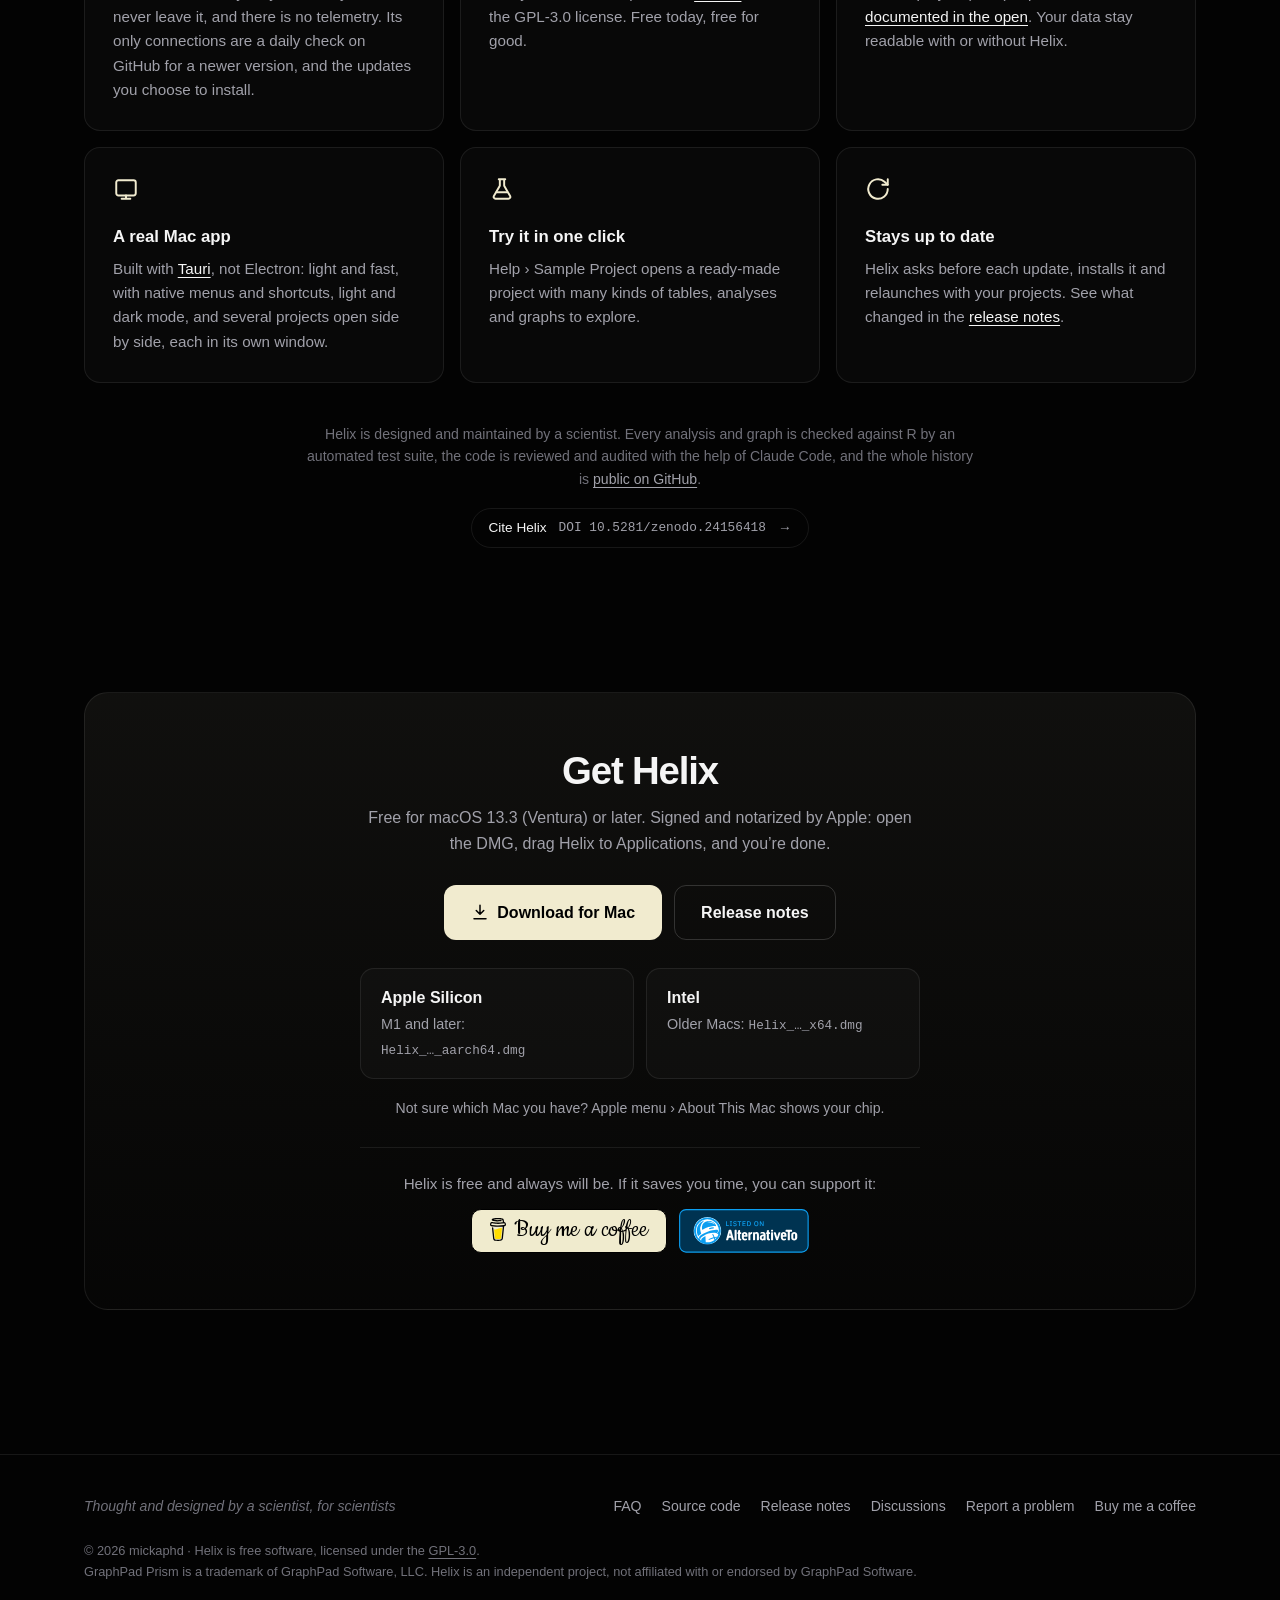
==== commit 90f15e39: "Update for Helix 1.1.0: new screenshots, survival analysis, DOI and citation, image viewer arrows, S" ====
--- a/index.html
+++ b/index.html
@@ -6,7 +6,7 @@
     <meta name="google-site-verification" content="44bbcg_zg1LNMdfkNHbp2J-FtkyaoW60NK-km2U-Y8E" />
 
     <title>Helix: Free GraphPad Prism Alternative for Mac | Scientific Data Analysis</title>
-    <meta name="description" content="Helix is a free, open-source and private alternative to GraphPad Prism for macOS. Organize, analyze and visualize scientific data, from raw numbers to publication-ready graphs, with statistics computed by R.">
+    <meta name="description" content="Helix is a free, open-source alternative to GraphPad Prism for Mac: t tests, ANOVA, mixed models, dose-response curves, survival analysis and publication-ready graphs, computed by R.">
     <meta name="robots" content="max-image-preview:large">
     <meta name="theme-color" content="#030303">
     <link rel="canonical" href="https://www.helix-desktop.com/">
@@ -15,7 +15,7 @@
     <meta property="og:site_name" content="Helix">
     <meta property="og:url" content="https://www.helix-desktop.com/">
     <meta property="og:title" content="Helix: scientific data analysis, simplified">
-    <meta property="og:description" content="A free, open-source and private alternative to GraphPad Prism for macOS. Tables, R-powered statistics and publication-ready graphs.">
+    <meta property="og:description" content="A free, open-source and private alternative to GraphPad Prism for macOS. Tables, statistics computed by R (ANOVA, regression, survival…) and publication-ready graphs.">
     <meta property="og:image" content="https://www.helix-desktop.com/resources/og-image.png">
     <meta property="og:image:width" content="1200">
     <meta property="og:image:height" content="630">
@@ -38,17 +38,32 @@
           "@type": "SoftwareApplication",
           "@id": "https://www.helix-desktop.com/#app",
           "name": "Helix",
+          "alternateName": ["Helix Data Analysis", "Helix for Mac"],
           "description": "Free, open-source and private alternative to GraphPad Prism for macOS. Organize, analyze and visualize scientific data, from raw numbers to publication-ready graphs, with statistics computed by R.",
           "url": "https://www.helix-desktop.com/",
           "image": "https://www.helix-desktop.com/resources/og-image.png",
           "screenshot": "https://www.helix-desktop.com/resources/screenshots/01-overview.webp",
           "applicationCategory": "EducationalApplication",
           "applicationSubCategory": "Scientific data analysis and statistics",
+          "keywords": "GraphPad Prism alternative, statistics, biostatistics, scientific graphs, R, macOS, t test, ANOVA, mixed-effects model, nonlinear regression, dose-response, IC50, EC50, Kaplan-Meier, survival analysis, volcano plot, heatmap",
+          "featureList": [
+            "Column, XY, Grouped, Multiple Variables, Contingency and Survival tables",
+            "t tests, Mann-Whitney and Wilcoxon tests with effect sizes",
+            "One-way, two-way and repeated-measures ANOVA, mixed-effects models, Kruskal-Wallis and Friedman tests with multiple comparisons",
+            "Linear, nonlinear (dose-response, IC50, EC50), logistic and multiple regression",
+            "Kaplan-Meier survival curves, log-rank test, hazard ratios and Cox regression",
+            "Chi-square and Fisher's exact test, relative risk and odds ratio",
+            "Statistics computed by R",
+            "Publication-ready graphs: box and violin plots, bars, scatter plots, volcano plots, heatmaps",
+            "Export as PNG at up to 600 dpi, SVG or JPG",
+            "Works offline, no account, data stays on your Mac"
+          ],
           "operatingSystem": "macOS 13.3 or later",
           "isAccessibleForFree": true,
           "license": "https://www.gnu.org/licenses/gpl-3.0.html",
           "downloadUrl": "https://github.com/mickaphd/Helix/releases/latest",
-          "sameAs": ["https://github.com/mickaphd/Helix"],
+          "sameAs": ["https://github.com/mickaphd/Helix", "https://doi.org/10.5281/zenodo.24156418", "https://alternativeto.net/software/helix-data-analysis-/about/"],
+          "identifier": "https://doi.org/10.5281/zenodo.24156418",
           "offers": { "@type": "Offer", "price": "0", "priceCurrency": "USD" },
           "author": { "@type": "Person", "name": "mickaphd", "url": "https://github.com/mickaphd" }
         }
@@ -103,7 +118,7 @@
 
                 <div class="hero-shot">
                     <button class="shot" type="button" aria-label="Enlarge screenshot: overview of Helix">
-                        <img src="resources/screenshots/01-overview.webp" srcset="resources/screenshots/01-overview-1000.webp 1000w, resources/screenshots/01-overview.webp 2000w" sizes="(max-width: 1160px) 100vw, 1112px" alt="Helix window with the project sidebar, a scatter dot plot with significance stars, and the inspector" width="2000" height="1293" fetchpriority="high">
+                        <img src="resources/screenshots/01-overview.webp" srcset="resources/screenshots/01-overview-1000.webp 1000w, resources/screenshots/01-overview.webp 2000w" sizes="(max-width: 1160px) 100vw, 1112px" alt="Helix window with the project sidebar, a scatter dot plot with significance stars from a one-way ANOVA, and the inspector" width="2000" height="1302" fetchpriority="high">
                     </button>
                 </div>
             </section>
@@ -139,15 +154,17 @@
                 <div class="feature">
                     <div class="feature-text">
                         <h3>Tables</h3>
-                        <p class="lead">Five table types, each offering the analyses and graphs that fit its data.</p>
+                        <p class="lead">Six table types, each offering the analyses and graphs that fit its data.</p>
                         <ul class="ticks">
-                            <li><strong>Column, XY, Grouped, Multiple Variables</strong> and <strong>Contingency</strong> tables</li>
+                            <li><strong>Column, XY, Grouped, Multiple Variables, Contingency</strong> and <strong>Survival</strong> tables</li>
                             <li>A spreadsheet that feels like one: <strong>copy and paste with Excel or Numbers</strong>, fill down, find, undo and redo everything</li>
                             <li><strong>Exclude a value</strong> from the analyses without deleting it</li>
+                            <li><strong>Transform or normalize</strong> (logarithms, percent of control, z-scores) into a table that follows its own</li>
+                            <li><strong>Notes and color tags</strong>, as in the Finder, to find your way in a large project</li>
                         </ul>
                     </div>
                     <button class="shot" type="button" aria-label="Enlarge screenshot: a Column table">
-                        <img src="resources/screenshots/02-table.webp" srcset="resources/screenshots/02-table-1000.webp 1000w, resources/screenshots/02-table.webp 2000w" sizes="(max-width: 900px) 100vw, 640px" alt="A data table in Helix, with the project sidebar listing its analyses and graphs" width="2000" height="1293" loading="lazy">
+                        <img src="resources/screenshots/02-table.webp" srcset="resources/screenshots/02-table-1000.webp 1000w, resources/screenshots/02-table.webp 2000w" sizes="(max-width: 900px) 100vw, 640px" alt="A data table in Helix with an excluded value and a note, and the project sidebar listing its analyses and graphs" width="2000" height="1302" loading="lazy">
                     </button>
                 </div>
 
@@ -156,16 +173,17 @@
                         <h3>Analyses, guided</h3>
                         <p class="lead">Assistants ask the right questions, pick the right test and can check normality for you. Every result comes from R.</p>
                         <ul class="ticks">
-                            <li><strong>Descriptive statistics</strong> and <strong>outlier detection</strong> (ROUT)</li>
-                            <li><strong>Two groups:</strong> unpaired, Welch, paired and ratio t tests, Mann-Whitney, Wilcoxon</li>
-                            <li><strong>More groups:</strong> one-way and repeated-measures ANOVA, Kruskal-Wallis, Friedman, with multiple comparisons (Tukey, Bonferroni, Dunn)</li>
-                            <li><strong>Grouped data:</strong> two-way ANOVA (ordinary, repeated measures, Scheirer-Ray-Hare) and multiple t tests with Holm or FDR correction</li>
-                            <li><strong>XY and variables:</strong> correlation (Pearson, Spearman), linear and nonlinear regression (dose-response, 4PL), multiple regression, area under the curve</li>
-                            <li><strong>Contingency:</strong> chi-square and Fisher’s exact test</li>
+                            <li><strong>Descriptive statistics</strong>, <strong>normality</strong> (Shapiro-Wilk) and <strong>outliers</strong> (ROUT, Grubbs)</li>
+                            <li><strong>Two groups:</strong> t tests (unpaired, Welch, paired, ratio, lognormal), Mann-Whitney, Wilcoxon, with effect sizes</li>
+                            <li><strong>More groups:</strong> one-way, Welch’s and repeated-measures ANOVA, mixed-effects model, Kruskal-Wallis, Friedman, with multiple comparisons (Tukey, Dunnett, Šidák, Games-Howell, Dunn…)</li>
+                            <li><strong>Grouped data:</strong> two-way ANOVA (ordinary, repeated measures, Scheirer-Ray-Hare) and multiple t tests</li>
+                            <li><strong>XY and variables:</strong> correlation, linear, nonlinear (dose-response, growth, decay…), logistic and multiple regression, standard curves, area under the curve</li>
+                            <li><strong>Survival:</strong> Kaplan-Meier, log-rank test, hazard ratios and Cox regression</li>
+                            <li><strong>Contingency:</strong> chi-square and Fisher’s exact test, relative risk, odds ratio, sensitivity and specificity</li>
                         </ul>
                     </div>
-                    <button class="shot" type="button" aria-label="Enlarge screenshot: the analysis assistant">
-                        <img src="resources/screenshots/03-wizard.webp" srcset="resources/screenshots/03-wizard-1000.webp 1000w, resources/screenshots/03-wizard.webp 2000w" sizes="(max-width: 900px) 100vw, 640px" alt="The New Analysis assistant in Helix proposing the tests that fit an XY standard curve table" width="2000" height="1293" loading="lazy">
+                    <button class="shot" type="button" aria-label="Enlarge screenshot: the New Table window">
+                        <img src="resources/screenshots/03-wizard.webp" srcset="resources/screenshots/03-wizard-1000.webp 1000w, resources/screenshots/03-wizard.webp 2000w" sizes="(max-width: 900px) 100vw, 640px" alt="The New Table window in Helix, listing the six table types and the analyses and graphs each one offers" width="2000" height="1302" loading="lazy">
                     </button>
                 </div>
 
@@ -175,12 +193,12 @@
                         <p class="lead">Every analysis gets its own report, computed by R, the reference for statistics.</p>
                         <ul class="ticks">
                             <li><strong>Always in sync:</strong> results update as soon as the data change</li>
-                            <li>The assistants <strong>can check normality for you</strong> before choosing a test</li>
-                            <li>Results feed the graphs: <strong>significance stars and regression lines</strong> come straight from your analyses</li>
+                            <li>Every result opens with <strong>the data it analyzed</strong>, <strong>what it means in plain words</strong> and its <strong>assumptions checked</strong></li>
+                            <li>Results feed the graphs: <strong>significance stars, group letters and fitted curves</strong> come straight from your analyses</li>
                         </ul>
                     </div>
                     <button class="shot" type="button" aria-label="Enlarge screenshot: an analysis report">
-                        <img src="resources/screenshots/04-results.webp" srcset="resources/screenshots/04-results-1000.webp 1000w, resources/screenshots/04-results.webp 2000w" sizes="(max-width: 900px) 100vw, 640px" alt="Welch’s t test report in Helix: t, degrees of freedom, P value, 95% confidence interval and descriptive statistics" width="2000" height="1293" loading="lazy">
+                        <img src="resources/screenshots/04-results.webp" srcset="resources/screenshots/04-results-1000.webp 1000w, resources/screenshots/04-results.webp 2000w" sizes="(max-width: 900px) 100vw, 640px" alt="Multiple regression report in Helix: what the result means in plain words, R squared, P value and coefficients" width="2000" height="1302" loading="lazy">
                     </button>
                 </div>
 
@@ -189,16 +207,17 @@
                         <h3>Graphs ready for a paper</h3>
                         <p class="lead">The right graphs for each table, and figures you can send to a journal as they are.</p>
                         <ul class="ticks">
-                            <li><strong>Individual values, box and violin plots, bars, lines, scatter plots</strong>, dose-response curves, Kaplan-Meier survival curves, heatmaps, pie charts</li>
+                            <li><strong>Individual values, box and violin plots, bars, lines, scatter plots</strong>, histograms, dose-response curves, Kaplan-Meier survival curves, heatmaps, pie charts</li>
                             <li><strong>Volcano plots</strong> that handle tens of thousands of genes</li>
+                            <li><strong>Log axes</strong>, 95% CI error bars, <strong>reference lines</strong>, and the number at risk under survival curves</li>
                             <li>Resize by dragging an axis or <strong>set exact sizes</strong>, white or transparent background</li>
                             <li><strong>Your own palettes</strong>, kept on your Mac and ready in every project</li>
                             <li><strong>Match</strong> a graph to another one: colors, points, error bars, text, size…</li>
                             <li>Export as <strong>PNG at 150, 300 or 600 dpi, SVG or JPG</strong>, or copy and paste anywhere</li>
                         </ul>
                     </div>
-                    <button class="shot" type="button" aria-label="Enlarge screenshot: box and violin plots">
-                        <img src="resources/screenshots/05-box-violin.webp" srcset="resources/screenshots/05-box-violin-1000.webp 1000w, resources/screenshots/05-box-violin.webp 2000w" sizes="(max-width: 900px) 100vw, 640px" alt="Box and violin plot with its P value in Helix" width="2000" height="1293" loading="lazy">
+                    <button class="shot" type="button" aria-label="Enlarge screenshot: grouped bars with P values">
+                        <img src="resources/screenshots/05-bars.webp" srcset="resources/screenshots/05-bars-1000.webp 1000w, resources/screenshots/05-bars.webp 2000w" sizes="(max-width: 900px) 100vw, 640px" alt="Interleaved bars with P values from a two-way repeated-measures ANOVA in Helix" width="2000" height="1302" loading="lazy">
                     </button>
                 </div>
             </section>
@@ -211,27 +230,33 @@
                 <div class="gallery">
                     <figure>
                         <button class="shot" type="button" aria-label="Enlarge screenshot: dose-response curve">
-                            <img src="resources/screenshots/06-dose-response.webp" srcset="resources/screenshots/06-dose-response-1000.webp 1000w, resources/screenshots/06-dose-response.webp 2000w" sizes="(max-width: 640px) 100vw, 556px" alt="Dose-response curve fitted by nonlinear regression (4PL) in Helix" width="2000" height="1293" loading="lazy">
+                            <img src="resources/screenshots/06-dose-response.webp" srcset="resources/screenshots/06-dose-response-1000.webp 1000w, resources/screenshots/06-dose-response.webp 2000w" sizes="(max-width: 640px) 100vw, 556px" alt="Two dose-response curves fitted by nonlinear regression (4PL) with their EC50, in dark mode, with export options at 150, 300 or 600 dpi in Helix" width="2000" height="1302" loading="lazy">
                         </button>
                         <figcaption>Dose-response curve (nonlinear regression, 4PL)</figcaption>
                     </figure>
                     <figure>
                         <button class="shot" type="button" aria-label="Enlarge screenshot: volcano plot">
-                            <img src="resources/screenshots/07-volcano.webp" srcset="resources/screenshots/07-volcano-1000.webp 1000w, resources/screenshots/07-volcano.webp 2000w" sizes="(max-width: 640px) 100vw, 556px" alt="Volcano plot with gene names labeled in Helix" width="2000" height="1293" loading="lazy">
+                            <img src="resources/screenshots/07-volcano.webp" srcset="resources/screenshots/07-volcano-1000.webp 1000w, resources/screenshots/07-volcano.webp 2000w" sizes="(max-width: 640px) 100vw, 556px" alt="Volcano plot with gene names labeled in Helix" width="2000" height="1302" loading="lazy">
                         </button>
                         <figcaption>Volcano plot with gene names</figcaption>
                     </figure>
                     <figure>
+                        <button class="shot" type="button" aria-label="Enlarge screenshot: Kaplan-Meier survival curves">
+                            <img src="resources/screenshots/10-survival.webp" srcset="resources/screenshots/10-survival-1000.webp 1000w, resources/screenshots/10-survival.webp 2000w" sizes="(max-width: 640px) 100vw, 556px" alt="Kaplan-Meier survival curves of three groups with their 95% confidence bands in Helix" width="2000" height="1302" loading="lazy">
+                        </button>
+                        <figcaption>Kaplan-Meier survival curves</figcaption>
+                    </figure>
+                    <figure>
                         <button class="shot" type="button" aria-label="Enlarge screenshot: heatmap">
-                            <img src="resources/screenshots/08-heatmap.webp" srcset="resources/screenshots/08-heatmap-1000.webp 1000w, resources/screenshots/08-heatmap.webp 2000w" sizes="(max-width: 640px) 100vw, 556px" alt="Heatmap of the top 20 genes with the Coolwarm color scale and export options in Helix" width="2000" height="1293" loading="lazy">
+                            <img src="resources/screenshots/08-heatmap.webp" srcset="resources/screenshots/08-heatmap-1000.webp 1000w, resources/screenshots/08-heatmap.webp 2000w" sizes="(max-width: 640px) 100vw, 556px" alt="Heatmap of the top 20 genes with a red-blue color scale and export options in Helix" width="2000" height="1302" loading="lazy">
                         </button>
                         <figcaption>Heatmap with selectable color scales</figcaption>
                     </figure>
                     <figure>
-                        <button class="shot" type="button" aria-label="Enlarge screenshot: dark mode">
-                            <img src="resources/screenshots/09-dark.webp" srcset="resources/screenshots/09-dark-1000.webp 1000w, resources/screenshots/09-dark.webp 2000w" sizes="(max-width: 640px) 100vw, 556px" alt="Helix in dark mode" width="2000" height="1293" loading="lazy">
-                        </button>
-                        <figcaption>Light and dark mode</figcaption>
+                        <button class="shot" type="button" aria-label="Enlarge screenshot: logistic regression in dark mode">
+                            <img src="resources/screenshots/09-dark.webp" srcset="resources/screenshots/09-dark-1000.webp 1000w, resources/screenshots/09-dark.webp 2000w" sizes="(max-width: 640px) 100vw, 556px" alt="Simple logistic regression report in Helix, in dark mode, with notes beside it" width="2000" height="1302" loading="lazy">
+                        </button>
+                        <figcaption>Logistic regression, in dark mode</figcaption>
                     </figure>
                 </div>
             </section>
@@ -245,7 +270,7 @@
                     <div class="card">
                         <svg class="icon" viewBox="0 0 24 24" fill="none" stroke="currentColor" stroke-width="1.8" stroke-linecap="round" stroke-linejoin="round" aria-hidden="true"><rect x="4" y="10" width="16" height="11" rx="2"/><path d="M8 10V7a4 4 0 0 1 8 0v3"/></svg>
                         <h3>Private</h3>
-                        <p>Helix works entirely on your Mac: your data never leave it, and there is no telemetry. Its only connection is a daily check on GitHub for a newer version.</p>
+                        <p>Helix works entirely on your Mac: your data never leave it, and there is no telemetry. Its only connections are a daily check on GitHub for a newer version, and the updates you choose to install.</p>
                     </div>
                     <div class="card">
                         <svg class="icon" viewBox="0 0 24 24" fill="none" stroke="currentColor" stroke-width="1.8" stroke-linecap="round" stroke-linejoin="round" aria-hidden="true"><path d="M8 7l-5 5 5 5M16 7l5 5-5 5"/></svg>
@@ -270,13 +295,16 @@
                     <div class="card">
                         <svg class="icon" viewBox="0 0 24 24" fill="none" stroke="currentColor" stroke-width="1.8" stroke-linecap="round" stroke-linejoin="round" aria-hidden="true"><path d="M21 12a9 9 0 1 1-3-6.7L21 8"/><path d="M21 3v5h-5"/></svg>
                         <h3>Stays up to date</h3>
-                        <p>Helix tells you when a new version is out (Helix › Check for Updates…). See what changed in the <a href="https://github.com/mickaphd/Helix/releases">release notes</a>.</p>
+                        <p>Helix asks before each update, installs it and relaunches with your projects. See what changed in the <a href="https://github.com/mickaphd/Helix/releases">release notes</a>.</p>
                     </div>
                 </div>
                 <p class="made-with">
                     Helix is designed and maintained by a scientist. Every analysis and graph is checked against R
                     by an automated test suite, the code is reviewed and audited with the help of Claude Code,
                     and the whole history is <a href="https://github.com/mickaphd/Helix/commits/main">public on GitHub</a>.
+                </p>
+                <p class="cite-row">
+                    <a class="cite" href="/faq/#cite"><span class="cite-label">Cite Helix</span><span class="cite-doi">DOI 10.5281/zenodo.24156418</span><span class="cite-arrow" aria-hidden="true">→</span></a>
                 </p>
             </section>
 
@@ -334,8 +362,10 @@
     </footer>
 
     <dialog class="lightbox" aria-label="Enlarged screenshot">
-        <button type="button" aria-label="Close">&times;</button>
+        <button class="lb-close" type="button" aria-label="Close">&times;</button>
+        <button class="lb-nav lb-prev" type="button" aria-label="Previous screenshot">&#8249;</button>
         <img alt="">
+        <button class="lb-nav lb-next" type="button" aria-label="Next screenshot">&#8250;</button>
     </dialog>
 </body>
 </html>
--- a/assets/site.css
+++ b/assets/site.css
@@ -125,6 +125,18 @@
 .card code { font-family: var(--mono); font-size: 0.88em; }
 .made-with { max-width: 680px; margin: 40px auto 0; text-align: center; color: var(--text-faint); font-size: 0.88rem; }
 .made-with a { color: var(--text-muted); }
+.cite-row { margin-top: 18px; text-align: center; }
+.cite {
+    display: inline-flex; align-items: center; gap: 12px;
+    padding: 8px 16px; border: 1px solid var(--border); border-radius: 999px;
+    color: var(--text-muted); font-size: 0.85rem; text-decoration: none;
+    transition: border-color var(--ease), color var(--ease);
+}
+.cite:hover { border-color: var(--text-faint); color: var(--text); }
+.cite-label { color: var(--text); font-weight: 500; }
+.cite-doi { font-family: var(--mono); font-size: 0.8rem; }
+.cite-arrow { transition: transform var(--ease); }
+.cite:hover .cite-arrow { transform: translateX(3px); }
 
 .feature { display: grid; grid-template-columns: 5fr 7fr; gap: 56px; align-items: center; padding: 40px 0; }
 .feature.reverse { grid-template-columns: 7fr 5fr; }
@@ -139,6 +151,7 @@
 
 .gallery { display: grid; grid-template-columns: repeat(2, 1fr); gap: 24px; }
 .gallery figcaption { color: var(--text-faint); font-size: 0.85rem; margin-top: 8px; text-align: center; }
+.gallery figure:last-child:nth-child(odd) { grid-column: 1 / -1; justify-self: center; width: calc(50% - 12px); }
 
 .download-band {
     text-align: center; padding: 56px 24px;
@@ -197,6 +210,8 @@
 .faq summary:hover::after { color: var(--cream); }
 .answer { padding: 0 32px 22px 0; color: var(--text-muted); }
 .answer code { font-family: var(--mono); font-size: 0.88em; color: var(--text); }
+.answer p + p { margin-top: 12px; }
+.answer .quote { padding-left: 14px; border-left: 2px solid var(--border); color: var(--text); }
 
 /* Footer */
 
@@ -221,10 +236,25 @@
 }
 .lightbox[open] { display: flex; }
 .lightbox::backdrop { background: rgba(0, 0, 0, 0.9); -webkit-backdrop-filter: blur(8px); backdrop-filter: blur(8px); }
-.lightbox img { max-width: 94vw; max-height: 90vh; width: auto; }
-.lightbox button {
-    position: absolute; top: 16px; right: 20px;
-    background: none; border: 0; color: #fff; font-size: 38px; line-height: 1; cursor: pointer;
+.lightbox img { max-width: calc(100vw - 160px); max-height: 88vh; width: auto; }
+.lightbox button { position: absolute; background: none; border: 0; color: #fff; line-height: 1; cursor: pointer; }
+.lightbox .lb-close { top: 16px; right: 20px; font-size: 38px; }
+.lightbox .lb-nav {
+    top: 50%; transform: translateY(-50%);
+    width: 48px; height: 48px; border-radius: 50%;
+    background: rgba(255, 255, 255, 0.1); font-size: 34px; padding-bottom: 4px;
+    transition: background var(--ease);
+}
+.lightbox .lb-nav:hover { background: rgba(255, 255, 255, 0.22); }
+.lightbox .lb-prev { left: 20px; }
+.lightbox .lb-next { right: 20px; }
+.lightbox .lb-count { position: absolute; bottom: 14px; left: 0; right: 0; text-align: center; color: rgba(255, 255, 255, 0.6); font-size: 0.85rem; }
+@media (max-width: 640px) {
+    .lightbox img { max-width: 100%; }
+    .lightbox .lb-nav { top: auto; bottom: 20px; transform: none; }
+    .lightbox .lb-prev { left: calc(50% - 80px); }
+    .lightbox .lb-next { right: calc(50% - 80px); }
+    .lightbox .lb-count { bottom: 32px; }
 }
 
 @media (max-width: 900px) {
@@ -243,6 +273,7 @@
     .hero .btn, .download-band .btn { width: 100%; }
     section { padding: 48px 0; }
     .gallery, .chips { grid-template-columns: 1fr; }
+    .gallery figure:last-child:nth-child(odd) { width: auto; justify-self: stretch; }
     .download-band { padding: 40px 20px; }
 }
 
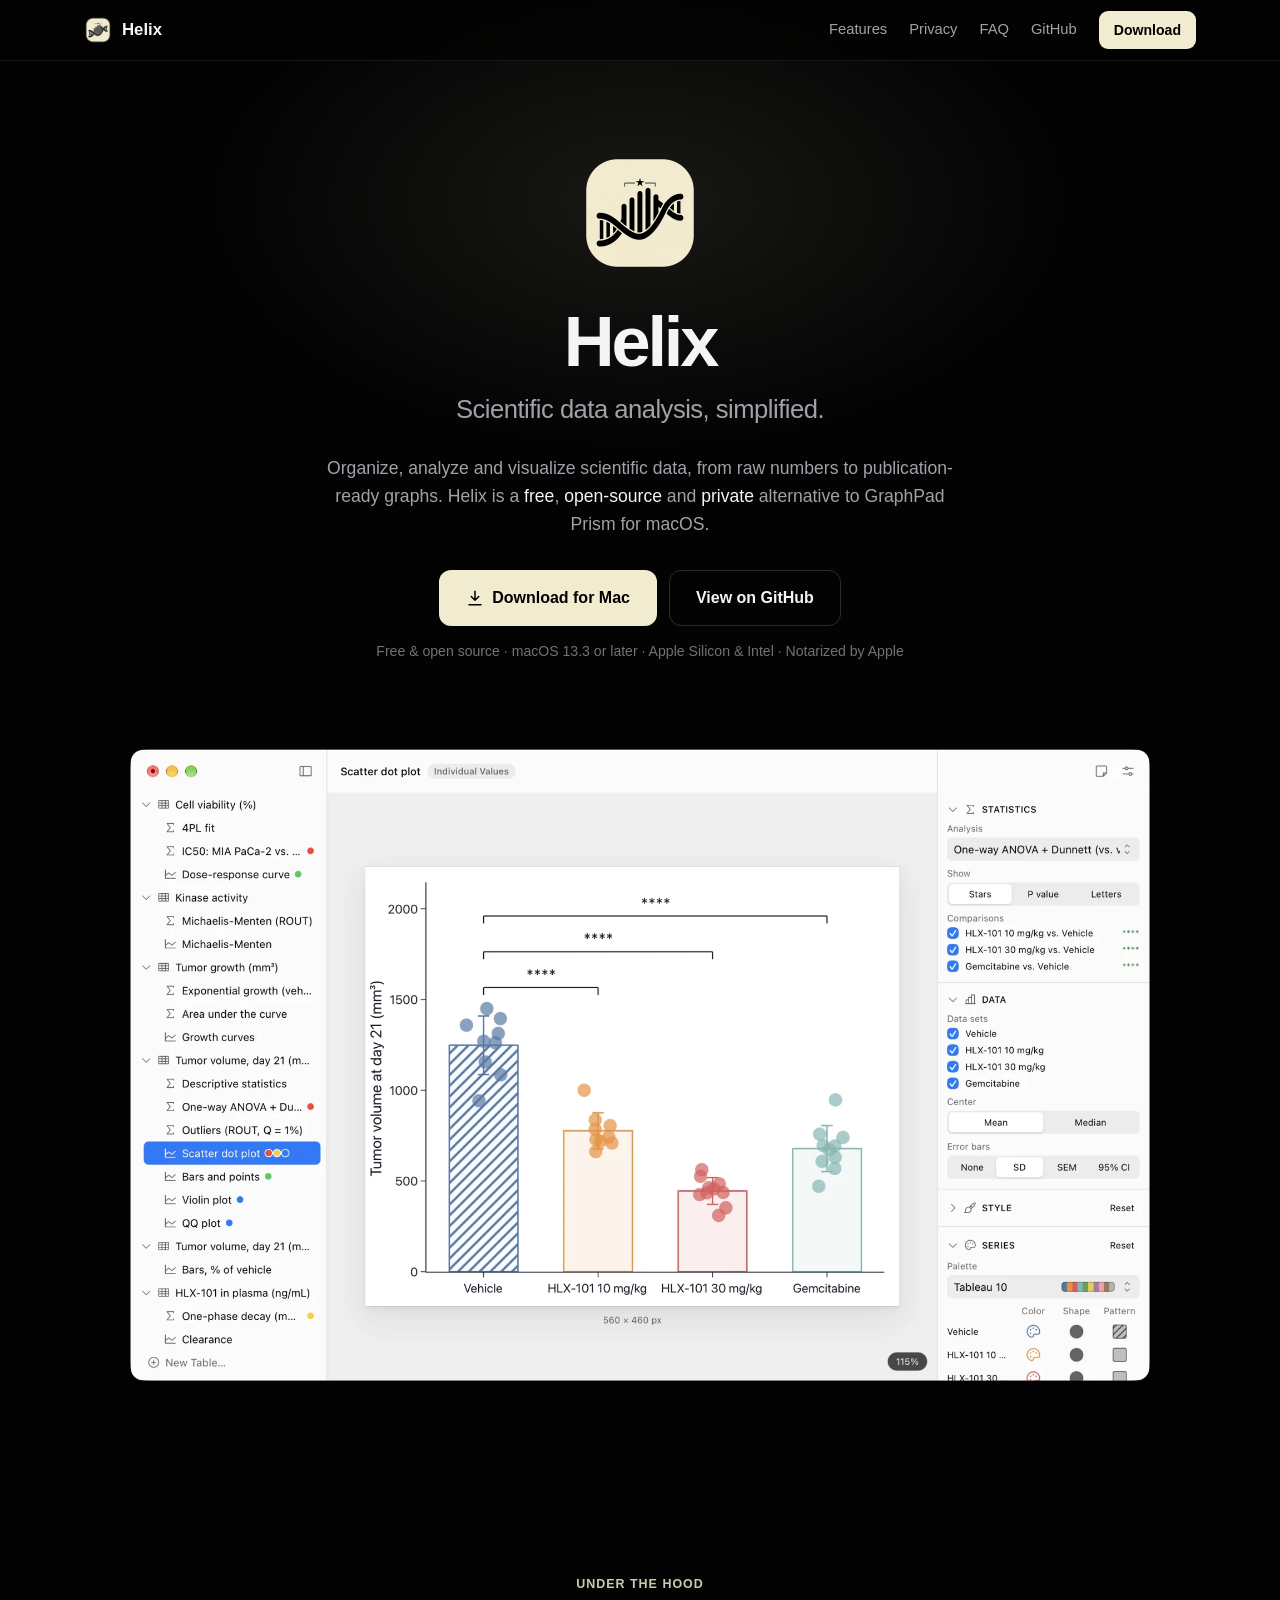
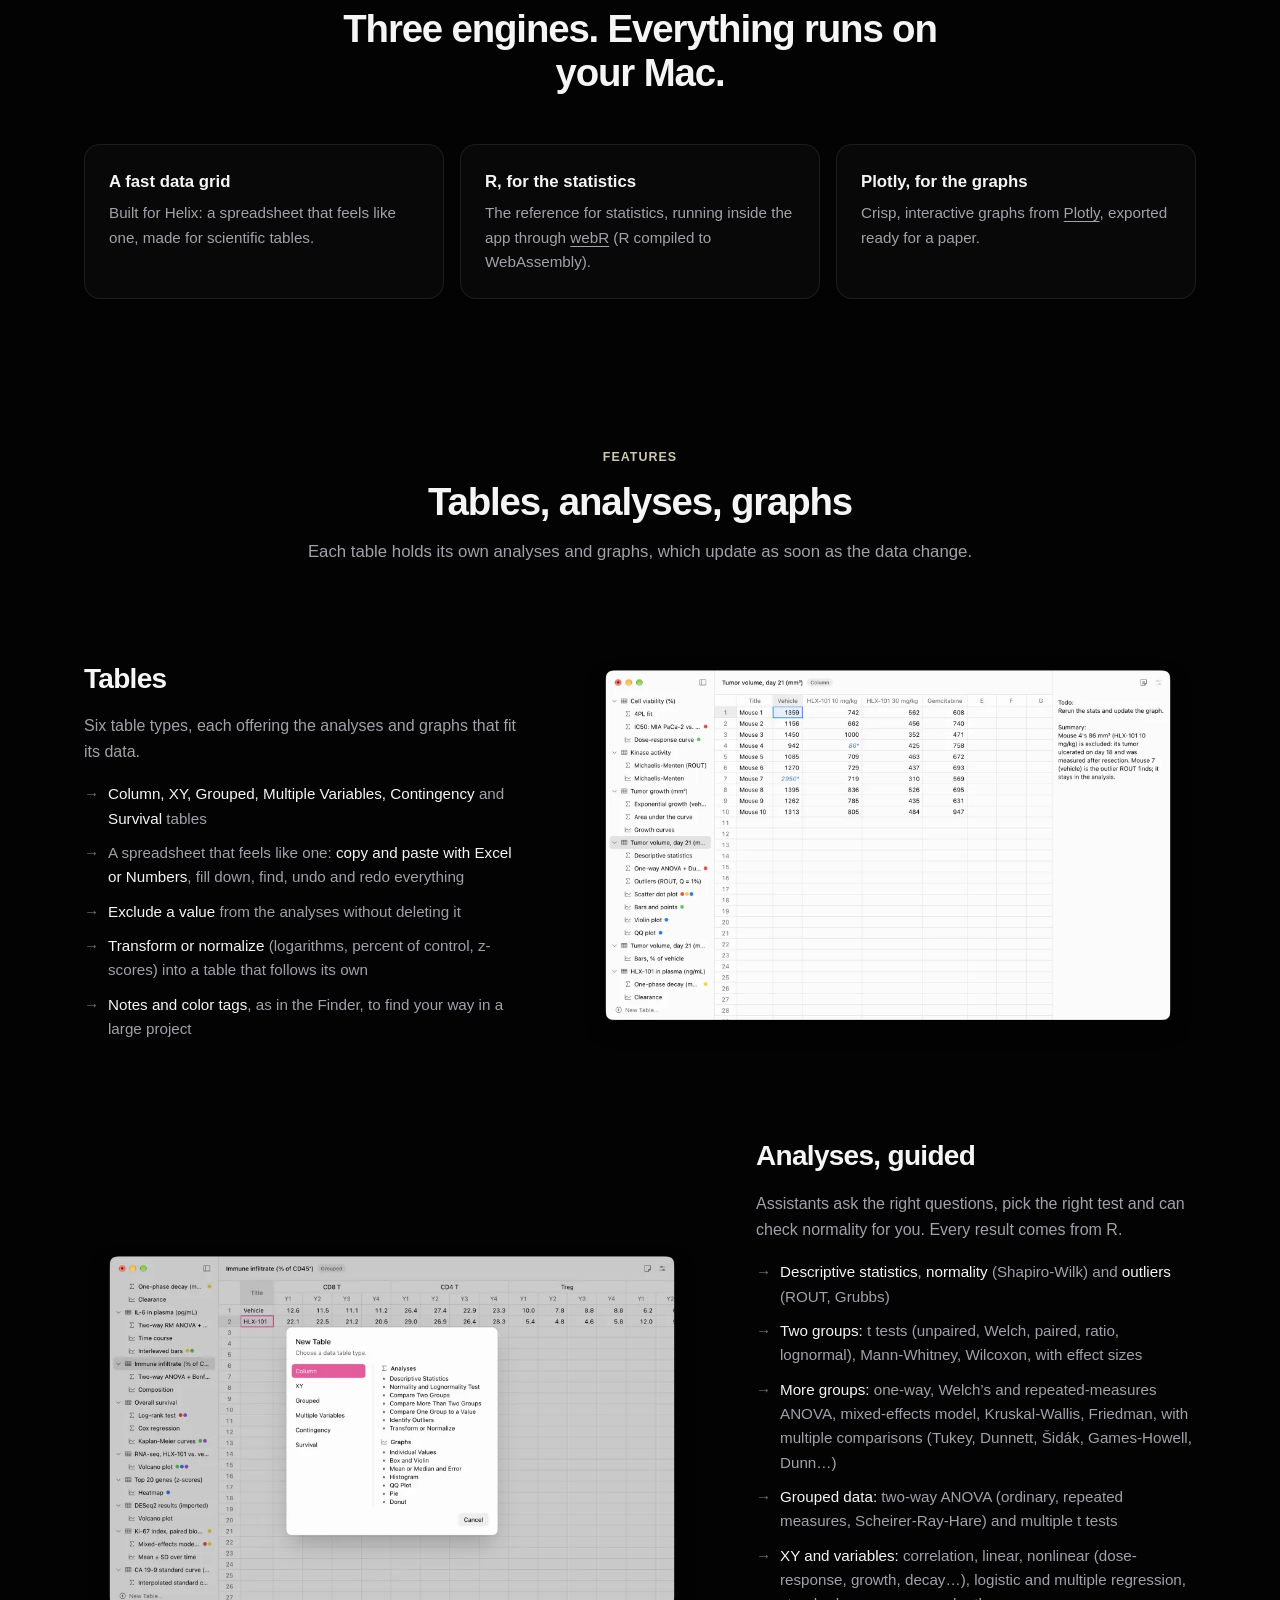
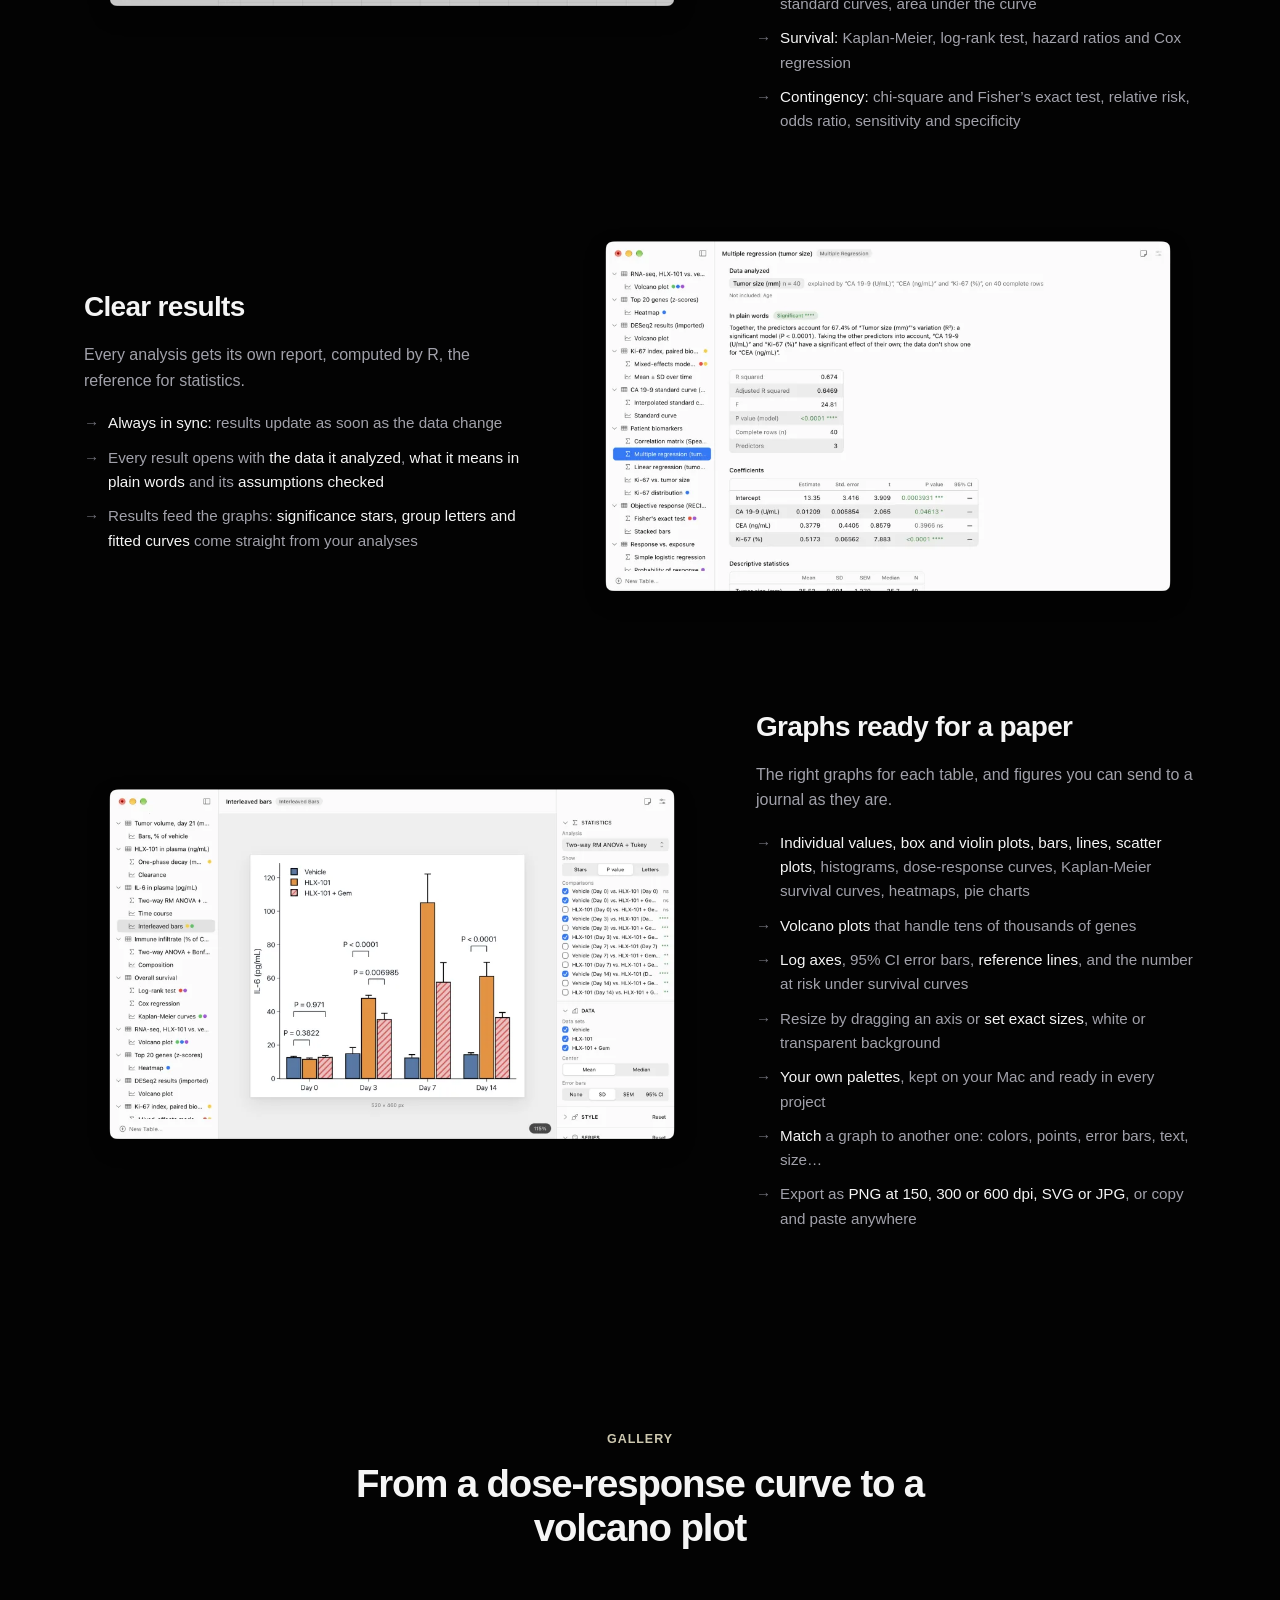
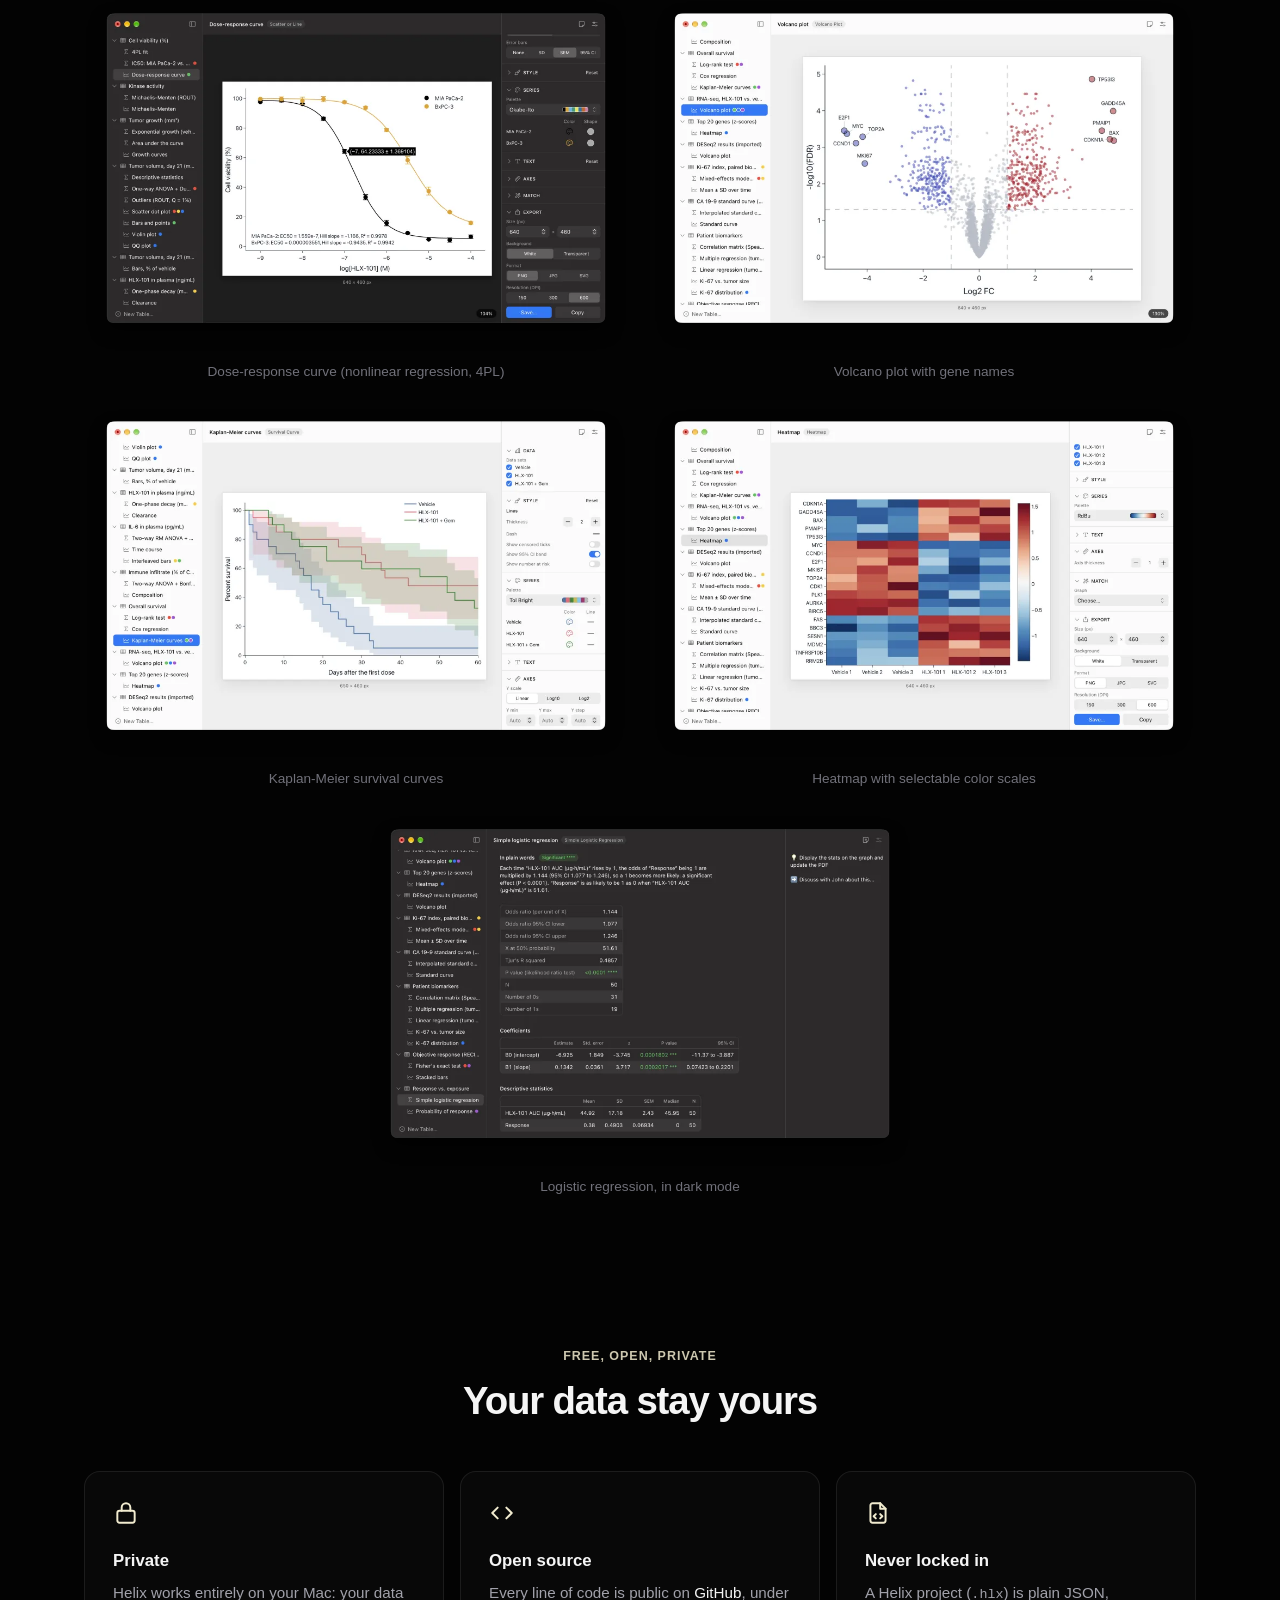
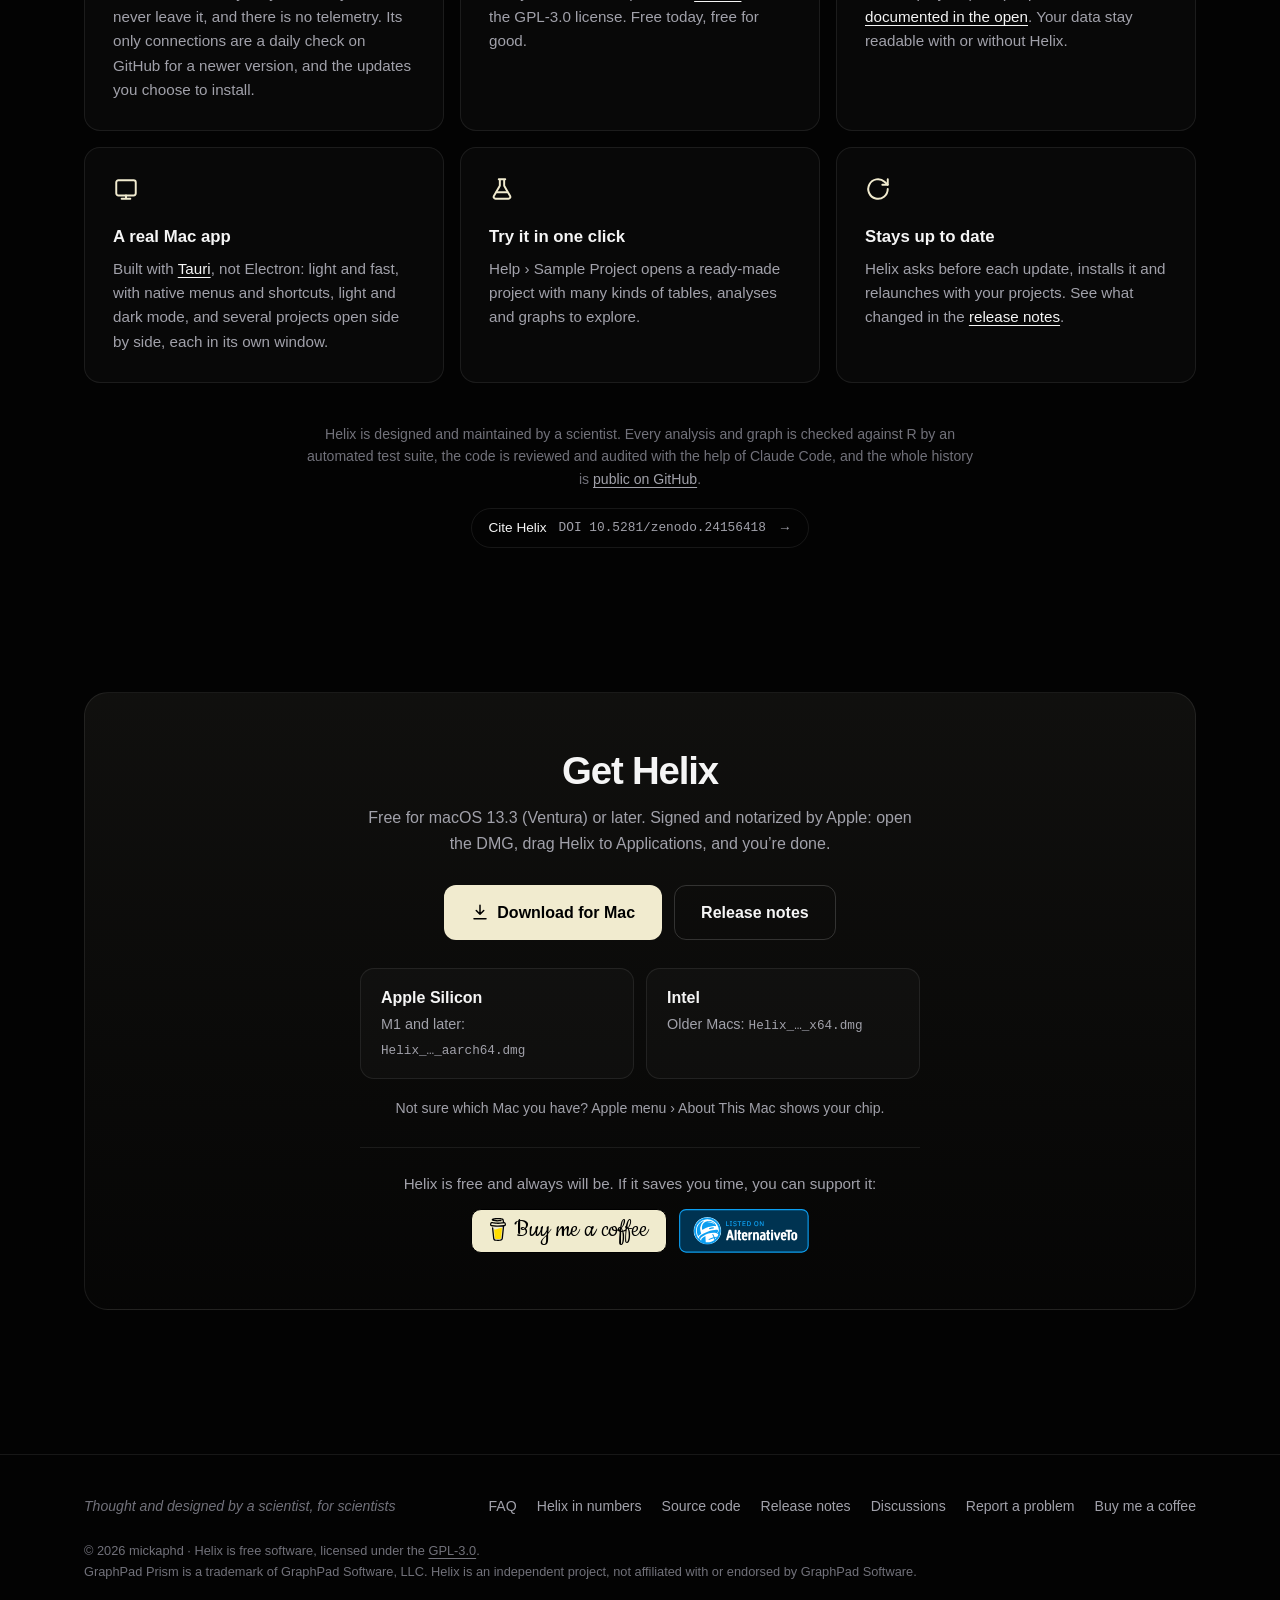
==== commit f7676d42: "Add Helix in numbers page, fix pinch zoom in the screenshot viewer Co-Authored-By: Claude Opus 5.5 <" ====
--- a/index.html
+++ b/index.html
@@ -347,6 +347,7 @@
                 </span>
                 <nav class="footer-links" aria-label="Footer">
                     <a href="/faq/">FAQ</a>
+                    <a href="/numbers/">Helix in numbers</a>
                     <a href="https://github.com/mickaphd/Helix">Source code</a>
                     <a href="https://github.com/mickaphd/Helix/releases">Release notes</a>
                     <a href="https://github.com/mickaphd/Helix/discussions">Discussions</a>
@@ -364,7 +365,7 @@
     <dialog class="lightbox" aria-label="Enlarged screenshot">
         <button class="lb-close" type="button" aria-label="Close">&times;</button>
         <button class="lb-nav lb-prev" type="button" aria-label="Previous screenshot">&#8249;</button>
-        <img alt="">
+        <img src="data:," alt="">
         <button class="lb-nav lb-next" type="button" aria-label="Next screenshot">&#8250;</button>
     </dialog>
 </body>
--- a/assets/site.css
+++ b/assets/site.css
@@ -257,6 +257,31 @@
     .lightbox .lb-count { bottom: 32px; }
 }
 
+/* Helix in numbers */
+
+.stats { display: grid; grid-template-columns: 1fr 1fr; gap: 16px; }
+.stat { background: var(--card); border: 1px solid var(--border); border-radius: var(--radius); padding: 22px 24px 18px; }
+.stat .label { color: var(--text-muted); font-size: 0.9rem; }
+.stat .value { font-size: 2.6rem; font-weight: 600; letter-spacing: -0.02em; line-height: 1.15; margin-top: 4px; font-variant-numeric: tabular-nums; }
+.stat .value small { font-size: 1rem; font-weight: 400; color: var(--text-muted); letter-spacing: 0; }
+.stat .note { color: var(--text-faint); font-size: 0.82rem; margin-bottom: 22px; }
+.chart { position: relative; }
+.chart svg { display: block; width: 100%; height: auto; overflow: visible; }
+.chart .axis { fill: var(--text-faint); font-size: 12px; }
+.chart .gridline { stroke: rgba(255, 255, 255, 0.06); stroke-width: 1; }
+.chart .bar { fill: var(--cream); transition: fill 0.12s; }
+.chart .bar.on { fill: #fff; }
+.chart .hit { fill: transparent; }
+.chart .tip {
+    position: absolute; display: none; pointer-events: none; white-space: nowrap;
+    transform: translate(-50%, -100%); margin-top: -8px; padding: 6px 10px;
+    background: #1b1b1b; border: 1px solid var(--border-strong); border-radius: 8px; font-size: 0.82rem;
+}
+.chart .tip b { font-variant-numeric: tabular-nums; }
+.numbers-error { color: #ff8a80; margin-top: 16px; }
+.numbers-how { color: var(--text-muted); font-size: 0.85rem; margin: 28px 0 72px; padding-left: 18px; }
+.numbers-how li { margin-top: 6px; }
+
 @media (max-width: 900px) {
     .feature, .feature.reverse { grid-template-columns: 1fr; gap: 28px; padding: 28px 0; }
     .feature.reverse .feature-text { order: 0; }
@@ -272,7 +297,7 @@
     .hero-shot { margin-top: 40px; }
     .hero .btn, .download-band .btn { width: 100%; }
     section { padding: 48px 0; }
-    .gallery, .chips { grid-template-columns: 1fr; }
+    .gallery, .chips, .stats { grid-template-columns: 1fr; }
     .gallery figure:last-child:nth-child(odd) { width: auto; justify-self: stretch; }
     .download-band { padding: 40px 20px; }
 }
